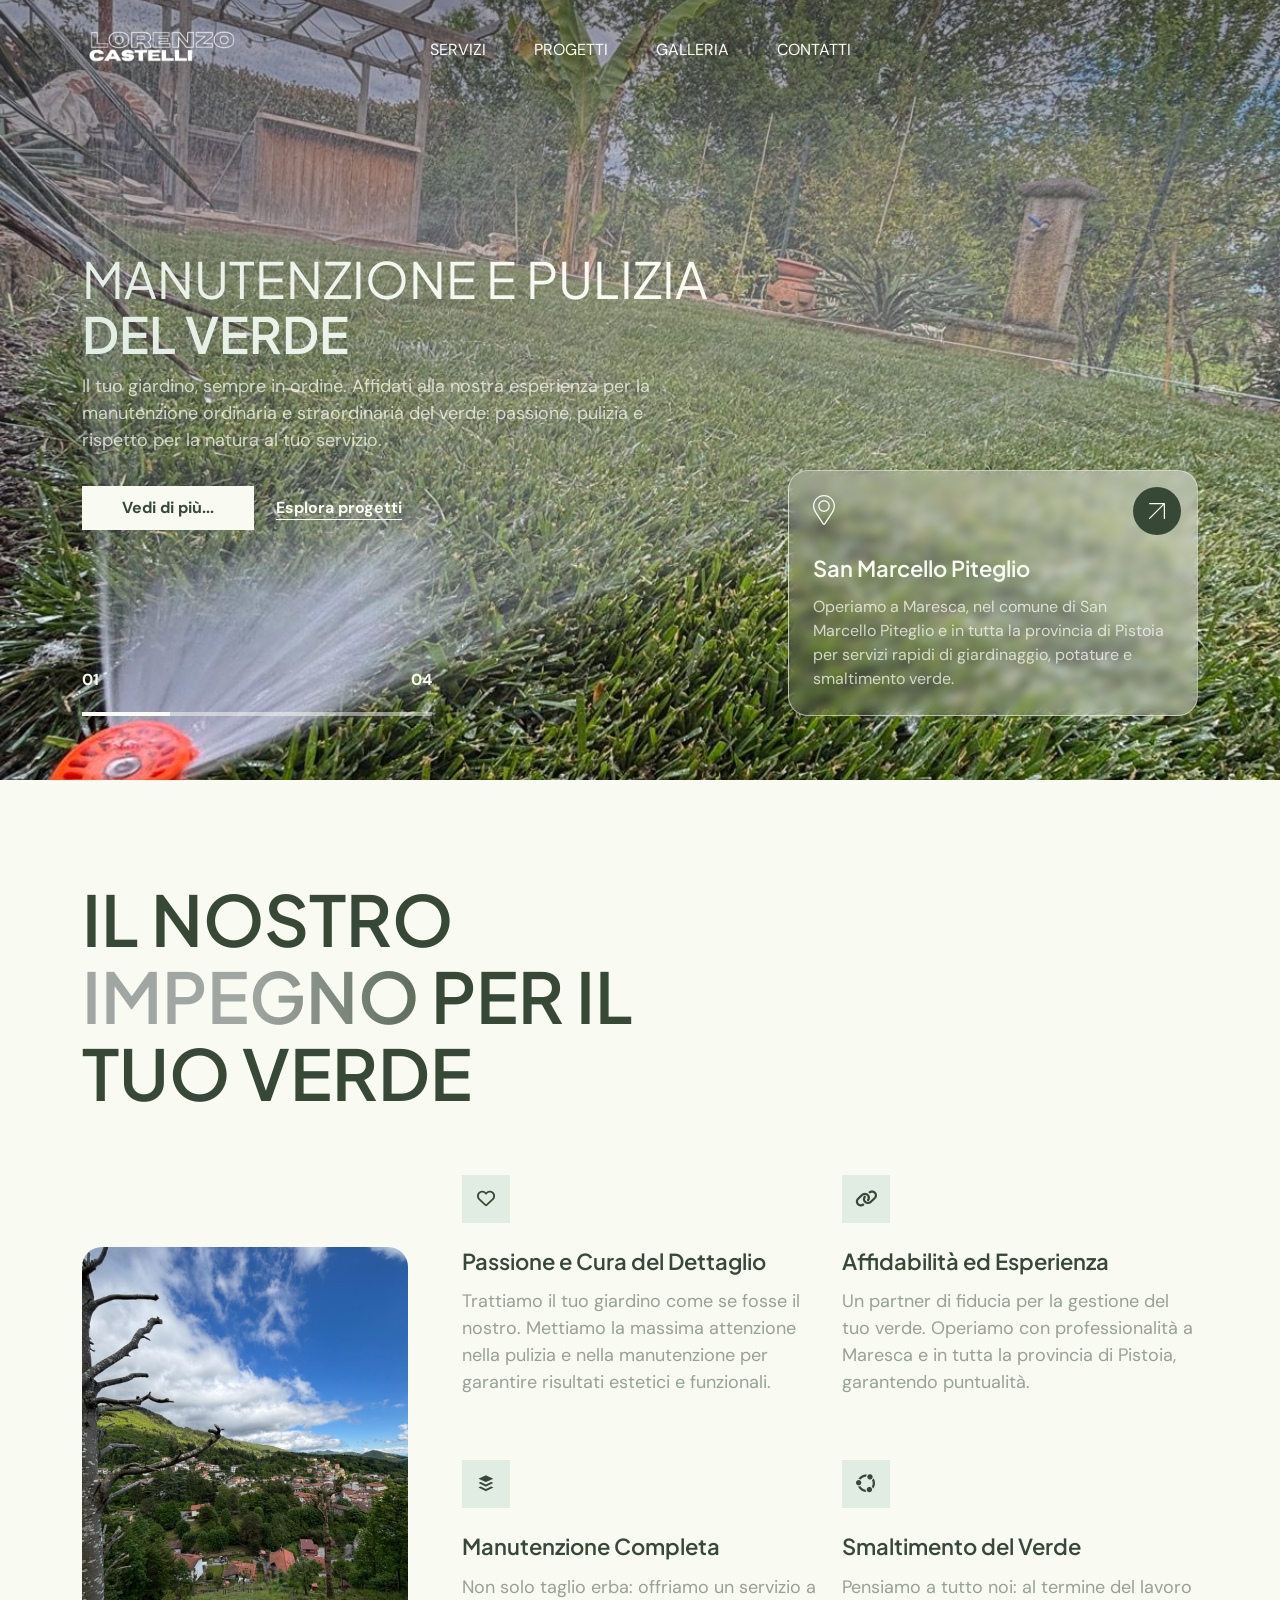
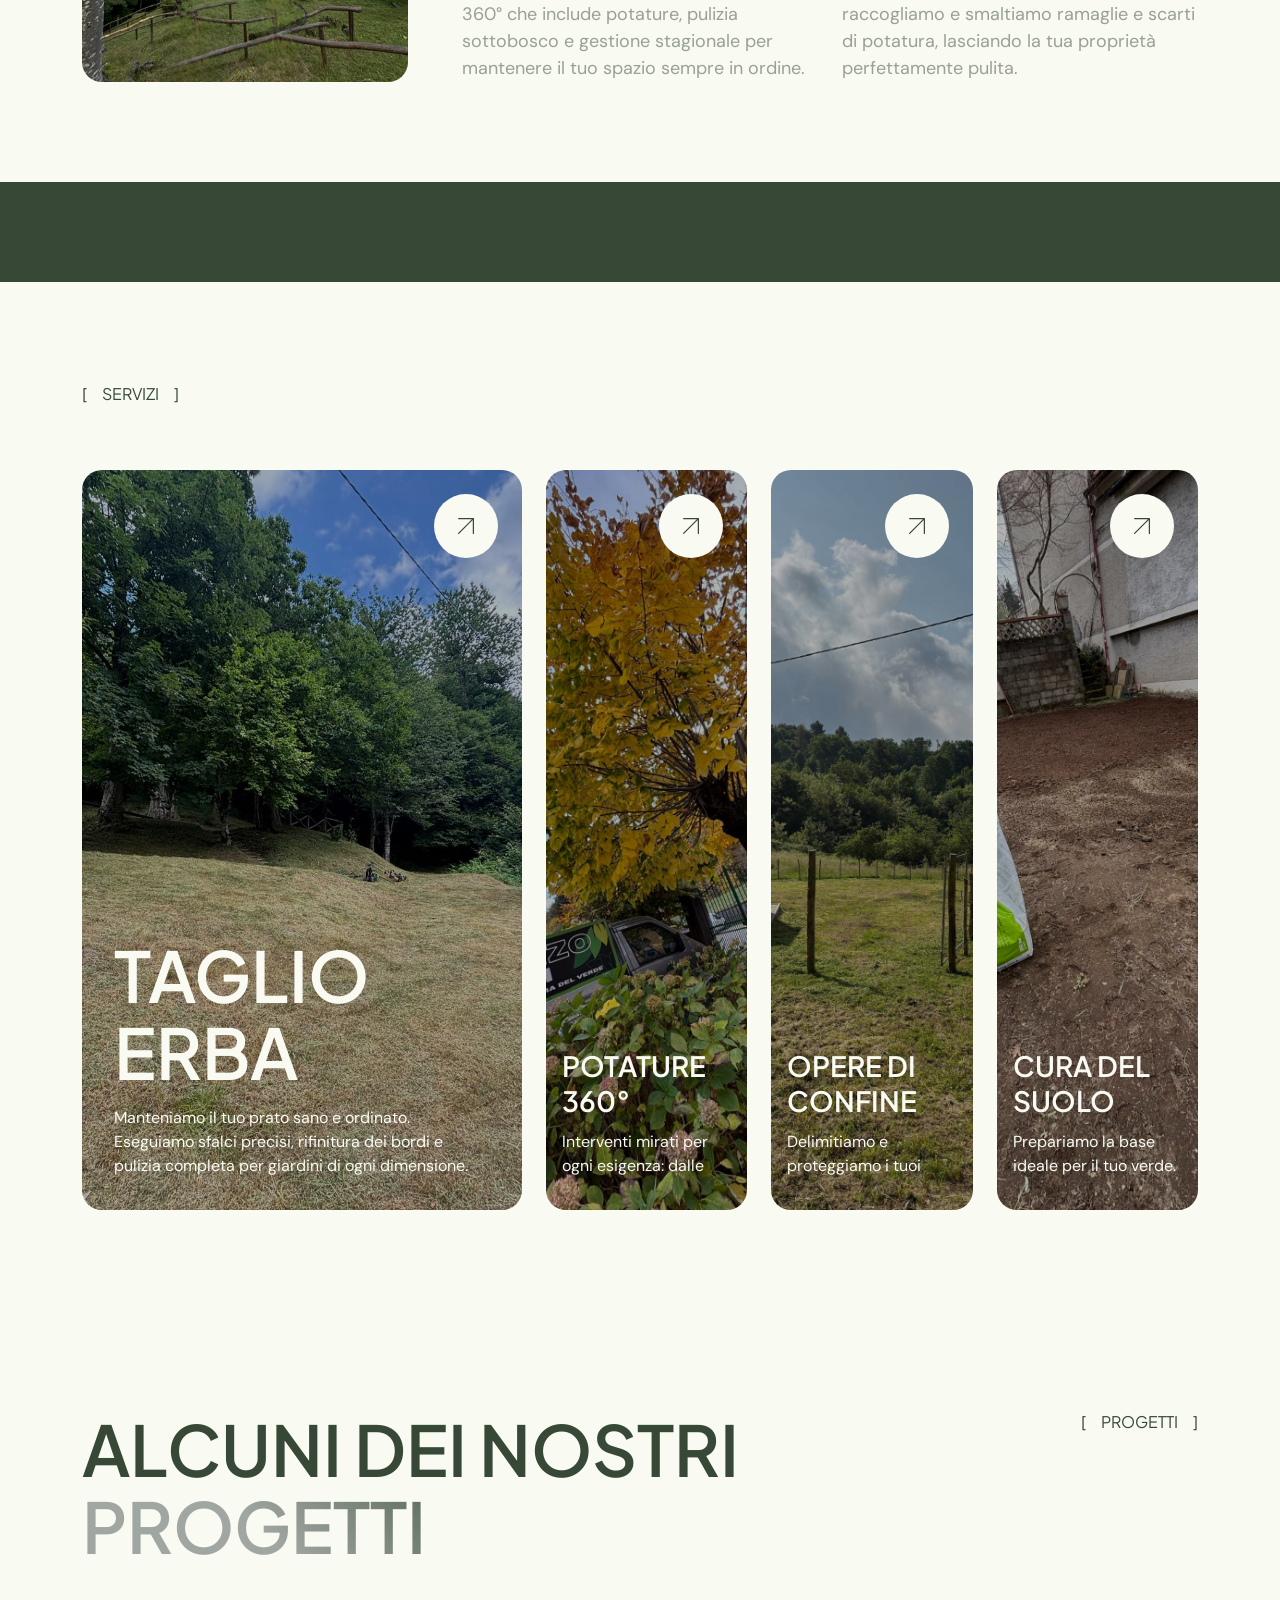
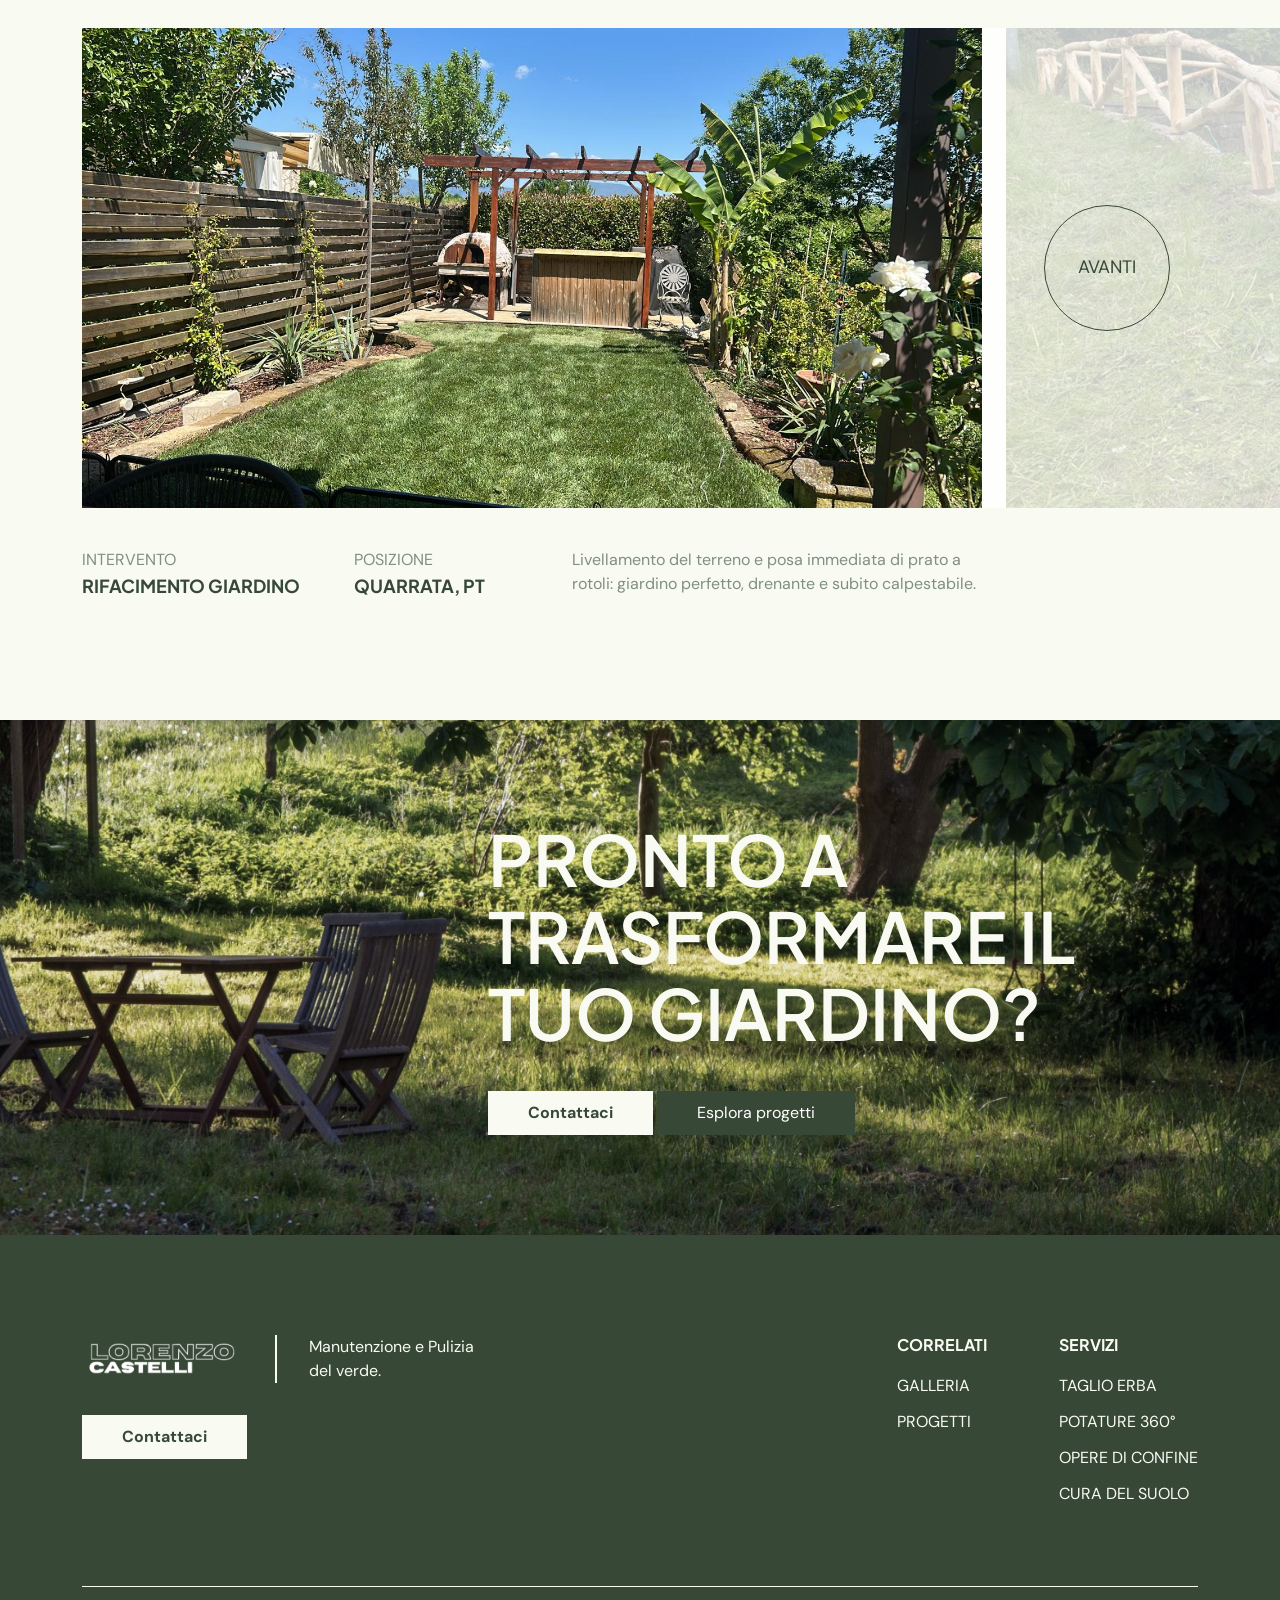
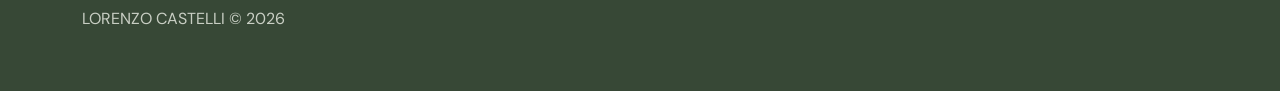
==== index.html @ a54d3204 "Primo commit" ====
<!DOCTYPE html>
<html class="no-js" lang="it">

<head>
  <!-- Meta Tags -->
  <meta charset="utf-8">
  <meta http-equiv="x-ua-compatible" content="ie=edge">
  <meta name="viewport" content="width=device-width, initial-scale=1">
  <meta name="author" content="Laralink">
  <!-- Favicon Icon -->
  <link rel="icon" href="assets/img/favicon.png">
  <!-- Site Title -->
  <title>Lorenzo Castelli - Manutenzione e Pulizia del verde</title>
  <link rel="stylesheet" href="assets/css/bootstrap.min.css">
  <link rel="stylesheet" href="assets/css/fontawesome.min.css">
  <link rel="stylesheet" href="assets/css/slick.min.css">
  <link rel="stylesheet" href="assets/css/animate.css">
  <link rel="stylesheet" href="assets/css/lightgallery.min.css">
  <link rel="stylesheet" href="assets/css/style.css">
</head>

<body>
  <!-- Start Preloader -->
  <div class="cs_preloader">
    <div class="cs_preloader_in">
      <span></span>
      <span></span>
    </div>
    <div class="cs_preloader_text">Loading...</div>
  </div>
  <!-- End Preloader -->
  <!-- Start Header Section -->
  <header class="cs_site_header cs_style_1 cs_sticky_header">
    <div class="cs_main_header">
      <div class="container">
        <div class="cs_main_header_in">
          <div class="cs_main_header_left">
            <a class="cs_site_branding" href="index.html">
              <img src="assets/img/logo.svg" alt="Logo">
            </a>
          </div>
          <div class="cs_main_header_center">
            <div class="cs_nav cs_heading_color">
              <nav class="cs_nav_list_wrap text-uppercase">
                <ul class="cs_nav_list">
                  <li><a href="services.html">SERVIZI</a></li>
                  <li><a href="projects.html">PROGETTI</a></li>
                  <li><a href="gallery.html">GALLERIA</a></li>
                  <li><a href="contact.html">CONTATTI</a></li>
                </ul>
              </nav>
            </div>
          </div>
          <!-- <div class="cs_main_header_right">
            <div class="cs_header_icon_btns">
              
              <button type="button" class="cs_header_icon_btn cs_search_tobble_btn cs_center">
                <svg width="20" height="20" viewBox="0 0 20 20" fill="none" xmlns="http://www.w3.org/2000/svg">
                  <g>
                    <path
                      d="M19.7556 18.5774L14.0682 12.89C15.1699 11.5292 15.8332 9.8 15.8332 7.91669C15.8332 3.55174 12.2815 9.15527e-05 7.91656 9.15527e-05C3.55161 9.15527e-05 0 3.5517 0 7.91666C0 12.2816 3.55165 15.8333 7.9166 15.8333C9.7999 15.8333 11.5291 15.1699 12.8899 14.0683L18.5773 19.7557C18.7398 19.9182 18.9531 19.9999 19.1665 19.9999C19.3798 19.9999 19.5932 19.9182 19.7557 19.7557C20.0815 19.4299 20.0815 18.9032 19.7556 18.5774ZM7.9166 14.1666C4.46996 14.1666 1.66666 11.3633 1.66666 7.91666C1.66666 4.47001 4.46996 1.66672 7.9166 1.66672C11.3632 1.66672 14.1665 4.47001 14.1665 7.91666C14.1665 11.3633 11.3632 14.1666 7.9166 14.1666Z"
                      fill="currentColor" />
                  </g>
                  <defs>
                    <clipPath>
                      <rect width="20" height="20" fill="currentColor" />
                    </clipPath>
                  </defs>
                </svg>
              </button>
            </div>
          </div> -->
        </div>
      </div>
    </div>
  </header>
  <div class="cs_header_form_wrap cs_center">
    <div class="cs_header_form_overlay"></div>
    <form action="#" class="cs_header_form">
      <input type="text" class="cs_header_form_input" placeholder="Search...">
      <button type="button" class="cs_header_form_btn cs_center">
        <svg width="20" height="20" viewBox="0 0 20 20" fill="none" xmlns="http://www.w3.org/2000/svg">
          <g>
            <path
              d="M19.7556 18.5774L14.0682 12.89C15.1699 11.5292 15.8332 9.8 15.8332 7.91669C15.8332 3.55174 12.2815 9.15527e-05 7.91656 9.15527e-05C3.55161 9.15527e-05 0 3.5517 0 7.91666C0 12.2816 3.55165 15.8333 7.9166 15.8333C9.7999 15.8333 11.5291 15.1699 12.8899 14.0683L18.5773 19.7557C18.7398 19.9182 18.9531 19.9999 19.1665 19.9999C19.3798 19.9999 19.5932 19.9182 19.7557 19.7557C20.0815 19.4299 20.0815 18.9032 19.7556 18.5774ZM7.9166 14.1666C4.46996 14.1666 1.66666 11.3633 1.66666 7.91666C1.66666 4.47001 4.46996 1.66672 7.9166 1.66672C11.3632 1.66672 14.1665 4.47001 14.1665 7.91666C14.1665 11.3633 11.3632 14.1666 7.9166 14.1666Z"
              fill="currentColor" />
          </g>
          <defs>
            <clipPath>
              <rect width="20" height="20" fill="currentColor" />
            </clipPath>
          </defs>
        </svg>
      </button>
    </form>
  </div>
  <!-- End Header Section -->
  <!-- Start Hero Section -->
  <section class="cs_hero cs_style_1 cs_heading_bg cs_white_color">
    <div class="container">
      <div class="cs_hero_in">
        <div class="cs_hero_text">
          <h1 class="cs_hero_title logo_cs_fs_80 cs_normal cs_mb_12 cs_white_color cs_gradient_color_1 wow fadeInUp">
            MANUTENZIONE E PULIZIA <br><b>DEL VERDE</b></h1>
          <p class="cs_hero_subtitle cs_fs_20 cs_mb_32 cs_opacity_7_5">Il tuo giardino, sempre in ordine. Affidati alla
            nostra esperienza per la manutenzione ordinaria e straordinaria del verde: passione, pulizia e rispetto per
            la natura al tuo servizio.</p>
          <div class="cs_hero_btns">
            <a href="services.html" class="cs_btn cs_style_1 cs_bold cs_heading_color cs_white_bg wow fadeInLeft">Vedi
              di più...</a>
            <a href="projects.html" class="cs_btn cs_style_2 cs_bold cs_white_color wow fadeInRight">Esplora
              progetti</a>
          </div>
        </div>
        <!-- <div class="cs_hero_funfact_wrap wow fadeInRight">
            <div class="cs_hero_funfact">
              <h3 class="cs_fs_24 cs_bold cs_white_color mb-0">500+</h3>
              <p class="cs_fs_20 cs_white_color cs_opacity_7_5 cs_mb_16">Satisfied Clients</p>
              <div class="cs_circle_group">
                <span></span>
                <span></span>
                <span></span>
              </div>
            </div>
          </div> -->
        <div class="cs_hero_box wow fadeInUp">
          <div class="cs_hero_box_icon cs_mb_29">
            <svg width="22" height="30" viewBox="0 0 22 30" fill="none" xmlns="http://www.w3.org/2000/svg">
              <path
                d="M11 0C4.93447 0 0 4.97132 0 11.0821C0 13.0939 0.895529 15.2575 0.933059 15.3488C1.22229 16.0404 1.793 17.1147 2.20453 17.7445L9.74665 29.2575C10.0553 29.7295 10.5121 30 11 30C11.4879 30 11.9447 29.7295 12.2534 29.2581L19.7961 17.7445C20.2083 17.1147 20.7784 16.0404 21.0676 15.3488C21.1051 15.2581 22 13.0945 22 11.0821C22 4.97132 17.0655 0 11 0ZM19.8744 14.8429C19.6162 15.4628 19.085 16.4622 18.7155 17.0267L11.1728 28.5404C11.0239 28.7679 10.9767 28.7679 10.8279 28.5404L3.28512 17.0267C2.91565 16.4622 2.38441 15.4622 2.12624 14.8422C2.11523 14.8155 1.29412 12.824 1.29412 11.0821C1.29412 5.69035 5.64818 1.30378 11 1.30378C16.3518 1.30378 20.7059 5.69035 20.7059 11.0821C20.7059 12.8266 19.8828 14.8233 19.8744 14.8429Z"
                fill="currentColor" />
              <path
                d="M11.0003 5.21578C7.78893 5.21578 5.17676 7.84811 5.17676 11.0828C5.17676 14.3175 7.78893 16.9498 11.0003 16.9498C14.2116 16.9498 16.8238 14.3175 16.8238 11.0828C16.8238 7.84811 14.2116 5.21578 11.0003 5.21578ZM11.0003 15.646C8.50329 15.646 6.47088 13.5991 6.47088 11.0828C6.47088 8.56649 8.50329 6.51956 11.0003 6.51956C13.4973 6.51956 15.5297 8.56649 15.5297 11.0828C15.5297 13.5991 13.4973 15.646 11.0003 15.646Z"
                fill="currentColor" />
            </svg>
          </div>
          <h3 class="cs_hero_box_title cs_fs_24 cs_mb_12 cs_white_color">San Marcello Piteglio</h3>
          <p class="cs_hero_box_subtitle mb-0 cs_opacity_7_5">Operiamo a Maresca, nel comune di San Marcello Piteglio e
            in tutta la provincia di Pistoia per servizi rapidi di giardinaggio, potature e smaltimento verde.</p> <a
            href="projects.html" class="cs_arrow_btn cs_hero_box_btn cs_center cs_heading_bg cs_white_color">
            <svg width="16" height="16" viewBox="0 0 16 16" fill="none" xmlns="http://www.w3.org/2000/svg">
              <path
                d="M15.3846 0H0.615385C0.275692 0 0 0.275692 0 0.615385C0 0.955077 0.275692 1.23077 0.615385 1.23077H13.8988L0.180308 14.9495C-0.06 15.1898 -0.06 15.5794 0.180308 15.8197C0.300615 15.94 0.457846 16 0.615385 16C0.772923 16 0.930461 15.94 1.05046 15.8197L14.7692 2.10092V15.3846C14.7692 15.7243 15.0449 16 15.3846 16C15.7243 16 16 15.7243 16 15.3846V0.615385C16 0.275692 15.7243 0 15.3846 0Z"
                fill="currentColor" />
            </svg>
          </a>
        </div>
      </div>
    </div>
    <div class="cs_hero_bg">
      <div class="cs_slider cs_style_1">
        <div class="cs_slider_container" data-autoplay="0" data-loop="1" data-speed="800" data-center="0"
          data-variable-width="0" data-slides-per-view="1">
          <div class="cs_slider_wrapper">
            <div class="cs_slide">
              <div class="cs_hero_bg_in cs_bg_filed" data-src="assets/img/hero_bg.jpg"></div>
            </div>
            <div class="cs_slide">
              <div class="cs_hero_bg_in cs_bg_filed" data-src="assets/img/hero_bg_4.jpg"></div>
            </div>
            <div class="cs_slide">
              <div class="cs_hero_bg_in cs_bg_filed" data-src="assets/img/hero_bg_2.jpg"></div>
            </div>
            <div class="cs_slide">
              <div class="cs_hero_bg_in cs_bg_filed" data-src="assets/img/hero_bg_4.jpg"></div>
            </div>
          </div>
        </div>
        <div class="cs_pagination_1_wrap">
          <div class="container">
            <div class="cs_pagination_1_in">
              <div class="cs_slider_number cs_style_1 cs_white_color cs_bold"></div>
              <div class="cs_pagination cs_style_1"></div>
            </div>
          </div>
        </div>
      </div>
    </div>
  </section>
  <!-- End Hero Section -->
  <!-- Start Values Section -->
  <!-- <div class="cs_height_100 cs_height_lg_70"></div> -->
  <!-- <div class="container">
      <div class="cs_values_card cs_style_1">
        <div class="cs_values_card_left">
          <h3 class="cs_brackets_title cs_normal cs_fs_16 mb-0">VALUES</h3>
        </div>
        <div class="cs_values_card_left">
          <ul class="cs_values cs_mp_0 cs_heading_color cs_fs_20">
            <li>
              <span>Landscape Design</span>
              <span class="cs_bold">01</span>
            </li>
            <li>
              <span>Indoor Garden</span>
              <span class="cs_bold">02</span>
            </li>
          </ul>
        </div>
      </div>
    </div> -->
  <!-- End Values Section -->
  <!-- Start Feature Section -->
  <section>
    <div class="cs_height_100 cs_height_lg_70"></div>
    <div class="container">
      <div class="cs_section_heading cs_style_1">
        <h2 class="cs_section_title cs_fs_80 mb-0 wow fadeInDown">IL NOSTRO <span>IMPEGNO</span> PER IL TUO VERDE</h2>
        <!-- <div class="cs_section_right">
            <a href="services.html" class="cs_btn cs_style_1 cs_bold cs_heading_bg cs_white_color w-100 wow fadeInRight">Get Started</a>
          </div> -->
      </div>
      <div class="cs_height_64 cs_height_lg_50"></div>
      <div class="row align-items-end cs_gap_y_50">
        <div class="col-lg-4">
          <div class="cs_img_box cs_style_1 wow fadeInLeft">
            <img src="assets/img/feature_thumb.jpg" alt="">
          </div>
        </div>
        <div class="col-lg-8">
          <div class="row cs_gap_y_64">
            <div class="col-sm-6">
              <div class="cs_iconbox cs_style_1">
                <div class="cs_iconbox_icon cs_center cs_mb_24">
                  <i class="fa-regular fa-heart"></i>
                </div>
                <h3 class="cs_fs_24 cs_mb_12">Passione e Cura del Dettaglio</h3>
                <p class="mb-0 cs_fs_20">Trattiamo il tuo giardino come se fosse il nostro. Mettiamo la massima
                  attenzione nella pulizia e nella manutenzione per garantire risultati estetici e funzionali.</p>
              </div>
            </div>
            <div class="col-sm-6">
              <div class="cs_iconbox cs_style_1">
                <div class="cs_iconbox_icon cs_center cs_mb_24">
                  <i class="fa-solid fa-link"></i>
                </div>
                <h3 class="cs_fs_24 cs_mb_12">Affidabilità ed Esperienza</h3>
                <p class="mb-0 cs_fs_20">Un partner di fiducia per la gestione del tuo verde. Operiamo con
                  professionalità a Maresca e in tutta la provincia di Pistoia, garantendo puntualità.</p>
              </div>
            </div>
            <div class="col-sm-6">
              <div class="cs_iconbox cs_style_1">
                <div class="cs_iconbox_icon cs_center cs_mb_24">
                  <i class="fa-brands fa-buffer"></i>
                </div>
                <h3 class="cs_fs_24 cs_mb_12">Manutenzione Completa</h3>
                <p class="mb-0 cs_fs_20">Non solo taglio erba: offriamo un servizio a 360° che include potature, pulizia
                  sottobosco e gestione stagionale per mantenere il tuo spazio sempre in ordine.</p>
              </div>
            </div>
            <div class="col-sm-6">
              <div class="cs_iconbox cs_style_1">
                <div class="cs_iconbox_icon cs_center cs_mb_24">
                  <i class="fa-brands fa-ubuntu"></i>
                </div>
                <h3 class="cs_fs_24 cs_mb_12">Smaltimento del Verde</h3>
                <p class="mb-0 cs_fs_20">Pensiamo a tutto noi: al termine del lavoro raccogliamo e smaltiamo ramaglie e
                  scarti di potatura, lasciando la tua proprietà perfettamente pulita.</p>
              </div>
            </div>
          </div>
        </div>
      </div>
    </div>
    <div class="cs_height_100 cs_height_lg_70"></div>
  </section>
  <!-- End Feature Section -->
  <!-- Start Working Process -->
  <section class="cs_heading_bg">
    <div class="cs_height_100 cs_height_lg_70"></div>
    <!-- <div class="container">
        <div class="cs_section_heading cs_style_2">
          <h2 class="cs_section_title cs_white_color cs_fs_80 mb-0 wow fadeInUp">SIMPLE STEPS FOR OUR <span>LANDSCAPE</span> WORK</h2>
          <div class="cs_section_right">
            <h3 class="cs_brackets_title cs_normal cs_fs_16 mb-0 cs_white_color">HOW IT WORKS</h3>
          </div>
        </div>
        <div class="cs_height_64 cs_height_lg_50"></div>
        <div class="cs_card_3_wrap">
          <div class="cs_card cs_style_3">
            <div class="cs_card_in">
              <h3 class="cs_fs_24 cs_bold cs_white_color cs_mb_12">01  |  Design consultation</h3>
              <p class="mb-0 cs_white_color cs_opacity_5 cs_fs_20">In the initial step, we sit down with you to have a detailed discussion about your gardening vision and preferences.</p>
            </div>
          </div>
          <div class="cs_card cs_style_3">
            <div class="cs_card_in">
              <h3 class="cs_fs_24 cs_bold cs_white_color cs_mb_12">02  |  Design & planning</h3>
              <p class="mb-0 cs_white_color cs_opacity_5 cs_fs_20">Our team of experts meticulously crafts a custom garden design that aligns with your desires and your space characteristics.</p>
            </div>
          </div>
          <div class="cs_card cs_style_3">
            <div class="cs_card_in">
              <h3 class="cs_fs_24 cs_bold cs_white_color cs_mb_12">03  |  Implement construction</h3>
              <p class="mb-0 cs_white_color cs_opacity_5 cs_fs_20">We present the design to you for review. Once approved, we move forward to implement the plan with construction.</p>
            </div>
          </div>
          <div class="cs_card cs_style_3">
            <div class="cs_card_in">
              <h3 class="cs_fs_24 cs_bold cs_white_color cs_mb_12">04  |  Garden decorating</h3>
              <p class="mb-0 cs_white_color cs_opacity_5 cs_fs_20">With your design finalized, we put on our gardening gloves and work, creating your garden to be as beautiful as envisioned.</p>
            </div>
          </div>
          <div class="cs_section_logo"><img src="assets/img/logo.svg" alt=""></div>
        </div>
      </div> -->
    <!-- <div class="cs_height_100 cs_height_lg_70"></div> -->
  </section>
  <!-- End Working Process -->
  <!-- Start Services Section -->
  <section>
    <div class="cs_height_100 cs_height_lg_70"></div>
    <div class="container">
      <div class="cs_section_heading cs_style_3">
        <h3 class="cs_brackets_title cs_normal cs_fs_16 mb-0 wow fadeInUp">SERVIZI</h3>
        <!-- <div class="cs_section_right">
          <a href="services.html" class="cs_btn cs_style_2 cs_bold cs_heading_color">Vedi altri servizi</a>
        </div> -->
      </div>
      <div class="cs_height_64 cs_height_lg_50"></div>
      <div class="cs_card_1_group">
        <div class="cs_card cs_style_1 cs_hover_active cs_heading_bg cs_bg_filed active wow fadeInLeft"
          data-src="assets/img/service_thumb_1.jpg">
          <div class="cs_card_top">
            <!-- <div class="cs_card_tags">
                <a href="index.html" class="cs_card_tag">Home</a>
                <a href="#" class="cs_card_tag">Garden</a>
                <a href="#" class="cs_card_tag">Landscape Design</a>
                <a href="#" class="cs_card_tag">Expert</a>
              </div> -->
          </div>
          <div class="cs_card_bottom">
            <h2 class="cs_card_title cs_white_color cs_fs_32">TAGLIO ERBA</h2>
            <p class="cs_card_subtitle mb-0 cs_white_color">Manteniamo il tuo prato sano e ordinato. Eseguiamo sfalci
              precisi, rifinitura dei bordi e pulizia completa per giardini di ogni dimensione.</p>
          </div>
          <a class="cs_arrow_btn cs_size_lg cs_center cs_white_bg cs_heading_color">
            <svg width="16" height="16" viewBox="0 0 16 16" fill="none" xmlns="http://www.w3.org/2000/svg">
              <path
                d="M15.3846 0H0.615385C0.275692 0 0 0.275692 0 0.615385C0 0.955077 0.275692 1.23077 0.615385 1.23077H13.8988L0.180308 14.9495C-0.06 15.1898 -0.06 15.5794 0.180308 15.8197C0.300615 15.94 0.457846 16 0.615385 16C0.772923 16 0.930461 15.94 1.05046 15.8197L14.7692 2.10092V15.3846C14.7692 15.7243 15.0449 16 15.3846 16C15.7243 16 16 15.7243 16 15.3846V0.615385C16 0.275692 15.7243 0 15.3846 0Z"
                fill="currentColor"></path>
            </svg>
          </a>
        </div>
        <div class="cs_card cs_style_1 cs_hover_active cs_heading_bg cs_bg_filed"
          data-src="assets/img/service_thumb_2.jpg">
          <div class="cs_card_top">
            <!-- <div class="cs_card_tags">
                <a href="index.html" class="cs_card_tag">Home</a>
                <a href="#" class="cs_card_tag">Garden</a>
                <a href="#" class="cs_card_tag">Landscape Design</a>
                <a href="#" class="cs_card_tag">Expert</a>
              </div> -->
          </div>
          <div class="cs_card_bottom">
            <h2 class="cs_card_title cs_white_color cs_fs_32">POTATURE 360°</h2>
            <p class="cs_card_subtitle mb-0 cs_white_color">Interventi mirati per ogni esigenza: dalle siepi ornamentali
              agli alberi ad alto fusto. Eseguiamo potature di formazione, mantenimento e sicurezza nel rispetto della
              pianta.</p>
          </div>
          <a class="cs_arrow_btn cs_size_lg cs_center cs_white_bg cs_heading_color">
            <svg width="16" height="16" viewBox="0 0 16 16" fill="none" xmlns="http://www.w3.org/2000/svg">
              <path
                d="M15.3846 0H0.615385C0.275692 0 0 0.275692 0 0.615385C0 0.955077 0.275692 1.23077 0.615385 1.23077H13.8988L0.180308 14.9495C-0.06 15.1898 -0.06 15.5794 0.180308 15.8197C0.300615 15.94 0.457846 16 0.615385 16C0.772923 16 0.930461 15.94 1.05046 15.8197L14.7692 2.10092V15.3846C14.7692 15.7243 15.0449 16 15.3846 16C15.7243 16 16 15.7243 16 15.3846V0.615385C16 0.275692 15.7243 0 15.3846 0Z"
                fill="currentColor"></path>
            </svg>
          </a>
        </div>
        <div class="cs_card cs_style_1 cs_hover_active cs_heading_bg cs_bg_filed"
          data-src="assets/img/service_thumb_3.jpg">
          <div class="cs_card_top">
            <!-- <div class="cs_card_tags">
                <a href="index.html" class="cs_card_tag">Home</a>
                <a href="#" class="cs_card_tag">Garden</a>
                <a href="#" class="cs_card_tag">Landscape Design</a>
                <a href="#" class="cs_card_tag">Expert</a>
              </div> -->
          </div>
          <div class="cs_card_bottom">
            <h2 class="cs_card_title cs_white_color cs_fs_32">OPERE DI CONFINE</h2>
            <p class="cs_card_subtitle mb-0 cs_white_color">Delimitiamo e proteggiamo i tuoi spazi. Posa in opera di
              recinzioni metalliche e in legno, staccionate e palizzate per garantire sicurezza, privacy e un’estetica
              curata.</p>
          </div>
          <a class="cs_arrow_btn cs_size_lg cs_center cs_white_bg cs_heading_color">
            <svg width="16" height="16" viewBox="0 0 16 16" fill="none" xmlns="http://www.w3.org/2000/svg">
              <path
                d="M15.3846 0H0.615385C0.275692 0 0 0.275692 0 0.615385C0 0.955077 0.275692 1.23077 0.615385 1.23077H13.8988L0.180308 14.9495C-0.06 15.1898 -0.06 15.5794 0.180308 15.8197C0.300615 15.94 0.457846 16 0.615385 16C0.772923 16 0.930461 15.94 1.05046 15.8197L14.7692 2.10092V15.3846C14.7692 15.7243 15.0449 16 15.3846 16C15.7243 16 16 15.7243 16 15.3846V0.615385C16 0.275692 15.7243 0 15.3846 0Z"
                fill="currentColor"></path>
            </svg>
          </a>
        </div>
        <div class="cs_card cs_style_1 cs_hover_active cs_heading_bg cs_bg_filed wow fadeInRight"
          data-src="assets/img/service_thumb_4.jpg">
          <div class="cs_card_top">
            <!-- <div class="cs_card_tags">
                <a href="index.html" class="cs_card_tag">Home</a>
                <a href="#" class="cs_card_tag">Garden</a>
                <a href="#" class="cs_card_tag">Landscape Design</a>
                <a href="#" class="cs_card_tag">Expert</a>
              </div> -->
          </div>
          <div class="cs_card_bottom">
            <h2 class="cs_card_title cs_white_color cs_fs_32">CURA DEL SUOLO</h2>
            <p class="cs_card_subtitle mb-0 cs_white_color">Prepariamo la base ideale per il tuo verde. Eseguiamo
              fresature, livellamenti e bonifiche per rigenerare il terreno e garantire una crescita rigogliosa di prato
              e piante.</p>
          </div>
          <a  class="cs_arrow_btn cs_size_lg cs_center cs_white_bg cs_heading_color">
            <svg width="16" height="16" viewBox="0 0 16 16" fill="none" xmlns="http://www.w3.org/2000/svg">
              <path
                d="M15.3846 0H0.615385C0.275692 0 0 0.275692 0 0.615385C0 0.955077 0.275692 1.23077 0.615385 1.23077H13.8988L0.180308 14.9495C-0.06 15.1898 -0.06 15.5794 0.180308 15.8197C0.300615 15.94 0.457846 16 0.615385 16C0.772923 16 0.930461 15.94 1.05046 15.8197L14.7692 2.10092V15.3846C14.7692 15.7243 15.0449 16 15.3846 16C15.7243 16 16 15.7243 16 15.3846V0.615385C16 0.275692 15.7243 0 15.3846 0Z"
                fill="currentColor"></path>
            </svg>
          </a>
        </div>
      </div>
    </div>
    <div class="cs_height_100 cs_height_lg_70"></div>
  </section>
  <!-- End Services Section -->
  <!-- Start Testimonial Section -->
  <!-- <section class="cs_gray_bg">
      <div class="cs_height_100 cs_height_lg_70"></div>
      <div class="container">
        <div class="text-center">
          <h3 class="cs_brackets_title cs_normal cs_fs_16 mb-0 wow fadeInDown">TESTIMONIAL</h3>
        </div>
        <div class="cs_height_64 cs_height_lg_50"></div>
        <div class="row">
          <div class="col-lg-10 offset-lg-1">
            <div class="cs_slider cs_style_1">
              <div class="cs_slider_container" data-autoplay="0" data-loop="1" data-speed="800" data-center="0" data-variable-width="0" data-slides-per-view="1">
                <div class="cs_slider_wrapper">
                  <div class="cs_slide">
                    <div class="cs_testimonial cs_style_1 text-center wow fadeInUp">
                      <blockquote class="cs_testimonial_blockquote cs_heading_color cs_fs_32 cs_bold cs_mb_48">LeafLife's dedication to bringing our <span>vision</span> to life was exceptional. They turned our <span>backyard</span> into a haven of tranquility. Their attention to detail and sustainable practices on their design <span>impressed</span> us.</blockquote>
                      <div class="cs_testimonial_meta">
                        <h4 class="cs_testimonial_avatar cs_bold cs_fs_16 cs_mb_2">STEVE EVANS</h4>
                        <p class="cs_testimonial_avatar_designation mb-0">CEO of Malley Company</p>
                      </div>
                    </div>
                  </div>
                  <div class="cs_slide">
                    <div class="cs_testimonial cs_style_1 text-center">
                      <blockquote class="cs_testimonial_blockquote cs_heading_color cs_fs_32 cs_bold cs_mb_48">LeafLife's dedication to bringing our <span>vision</span> to life was exceptional. They turned our <span>backyard</span> into a haven of tranquility. Their attention to detail and sustainable practices on their design <span>impressed</span> us.</blockquote>
                      <div class="cs_testimonial_meta">
                        <h4 class="cs_testimonial_avatar cs_bold cs_fs_16 cs_mb_2">STEVE EVANS</h4>
                        <p class="cs_testimonial_avatar_designation mb-0">CEO of Malley Company</p>
                      </div>
                    </div>
                  </div>
                  <div class="cs_slide">
                    <div class="cs_testimonial cs_style_1 text-center">
                      <blockquote class="cs_testimonial_blockquote cs_heading_color cs_fs_32 cs_bold cs_mb_48">LeafLife's dedication to bringing our <span>vision</span> to life was exceptional. They turned our <span>backyard</span> into a haven of tranquility. Their attention to detail and sustainable practices on their design <span>impressed</span> us.</blockquote>
                      <div class="cs_testimonial_meta">
                        <h4 class="cs_testimonial_avatar cs_bold cs_fs_16 cs_mb_2">STEVE EVANS</h4>
                        <p class="cs_testimonial_avatar_designation mb-0">CEO of Malley Company</p>
                      </div>
                    </div>
                  </div>
                </div>
              </div>
              <div class="cs_slider_arrows cs_style_2">
                <div class="cs_left_arrow cs_heading_color">
                  <svg width="10" height="18" viewBox="0 0 10 18" fill="none" xmlns="http://www.w3.org/2000/svg">
                    <path d="M0.499953 9.00005C0.499953 8.80823 0.573265 8.61623 0.719703 8.4698L8.2197 0.969797C8.51277 0.676734 8.98733 0.676734 9.2802 0.969797C9.57308 1.26286 9.57327 1.73742 9.2802 2.0303L2.31045 9.00005L9.2802 15.9698C9.57327 16.2629 9.57327 16.7374 9.2802 17.0303C8.98714 17.3232 8.51258 17.3234 8.2197 17.0303L0.719703 9.5303C0.573265 9.38386 0.499953 9.19186 0.499953 9.00005Z" fill="currentColor"/>
                  </svg>                                   
                </div>
                <div class="cs_right_arrow cs_heading_color">
                  <svg width="10" height="18" viewBox="0 0 10 18" fill="none" xmlns="http://www.w3.org/2000/svg">
                    <path d="M9.50005 8.99995C9.50005 9.19177 9.42673 9.38377 9.2803 9.5302L1.7803 17.0302C1.48723 17.3233 1.01267 17.3233 0.719797 17.0302C0.426922 16.7371 0.426734 16.2626 0.719797 15.9697L7.68955 8.99995L0.719797 2.0302C0.426734 1.73714 0.426734 1.26258 0.719797 0.969702C1.01286 0.676826 1.48742 0.67664 1.7803 0.969702L9.2803 8.4697C9.42673 8.61614 9.50005 8.80814 9.50005 8.99995Z" fill="currentColor"/>
                  </svg>                    
                </div>
              </div>
            </div>
          </div>
        </div>
      </div>
      <div class="cs_height_100 cs_height_lg_70"></div> 
    </section> -->
  <!-- End Testimonial Section -->
  <!-- Start Works Section -->
  <section>
    <div class="cs_height_100 cs_height_lg_70"></div>
    <div class="container">
      <div class="cs_section_heading cs_style_2 cs_color_1">
        <h2 class="cs_section_title cs_fs_80 mb-0 wow fadeInDown">ALCUNI DEI NOSTRI <span>PROGETTI</span></h2>
        <div class="cs_section_right">
          <h3 class="cs_brackets_title cs_normal cs_fs_16 mb-0">PROGETTI</h3>
        </div>
      </div>
      <div class="cs_height_64 cs_height_lg_50"></div>
      <div class="cs_full_width_slider_section">
        <div class="cs_slider cs_style_1 cs_slider_gap_24">
          <div class="cs_slider_container" data-autoplay="0" data-loop="1" data-speed="800" data-center="0"
            data-variable-width="1" data-slides-per-view="1">
            <div class="cs_slider_wrapper">
              <div class="cs_slide">
                <div class="cs_card cs_style_4">
                  <a href="projects/project1.html" style="display: block; cursor: pointer;">
                    <div class="cs_card_thumb cs_bg_filed cs_mb_40" data-src="assets/img/projects/project1/4.jpeg">
                    </div>
                  </a>  
                  <div class="cs_card_info">
                    <ul class="cs_card_info_list cs_mp_0">
                      <li>
                        <p class="mb-0">INTERVENTO</p>
                        <h3 class="mb-0 cs_fs_20 cs_bold">RIFACIMENTO GIARDINO</h3>
                      </li>
                      <li>
                        <p class="mb-0">POSIZIONE</p>
                        <h3 class="mb-0 cs_fs_20 cs_bold">QUARRATA, PT</h3>
                      </li>
                    </ul>
                    <div class="cs_card_text">Livellamento del terreno e posa immediata di prato a rotoli: giardino
                      perfetto, drenante e subito calpestabile.</div>
                  </div>
                </div>
              </div>

              <div class="cs_slide">
                <div class="cs_card cs_style_4">
                  <a href="projects/project2.html" style="display: block; cursor: pointer;">
                    <div class="cs_card_thumb cs_bg_filed cs_mb_40" data-src="assets/img/projects/project2/4.jpeg">
                    </div>
                  </a>
                  <div class="cs_card_info">
                    <ul class="cs_card_info_list cs_mp_0">
                      <li>
                        <p class="mb-0">INTERVENTO</p>
                        <h3 class="mb-0 cs_fs_20 cs_bold">STACCIONATA SU MISURA</h3>
                      </li>
                      <li>
                        <p class="mb-0">POSIZIONE</p>
                        <h3 class="mb-0 cs_fs_20 cs_bold">PISTOIA, PT</h3>
                      </li>
                    </ul>
                    <div class="cs_card_text">Realizzazione staccionata artigianale in castagno su pendenza: sicurezza,
                      solidità e design rustico perfettamente integrato nel paesaggio.</div>
                  </div>
                </div>
              </div>

              <div class="cs_slide">
                <div class="cs_card cs_style_4">
                  <a href="projects/project3.html" style="display: block; cursor: pointer;">
                    <div class="cs_card_thumb cs_bg_filed cs_mb_40" data-src="assets/img/projects/project3/14.jpeg">
                    </div>
                  </a>  

                  <div class="cs_card_info">
                    <ul class="cs_card_info_list cs_mp_0">
                      <li>
                        <p class="mb-0">INTERVENTO</p>
                        <h3 class="mb-0 cs_fs_20 cs_bold">RIQUALIFICAZIONE DEL VERDE</h3>
                      </li>
                      <li>
                        <p class="mb-0">POSIZIONE</p>
                        <h3 class="mb-0 cs_fs_20 cs_bold">MARESCA, PT</h3>
                      </li>
                    </ul>
                    <div class="cs_card_text">Recupero aree trascurate: potature geometriche, rimozione infestanti e
                      pulizia profonda per ridare ordine e luce.</div>
                  </div>
                </div>
              </div>


              <div class="cs_slide">
                <div class="cs_card cs_style_4">
                  <a href="projects/project4.html" style="display: block; cursor: pointer;">
                    <div class="cs_card_thumb cs_bg_filed cs_mb_40" data-src="assets/img/projects/project4/8.jpeg">
                    </div>
                  </a>  

                  <div class="cs_card_info">
                    <ul class="cs_card_info_list cs_mp_0">
                      <li>
                        <p class="mb-0">INTERVENTO</p>
                        <h3 class="mb-0 cs_fs_20 cs_bold">BONIFICA E RECUPERO TERRENO</h3>
                      </li>
                      <li>
                        <p class="mb-0">POSIZIONE</p>
                        <h3 class="mb-0 cs_fs_20 cs_bold">MARESCA, PT</h3>
                      </li>
                    </ul>
                    <div class="cs_card_text">Bonifica scarpata incolta: rimozione rovi, trinciatura e fresatura del
                      suolo per riportare il terreno a nuova vita.</div>
                  </div>
                </div>
              </div>


            </div>
          </div>
          <div class="cs_slider_arrows cs_style_3 cs_hide_lg">
            <div class="cs_right_arrow cs_heading_color cs_fs_20 cs_center">
              <span class="cs_center">AVANTI</span>
            </div>
          </div>
        </div>
      </div>
    </div>
    <div class="cs_height_100 cs_height_lg_70"></div>
  </section>
  <!-- End Works Section -->
  <!-- Start CTA Section -->
    <section class="cs_cta cs_style_1 cs_type_1 cs_heading_bg cs_bg_filed" data-src="assets/img/cta_bg_2.jpg">
      <div class="cs_height_100 cs_height_lg_70"></div>
      <div class="container">
        <div class="cs_cta_in">
          <h2 class="cs_cta_title cs_fs_80 cs_white_color cs_mb_40">PRONTO A TRASFORMARE IL TUO GIARDINO?</h2>
                     <a href="contact.html" class="cs_btn cs_style_1 cs_bold cs_heading_color cs_white_bg wow fadeInLeft"
                      >Contattaci</a>

                     <a href="projects.html" class="cs_btn cs_style_1  cs_white_bg wow fadeInLeft"
                      style="background-color: #384836; color:#fff">Esplora progetti</a>
        </div>
      </div>
      <div class="cs_height_100 cs_height_lg_70"></div>
    </section>
  <!-- End CTA Section -->
  <!-- Start Footer Section -->
  <footer class="cs_footer cs_style_1 cs_color_1">
    <div class="container">
      <div class="cs_footer_row">
        <div class="cs_footer_col">
          <div class="cs_footer_widget">
            <div class="cs_text_widget">
              <img src="assets/img/logo.svg" alt="">
              <p>Manutenzione e Pulizia <br>
                del verde.</p>
            </div>
          </div>
          <div class="cs_footer_widget">
            <a href="contact.html"
              class="cs_btn cs_style_1 cs_bold cs_heading_color cs_white_bg wow fadeInLeft">Contattaci</a>
          </div>
        </div>
        <div class="cs_footer_col">
          <div class="cs_footer_widget">
            <h4 class="cs_footer_widget_title">CORRELATI</h4>
            <ul class="cs_footer_widget_menu cs_mp_0">
              <!-- <li><a href="about.html">ABOUT US</a></li> -->
              <li><a href="gallery.html">GALLERIA</a></li>
              <li><a href="projects.html">PROGETTI</a></li>
              <!-- <li><a href="blog.html">BLOG</a></li> -->
            </ul>
          </div>
        </div>
        <div class="cs_footer_col">
          <div class="cs_footer_widget">
            <h4 class="cs_footer_widget_title">SERVIZI</h4>
            <ul class="cs_footer_widget_menu cs_mp_0">
              <li><a >TAGLIO ERBA</a></li>
              <li><a >POTATURE 360°</a></li>
              <li><a >OPERE DI CONFINE</a></li>
              <li><a >CURA DEL SUOLO</a></li>
            </ul>
          </div>
        </div>

      </div>
      <div class="cs_bottom_footer">
        <div class="cs_bottom_footer_left">
          <div class="cs_copyright">LORENZO CASTELLI © 2026</div>
        </div>
      </div>
    </div>
  </footer>
  <!-- End Footer Section -->
  <!-- Script -->
  <script src="assets/js/jquery-3.7.1.min.js"></script>
  <script src="assets/js/jquery.slick.min.js"></script>
  <script src="assets/js/wow.min.js"></script>
  <script src="assets/js/isotope.pkg.min.js"></script>
  <script src="assets/js/lightgallery.min.js"></script>
  <script src="assets/js/main.js"></script>
</body>

</html>
---- assets/css/lightgallery.min.css ----
.lg-sub-html,.lg-toolbar{background-color:transparent}@font-face{font-family:lg;src:url(../fonts/lg.eot?n1z373);src:url(../fonts/lg.eot?#iefixn1z373) format("embedded-opentype"),url(../fonts/lg.woff?n1z373) format("woff"),url(../fonts/lg.ttf?n1z373) format("truetype"),url(../fonts/lg.svg?n1z373#lg) format("svg");font-weight:400;font-style:normal}.lg-icon{font-family:lg;speak:none;font-style:normal;font-weight:400;font-variant:normal;text-transform:none;line-height:1;-webkit-font-smoothing:antialiased;-moz-osx-font-smoothing:grayscale}.lg-actions .lg-next,.lg-actions .lg-prev{background-color:transparent;border-radius:2px;color:#111;cursor:pointer;display:block;font-size:22px;margin-top:-10px;padding:8px 10px 9px;position:absolute;top:50%;z-index:1080;border:none;outline:0}.lg-actions .lg-next.disabled,.lg-actions .lg-prev.disabled{pointer-events:none;opacity:.5}.lg-actions .lg-next:hover,.lg-actions .lg-prev:hover{color:rgba(17, 17, 17, 0.7)}.lg-actions .lg-next{right:20px}.lg-actions .lg-next:before{content:"\e095"}.lg-actions .lg-prev{left:20px}.lg-actions .lg-prev:after{content:"\e094"}@-webkit-keyframes lg-right-end{0%,100%{left:0}50%{left:-30px}}@-moz-keyframes lg-right-end{0%,100%{left:0}50%{left:-30px}}@-ms-keyframes lg-right-end{0%,100%{left:0}50%{left:-30px}}@keyframes lg-right-end{0%,100%{left:0}50%{left:-30px}}@-webkit-keyframes lg-left-end{0%,100%{left:0}50%{left:30px}}@-moz-keyframes lg-left-end{0%,100%{left:0}50%{left:30px}}@-ms-keyframes lg-left-end{0%,100%{left:0}50%{left:30px}}@keyframes lg-left-end{0%,100%{left:0}50%{left:30px}}.lg-outer.lg-right-end .lg-object{-webkit-animation:lg-right-end .3s;-o-animation:lg-right-end .3s;animation:lg-right-end .3s;position:relative}.lg-outer.lg-left-end .lg-object{-webkit-animation:lg-left-end .3s;-o-animation:lg-left-end .3s;animation:lg-left-end .3s;position:relative}.lg-toolbar{z-index:1082;left:0;position:absolute;top:0;width:100%}.lg-toolbar .lg-icon{color:#111;cursor:pointer;float:right;font-size:24px;height:47px;line-height:27px;padding:10px 0;text-align:center;width:45px;text-decoration:none!important;outline:0;-webkit-transition:color .2s linear;-o-transition:color .2s linear;transition:color .2s linear}.lg-toolbar .lg-icon:hover{color:rgba(17, 17, 17, 0.7)}.lg-toolbar .lg-close:after{content:"\e070"}.lg-toolbar .lg-download:after{content:"\e0f2"}.lg-sub-html{bottom:0;color:#EEE;font-size:16px;left:0;padding:10px 40px;position:fixed;right:0;text-align:center;z-index:1080}.lg-sub-html h4{margin:0;font-size:13px;font-weight:700}.lg-sub-html p{font-size:12px;margin:5px 0 0}#lg-counter{color:#111;display:inline-block;font-size:14px;font-weight: 500;padding-left:20px;padding-top:12px;vertical-align:middle}.lg-next,.lg-prev,.lg-toolbar{opacity:1;-webkit-transition:-webkit-transform .35s cubic-bezier(0,0,.25,1) 0s,opacity .35s cubic-bezier(0,0,.25,1) 0s,color .2s linear;-moz-transition:-moz-transform .35s cubic-bezier(0,0,.25,1) 0s,opacity .35s cubic-bezier(0,0,.25,1) 0s,color .2s linear;-o-transition:-o-transform .35s cubic-bezier(0,0,.25,1) 0s,opacity .35s cubic-bezier(0,0,.25,1) 0s,color .2s linear;transition:transform .35s cubic-bezier(0,0,.25,1) 0s,opacity .35s cubic-bezier(0,0,.25,1) 0s,color .2s linear}.lg-hide-items .lg-prev{opacity:0;-webkit-transform:translate3d(-10px,0,0);transform:translate3d(-10px,0,0)}.lg-hide-items .lg-next{opacity:0;-webkit-transform:translate3d(10px,0,0);transform:translate3d(10px,0,0)}.lg-hide-items .lg-toolbar{opacity:0;-webkit-transform:translate3d(0,-10px,0);transform:translate3d(0,-10px,0)}body:not(.lg-from-hash) .lg-outer.lg-start-zoom .lg-object{-webkit-transform:scale3d(.5,.5,.5);transform:scale3d(.5,.5,.5);opacity:0;-webkit-transition:-webkit-transform 250ms cubic-bezier(0,0,.25,1) 0s,opacity 250ms cubic-bezier(0,0,.25,1)!important;-moz-transition:-moz-transform 250ms cubic-bezier(0,0,.25,1) 0s,opacity 250ms cubic-bezier(0,0,.25,1)!important;-o-transition:-o-transform 250ms cubic-bezier(0,0,.25,1) 0s,opacity 250ms cubic-bezier(0,0,.25,1)!important;transition:transform 250ms cubic-bezier(0,0,.25,1) 0s,opacity 250ms cubic-bezier(0,0,.25,1)!important;-webkit-transform-origin:50% 50%;-moz-transform-origin:50% 50%;-ms-transform-origin:50% 50%;transform-origin:50% 50%}body:not(.lg-from-hash) .lg-outer.lg-start-zoom .lg-item.lg-complete .lg-object{-webkit-transform:scale3d(1,1,1);transform:scale3d(1,1,1);opacity:1}.lg-outer .lg-thumb-outer{background-color:#0D0A0A;bottom:0;position:absolute;width:100%;z-index:1080;max-height:350px;-webkit-transform:translate3d(0,100%,0);transform:translate3d(0,100%,0);-webkit-transition:-webkit-transform .25s cubic-bezier(0,0,.25,1) 0s;-moz-transition:-moz-transform .25s cubic-bezier(0,0,.25,1) 0s;-o-transition:-o-transform .25s cubic-bezier(0,0,.25,1) 0s;transition:transform .25s cubic-bezier(0,0,.25,1) 0s}.lg-outer .lg-thumb-outer.lg-grab .lg-thumb-item{cursor:-webkit-grab;cursor:-moz-grab;cursor:-o-grab;cursor:-ms-grab;cursor:grab}.lg-outer .lg-thumb-outer.lg-grabbing .lg-thumb-item{cursor:move;cursor:-webkit-grabbing;cursor:-moz-grabbing;cursor:-o-grabbing;cursor:-ms-grabbing;cursor:grabbing}.lg-outer .lg-thumb-outer.lg-dragging .lg-thumb{-webkit-transition-duration:0s!important;transition-duration:0s!important}.lg-outer.lg-thumb-open .lg-thumb-outer{-webkit-transform:translate3d(0,0,0);transform:translate3d(0,0,0)}.lg-outer .lg-thumb{padding:10px 0;height:100%;margin-bottom:-5px}.lg-outer .lg-thumb-item{cursor:pointer;float:left;overflow:hidden;height:100%;border:2px solid #FFF;border-radius:4px;margin-bottom:5px}@media (min-width:1025px){.lg-outer .lg-thumb-item{-webkit-transition:border-color .25s ease;-o-transition:border-color .25s ease;transition:border-color .25s ease}}.lg-outer .lg-thumb-item.active,.lg-outer .lg-thumb-item:hover{border-color:#a90707}.lg-outer .lg-thumb-item img{width:100%;height:100%;object-fit:cover;border-radius: 2px;}.lg-outer.lg-has-thumb .lg-item{padding-bottom:120px}.lg-outer.lg-can-toggle .lg-item{padding-bottom:0}.lg-outer.lg-pull-caption-up .lg-sub-html{-webkit-transition:bottom .25s ease;-o-transition:bottom .25s ease;transition:bottom .25s ease}.lg-outer.lg-pull-caption-up.lg-thumb-open .lg-sub-html{bottom:100px}.lg-outer .lg-toogle-thumb{background-color:#0D0A0A;border-radius:2px 2px 0 0;color:#999;cursor:pointer;font-size:24px;height:39px;line-height:27px;padding:5px 0;position:absolute;right:20px;text-align:center;top:-39px;width:50px}.lg-outer .lg-toogle-thumb:hover,.lg-outer.lg-dropdown-active #lg-share{color:#FFF}.lg-outer .lg-toogle-thumb:after{content:"\e1ff"}.lg-outer .lg-video-cont{display:inline-block;vertical-align:middle;max-width:1140px;max-height:100%;width:100%;padding:0 5px}.lg-outer .lg-video{width:100%;height:0;padding-bottom:56.25%;overflow:hidden;position:relative}.lg-outer .lg-video .lg-object{display:inline-block;position:absolute;top:0;left:0;width:100%!important;height:100%!important}.lg-outer .lg-video .lg-video-play{width:84px;height:59px;position:absolute;left:50%;top:50%;margin-left:-42px;margin-top:-30px;z-index:1080;cursor:pointer}.lg-outer .lg-has-iframe .lg-video{-webkit-overflow-scrolling:touch;overflow:auto}.lg-outer .lg-has-vimeo .lg-video-play{background:url(../img/vimeo-play.png) no-repeat}.lg-outer .lg-has-vimeo:hover .lg-video-play{background:url(../img/vimeo-play.png) 0 -58px no-repeat}.lg-outer .lg-has-html5 .lg-video-play{background:url(../img/video-play.png) no-repeat;height:64px;margin-left:-32px;margin-top:-32px;width:64px;opacity:.8}.lg-outer .lg-has-html5:hover .lg-video-play{opacity:1}.lg-outer .lg-has-youtube .lg-video-play{background:url(../img/youtube-play.png) no-repeat}.lg-outer .lg-has-youtube:hover .lg-video-play{background:url(../img/youtube-play.png) 0 -60px no-repeat}.lg-outer .lg-video-object{width:100%!important;height:100%!important;position:absolute;top:0;left:0}.lg-outer .lg-has-video .lg-video-object{visibility:hidden}.lg-outer .lg-has-video.lg-video-playing .lg-object,.lg-outer .lg-has-video.lg-video-playing .lg-video-play{display:none}.lg-outer .lg-has-video.lg-video-playing .lg-video-object{visibility:visible}.lg-progress-bar{background-color:#333;height:5px;left:0;position:absolute;top:0;width:100%;z-index:1083;opacity:0;-webkit-transition:opacity 80ms ease 0s;-moz-transition:opacity 80ms ease 0s;-o-transition:opacity 80ms ease 0s;transition:opacity 80ms ease 0s}.lg-progress-bar .lg-progress{background-color:#a90707;height:5px;width:0}.lg-progress-bar.lg-start .lg-progress{width:100%}.lg-show-autoplay .lg-progress-bar{opacity:1}.lg-autoplay-button:after{content:"\e01d"}.lg-show-autoplay .lg-autoplay-button:after{content:"\e01a"}.lg-outer.lg-css3.lg-zoom-dragging .lg-item.lg-complete.lg-zoomable .lg-image,.lg-outer.lg-css3.lg-zoom-dragging .lg-item.lg-complete.lg-zoomable .lg-img-wrap{-webkit-transition-duration:0s;transition-duration:0s}.lg-outer.lg-use-transition-for-zoom .lg-item.lg-complete.lg-zoomable .lg-img-wrap{-webkit-transition:-webkit-transform .3s cubic-bezier(0,0,.25,1) 0s;-moz-transition:-moz-transform .3s cubic-bezier(0,0,.25,1) 0s;-o-transition:-o-transform .3s cubic-bezier(0,0,.25,1) 0s;transition:transform .3s cubic-bezier(0,0,.25,1) 0s}.lg-outer.lg-use-left-for-zoom .lg-item.lg-complete.lg-zoomable .lg-img-wrap{-webkit-transition:left .3s cubic-bezier(0,0,.25,1) 0s,top .3s cubic-bezier(0,0,.25,1) 0s;-moz-transition:left .3s cubic-bezier(0,0,.25,1) 0s,top .3s cubic-bezier(0,0,.25,1) 0s;-o-transition:left .3s cubic-bezier(0,0,.25,1) 0s,top .3s cubic-bezier(0,0,.25,1) 0s;transition:left .3s cubic-bezier(0,0,.25,1) 0s,top .3s cubic-bezier(0,0,.25,1) 0s}.lg-outer .lg-item.lg-complete.lg-zoomable .lg-img-wrap{-webkit-transform:translate3d(0,0,0);transform:translate3d(0,0,0);-webkit-backface-visibility:hidden;-moz-backface-visibility:hidden;backface-visibility:hidden}.lg-outer .lg-item.lg-complete.lg-zoomable .lg-image{-webkit-transform:scale3d(1,1,1);transform:scale3d(1,1,1);-webkit-transition:-webkit-transform .3s cubic-bezier(0,0,.25,1) 0s,opacity .15s!important;-moz-transition:-moz-transform .3s cubic-bezier(0,0,.25,1) 0s,opacity .15s!important;-o-transition:-o-transform .3s cubic-bezier(0,0,.25,1) 0s,opacity .15s!important;transition:transform .3s cubic-bezier(0,0,.25,1) 0s,opacity .15s!important;-webkit-transform-origin:0 0;-moz-transform-origin:0 0;-ms-transform-origin:0 0;transform-origin:0 0;-webkit-backface-visibility:hidden;-moz-backface-visibility:hidden;backface-visibility:hidden}#lg-zoom-in:after{content:"\e311"}#lg-actual-size{font-size:20px}#lg-actual-size:after{content:"\e033"}#lg-zoom-out{opacity:.5;pointer-events:none}#lg-zoom-out:after{content:"\e312"}.lg-zoomed #lg-zoom-out{opacity:1;pointer-events:auto}.lg-outer .lg-pager-outer{bottom:60px;left:0;position:absolute;right:0;text-align:center;z-index:1080;height:10px}.lg-outer .lg-pager-outer.lg-pager-hover .lg-pager-cont{overflow:visible}.lg-outer .lg-pager-cont{cursor:pointer;display:inline-block;overflow:hidden;position:relative;vertical-align:top;margin:0 5px}.lg-outer .lg-pager-cont:hover .lg-pager-thumb-cont{opacity:1;-webkit-transform:translate3d(0,0,0);transform:translate3d(0,0,0)}.lg-outer .lg-pager-cont.lg-pager-active .lg-pager{box-shadow:0 0 0 2px #fff inset}.lg-outer .lg-pager-thumb-cont{background-color:#fff;color:#FFF;bottom:100%;height:83px;left:0;margin-bottom:20px;margin-left:-60px;opacity:0;padding:5px;position:absolute;width:120px;border-radius:3px;-webkit-transition:opacity .15s ease 0s,-webkit-transform .15s ease 0s;-moz-transition:opacity .15s ease 0s,-moz-transform .15s ease 0s;-o-transition:opacity .15s ease 0s,-o-transform .15s ease 0s;transition:opacity .15s ease 0s,transform .15s ease 0s;-webkit-transform:translate3d(0,5px,0);transform:translate3d(0,5px,0)}.lg-outer .lg-pager-thumb-cont img{width:100%;height:100%}.lg-outer .lg-pager{background-color:rgba(255,255,255,.5);border-radius:50%;box-shadow:0 0 0 8px rgba(255,255,255,.7) inset;display:block;height:12px;-webkit-transition:box-shadow .3s ease 0s;-o-transition:box-shadow .3s ease 0s;transition:box-shadow .3s ease 0s;width:12px}.lg-outer .lg-pager:focus,.lg-outer .lg-pager:hover{box-shadow:0 0 0 8px #fff inset}.lg-outer .lg-caret{border-left:10px solid transparent;border-right:10px solid transparent;border-top:10px dashed;bottom:-10px;display:inline-block;height:0;left:50%;margin-left:-5px;position:absolute;vertical-align:middle;width:0}.lg-fullscreen:after{content:"\e20c"}.lg-fullscreen-on .lg-fullscreen:after{content:"\e20d"}.lg-outer #lg-dropdown-overlay{background-color:rgba(0,0,0,.25);bottom:0;cursor:default;left:0;position:fixed;right:0;top:0;z-index:1081;opacity:0;visibility:hidden;-webkit-transition:visibility 0s linear .18s,opacity .18s linear 0s;-o-transition:visibility 0s linear .18s,opacity .18s linear 0s;transition:visibility 0s linear .18s,opacity .18s linear 0s}.lg-outer.lg-dropdown-active #lg-dropdown-overlay,.lg-outer.lg-dropdown-active .lg-dropdown{-webkit-transition-delay:0s;transition-delay:0s;-moz-transform:translate3d(0,0,0);-o-transform:translate3d(0,0,0);-ms-transform:translate3d(0,0,0);-webkit-transform:translate3d(0,0,0);transform:translate3d(0,0,0);opacity:1;visibility:visible}.lg-outer .lg-dropdown{background-color:#fff;border-radius:2px;font-size:14px;list-style-type:none;margin:0;padding:10px 0;position:absolute;right:0;text-align:left;top:50px;opacity:0;visibility:hidden;-moz-transform:translate3d(0,5px,0);-o-transform:translate3d(0,5px,0);-ms-transform:translate3d(0,5px,0);-webkit-transform:translate3d(0,5px,0);transform:translate3d(0,5px,0);-webkit-transition:-webkit-transform .18s linear 0s,visibility 0s linear .5s,opacity .18s linear 0s;-moz-transition:-moz-transform .18s linear 0s,visibility 0s linear .5s,opacity .18s linear 0s;-o-transition:-o-transform .18s linear 0s,visibility 0s linear .5s,opacity .18s linear 0s;transition:transform .18s linear 0s,visibility 0s linear .5s,opacity .18s linear 0s}.lg-outer .lg-dropdown:after{content:"";display:block;height:0;width:0;position:absolute;border:8px solid transparent;border-bottom-color:#FFF;right:16px;top:-16px}.lg-outer .lg-dropdown>li:last-child{margin-bottom:0}.lg-outer .lg-dropdown>li:hover .lg-icon,.lg-outer .lg-dropdown>li:hover a{color:#333}.lg-outer .lg-dropdown a{color:#333;display:block;white-space:pre;padding:4px 12px;font-family:"Open Sans","Helvetica Neue",Helvetica,Arial,sans-serif;font-size:12px}.lg-outer .lg-dropdown a:hover{background-color:rgba(0,0,0,.07)}.lg-outer .lg-dropdown .lg-dropdown-text{display:inline-block;line-height:1;margin-top:-3px;vertical-align:middle}.lg-outer .lg-dropdown .lg-icon{color:#333;display:inline-block;float:none;font-size:20px;height:auto;line-height:1;margin-right:8px;padding:0;vertical-align:middle;width:auto}.lg-outer,.lg-outer .lg,.lg-outer .lg-inner{width:100%;height:100%}.lg-outer #lg-share{position:relative}.lg-outer #lg-share:after{content:"\e80d"}.lg-outer #lg-share-facebook .lg-icon{color:#3b5998}.lg-outer #lg-share-facebook .lg-icon:after{content:"\e901"}.lg-outer #lg-share-twitter .lg-icon{color:#00aced}.lg-outer #lg-share-twitter .lg-icon:after{content:"\e904"}.lg-outer #lg-share-googleplus .lg-icon{color:#dd4b39}.lg-outer #lg-share-googleplus .lg-icon:after{content:"\e902"}.lg-outer #lg-share-pinterest .lg-icon{color:#cb2027}.lg-outer #lg-share-pinterest .lg-icon:after{content:"\e903"}.lg-group:after{content:"";display:table;clear:both}.lg-outer{position:fixed;top:0;left:0;z-index:1050;text-align:left;opacity:0;-webkit-transition:opacity .15s ease 0s;-o-transition:opacity .15s ease 0s;transition:opacity .15s ease 0s}.lg-outer *{-webkit-box-sizing:border-box;-moz-box-sizing:border-box;box-sizing:border-box}.lg-outer.lg-visible{opacity:1}.lg-outer.lg-css3 .lg-item.lg-current,.lg-outer.lg-css3 .lg-item.lg-next-slide,.lg-outer.lg-css3 .lg-item.lg-prev-slide{-webkit-transition-duration:inherit!important;transition-duration:inherit!important;-webkit-transition-timing-function:inherit!important;transition-timing-function:inherit!important}.lg-outer.lg-css3.lg-dragging .lg-item.lg-current,.lg-outer.lg-css3.lg-dragging .lg-item.lg-next-slide,.lg-outer.lg-css3.lg-dragging .lg-item.lg-prev-slide{-webkit-transition-duration:0s!important;transition-duration:0s!important;opacity:1}.lg-outer.lg-grab img.lg-object{cursor:-webkit-grab;cursor:-moz-grab;cursor:-o-grab;cursor:-ms-grab;cursor:grab}.lg-outer.lg-grabbing img.lg-object{cursor:move;cursor:-webkit-grabbing;cursor:-moz-grabbing;cursor:-o-grabbing;cursor:-ms-grabbing;cursor:grabbing}.lg-outer .lg{position:relative;overflow:hidden;margin-left:auto;margin-right:auto;max-width:100%;max-height:100%}.lg-outer .lg-inner{position:absolute;left:0;top:0;white-space:nowrap}.lg-outer .lg-item{background:url(../img/loading.gif) center center no-repeat;display:none!important}.lg-outer.lg-css .lg-current,.lg-outer.lg-css3 .lg-current,.lg-outer.lg-css3 .lg-next-slide,.lg-outer.lg-css3 .lg-prev-slide{display:inline-block!important}.lg-outer .lg-img-wrap,.lg-outer .lg-item{display:inline-block;text-align:center;position:absolute;width:100%;height:100%}.lg-outer .lg-img-wrap:before,.lg-outer .lg-item:before{content:"";display:inline-block;height:50%;width:1px;margin-right:-1px}.lg-outer .lg-img-wrap{position:absolute;padding:0 5px;left:0;right:0;top:0;bottom:0}.lg-outer .lg-item.lg-complete{background-image:none}.lg-outer .lg-item.lg-current{z-index:1060}.lg-outer .lg-image{display:inline-block;vertical-align:middle;max-width:100%;max-height:100%;width:auto!important;height:auto!important}.lg-outer.lg-show-after-load .lg-item .lg-object,.lg-outer.lg-show-after-load .lg-item .lg-video-play{opacity:0;-webkit-transition:opacity .15s ease 0s;-o-transition:opacity .15s ease 0s;transition:opacity .15s ease 0s}.lg-outer.lg-show-after-load .lg-item.lg-complete .lg-object,.lg-outer.lg-show-after-load .lg-item.lg-complete .lg-video-play{opacity:1}.lg-outer .lg-empty-html,.lg-outer.lg-hide-download #lg-download{display:none}.lg-backdrop{position:fixed;top:0;left:0;right:0;bottom:0;z-index:1040;background-color:#fff;opacity:0;-webkit-transition:opacity .15s ease 0s;-o-transition:opacity .15s ease 0s;transition:opacity .15s ease 0s}.lg-backdrop.in{opacity:1}.lg-css3.lg-no-trans .lg-current,.lg-css3.lg-no-trans .lg-next-slide,.lg-css3.lg-no-trans .lg-prev-slide{-webkit-transition:none 0s ease 0s!important;-moz-transition:none 0s ease 0s!important;-o-transition:none 0s ease 0s!important;transition:none 0s ease 0s!important}.lg-css3.lg-use-css3 .lg-item,.lg-css3.lg-use-left .lg-item{-webkit-backface-visibility:hidden;-moz-backface-visibility:hidden;backface-visibility:hidden}.lg-css3.lg-fade .lg-item{opacity:0}.lg-css3.lg-fade .lg-item.lg-current{opacity:1}.lg-css3.lg-fade .lg-item.lg-current,.lg-css3.lg-fade .lg-item.lg-next-slide,.lg-css3.lg-fade .lg-item.lg-prev-slide{-webkit-transition:opacity .1s ease 0s;-moz-transition:opacity .1s ease 0s;-o-transition:opacity .1s ease 0s;transition:opacity .1s ease 0s}.lg-css3.lg-slide.lg-use-css3 .lg-item{opacity:0}.lg-css3.lg-slide.lg-use-css3 .lg-item.lg-prev-slide{-webkit-transform:translate3d(-100%,0,0);transform:translate3d(-100%,0,0)}.lg-css3.lg-slide.lg-use-css3 .lg-item.lg-next-slide{-webkit-transform:translate3d(100%,0,0);transform:translate3d(100%,0,0)}.lg-css3.lg-slide.lg-use-css3 .lg-item.lg-current{-webkit-transform:translate3d(0,0,0);transform:translate3d(0,0,0);opacity:1}.lg-css3.lg-slide.lg-use-css3 .lg-item.lg-current,.lg-css3.lg-slide.lg-use-css3 .lg-item.lg-next-slide,.lg-css3.lg-slide.lg-use-css3 .lg-item.lg-prev-slide{-webkit-transition:-webkit-transform 1s cubic-bezier(0,0,.25,1) 0s,opacity .1s ease 0s;-moz-transition:-moz-transform 1s cubic-bezier(0,0,.25,1) 0s,opacity .1s ease 0s;-o-transition:-o-transform 1s cubic-bezier(0,0,.25,1) 0s,opacity .1s ease 0s;transition:transform 1s cubic-bezier(0,0,.25,1) 0s,opacity .1s ease 0s}.lg-css3.lg-slide.lg-use-left .lg-item{opacity:0;position:absolute;left:0}.lg-css3.lg-slide.lg-use-left .lg-item.lg-prev-slide{left:-100%}.lg-css3.lg-slide.lg-use-left .lg-item.lg-next-slide{left:100%}.lg-css3.lg-slide.lg-use-left .lg-item.lg-current{left:0;opacity:1}.lg-css3.lg-slide.lg-use-left .lg-item.lg-current,.lg-css3.lg-slide.lg-use-left .lg-item.lg-next-slide,.lg-css3.lg-slide.lg-use-left .lg-item.lg-prev-slide{-webkit-transition:left 1s cubic-bezier(0,0,.25,1) 0s,opacity .1s ease 0s;-moz-transition:left 1s cubic-bezier(0,0,.25,1) 0s,opacity .1s ease 0s;-o-transition:left 1s cubic-bezier(0,0,.25,1) 0s,opacity .1s ease 0s;transition:left 1s cubic-bezier(0,0,.25,1) 0s,opacity .1s ease 0s}
---- assets/css/style.css ----
/*--------------------------------------------------------------
>> TABLE OF CONTENTS:
----------------------------------------------------------------
1. Typography
2. Preloader
3. Spacing
4. General
5. Slider
6. Video Modal
7. Header
8. Footer
9. Isotope
10. Hero
11. Iconbox
12. CTA
13. Testimonial
14. Team
15. Card
--------------------------------------------------------------*/
/*--------------------------------------------------------------
 ** Google Fonts Integration
----------------------------------------------------------------*/
/** DM_Sans **/
@font-face {
  font-family: "DM Sans";
  src: url("../fonts/DM_Sans/DMSans-VariableFont_opsz,wght.ttf") format("truetype");
  font-style: normal;
}
/** EncodeSansCondensed **/
@font-face {
  font-family: "Plus Jakarta Sans";
  src: url("../fonts/Plus_Jakarta_Sans/PlusJakartaSans-VariableFont_wght.ttf") format("truetype");
  font-style: normal;
}
/*--------------------------------------------------------------
** All Variable
----------------------------------------------------------------*/
:root {
  --white-color: #f9fbf3;
  --heading-color: #374836;
  --body-color: rgb(55 72 54 / 50%);
  --gray-color: #e1ece3;
  --border-color: #d9d9d9;
  --heading-font: "Plus Jakarta Sans", sans-serif;
  --body-font: "DM Sans", sans-serif;
}

/*--------------------------------------------------------------
1. Typography
----------------------------------------------------------------*/
body,
html {
  color: var(--body-color);
  background-color: var(--white-color);
  font-family: var(--body-font);
  font-size: 16px;
  line-height: 1.5em;
  font-weight: 400;
  overflow-x: clip;
}

body {
  -ms-scroll-chaining: none;
      overscroll-behavior: none;
}

h1,
h2,
h3,
h4,
h5,
h6 {
  clear: both;
  color: var(--heading-color);
  padding: 0;
  margin: 0 0 20px 0;
  font-weight: 600;
  line-height: 1.2em;
  font-family: var(--heading-font);
}

.cs_heading_font {
  font-family: var(--heading-font);
}

.cs_secondary_font {
  font-family: var(--body-font);
}

h1 {
  font-size: 56px;
}

h2 {
  font-size: 42px;
}

h3 {
  font-size: 30px;
}

h4 {
  font-size: 24px;
}

h5 {
  font-size: 18px;
}

h6 {
  font-size: 16px;
}

p {
  margin-bottom: 15px;
}

ul {
  margin: 0 0 25px 0;
  padding-left: 20px;
  list-style: square outside none;
}

ol {
  padding-left: 20px;
  margin-bottom: 25px;
}

dfn,
cite,
em,
i {
  font-style: italic;
}

blockquote {
  margin: 0 15px;
  font-style: italic;
  font-size: 20px;
  line-height: 1.6em;
  margin: 0;
}

address {
  margin: 0 0 15px;
}

img {
  border: 0;
  max-width: 100%;
  height: auto;
}

a {
  color: inherit;
  text-decoration: none;
  -webkit-transition: all 0.3s ease;
  transition: all 0.3s ease;
}

button {
  color: inherit;
  -webkit-transition: all 0.3s ease;
  transition: all 0.3s ease;
  cursor: pointer;
}

a:hover {
  text-decoration: none;
  color: var(--heading-color);
}

table {
  width: 100%;
  margin-bottom: 25px;
}
table th {
  font-weight: 600;
  color: var(--body-color);
}
table td,
table th {
  border-top: 1px solid var(--border-color);
  padding: 11px 10px;
}

dl {
  margin-bottom: 25px;
}
dl dt {
  font-weight: 600;
}

b,
strong {
  font-weight: bold;
}

pre {
  color: var(--body-color);
  border: 1px solid var(--border-color);
  font-size: 18px;
  padding: 25px;
  border-radius: 5px;
}

kbd {
  font-size: 100%;
  background-color: var(--body-color);
  border-radius: 5px;
}

input,
textarea {
  color: var(--heading-color);
  -webkit-transition: all 0.4s ease;
  transition: all 0.4s ease;
}

label {
  margin-bottom: 5px;
}

/*--------------------------------------------------------------
  2. Preloader
----------------------------------------------------------------*/
.cs_preloader {
  position: fixed;
  top: 0;
  left: 0;
  right: 0;
  bottom: 0;
  background-color: var(--gray-color);
  z-index: 99999;
}
.cs_preloader::before {
  content: "";
  position: absolute;
  height: 100%;
  width: 100%;
  left: 0;
  top: 0;
  background-color: var(--heading-color);
  opacity: 0.08;
}
.cs_preloader .cs_preloader_shape {
  position: absolute;
  right: 0;
  bottom: 0;
  z-index: 1;
}
@media (max-width: 991px) {
  .cs_preloader .cs_preloader_shape {
    display: none;
  }
}
.cs_preloader .cs_preloader_shape_2 {
  position: absolute;
  left: 0;
  bottom: 0;
  z-index: 1;
}
@media (max-width: 991px) {
  .cs_preloader .cs_preloader_shape_2 {
    display: none;
  }
}

.cs_preloader_in {
  position: absolute;
  left: 50%;
  top: 50%;
  width: 65px;
  height: 65px;
  font-size: 0;
  display: inline-block;
  margin: -32px 0 0 -32px;
  text-indent: -9999em;
  -webkit-transform: translateZ(0);
          transform: translateZ(0);
}

.cs_preloader_in span {
  background-color: var(--heading-color);
  display: inline-block;
  float: none;
  position: absolute;
  top: 0;
  left: 0;
  width: 65px;
  height: 65px;
  opacity: 0.5;
  border-radius: 50%;
  -webkit-animation: ballPulseDouble 2s ease-in-out infinite;
          animation: ballPulseDouble 2s ease-in-out infinite;
}

.cs_preloader_in span:last-child {
  -webkit-animation-delay: -1s;
          animation-delay: -1s;
}

@-webkit-keyframes ballPulseDouble {
  0%, 100% {
    -webkit-transform: scale(0);
            transform: scale(0);
  }
  50% {
    -webkit-transform: scale(1);
            transform: scale(1);
  }
}

@keyframes ballPulseDouble {
  0%, 100% {
    -webkit-transform: scale(0);
            transform: scale(0);
  }
  50% {
    -webkit-transform: scale(1);
            transform: scale(1);
  }
}
.cs_preloader_text {
  position: fixed;
  bottom: 30px;
  left: 50%;
  -webkit-transform: translateX(-50%);
          transform: translateX(-50%);
  font-size: 16px;
  color: var(--heading-color);
  text-transform: uppercase;
  letter-spacing: 1px;
}

/*--------------------------------------------------------------
  3. Spacing
----------------------------------------------------------------*/
.cs_mb_1 {
  margin-bottom: 1px;
}

.cs_mb_2 {
  margin-bottom: 2px;
}

.cs_mb_3 {
  margin-bottom: 3px;
}

.cs_mb_4 {
  margin-bottom: 4px;
}

.cs_mb_5 {
  margin-bottom: 5px;
}

.cs_mb_6 {
  margin-bottom: 6px;
}

.cs_mb_7 {
  margin-bottom: 7px;
}

.cs_mb_8 {
  margin-bottom: 8px;
}

.cs_mb_9 {
  margin-bottom: 9px;
}

.cs_mb_10 {
  margin-bottom: 10px;
}

.cs_mb_11 {
  margin-bottom: 11px;
}

.cs_mb_12 {
  margin-bottom: 12px;
}

.cs_mb_13 {
  margin-bottom: 13px;
}

.cs_mb_14 {
  margin-bottom: 14px;
}

.cs_mb_15 {
  margin-bottom: 15px;
}

.cs_mb_16 {
  margin-bottom: 16px;
}

.cs_mb_17 {
  margin-bottom: 17px;
}

.cs_mb_18 {
  margin-bottom: 18px;
}

.cs_mb_19 {
  margin-bottom: 19px;
}

.cs_mb_20 {
  margin-bottom: 20px;
}

.cs_mb_21 {
  margin-bottom: 21px;
}

.cs_mb_22 {
  margin-bottom: 22px;
}

.cs_mb_23 {
  margin-bottom: 23px;
}

.cs_mb_24 {
  margin-bottom: 24px;
}

.cs_mb_25 {
  margin-bottom: 25px;
}

.cs_mb_26 {
  margin-bottom: 26px;
}

.cs_mb_27 {
  margin-bottom: 27px;
}

.cs_mb_28 {
  margin-bottom: 28px;
}

.cs_mb_29 {
  margin-bottom: 29px;
}

.cs_mb_30 {
  margin-bottom: 30px;
}

.cs_mb_31 {
  margin-bottom: 31px;
}

.cs_mb_32 {
  margin-bottom: 32px;
}

.cs_mb_33 {
  margin-bottom: 33px;
}

.cs_mb_34 {
  margin-bottom: 34px;
}

.cs_mb_35 {
  margin-bottom: 35px;
}

.cs_mb_36 {
  margin-bottom: 36px;
}

.cs_mb_37 {
  margin-bottom: 37px;
}

.cs_mb_38 {
  margin-bottom: 38px;
}

.cs_mb_39 {
  margin-bottom: 39px;
}

.cs_mb_40 {
  margin-bottom: 40px;
}

.cs_mb_41 {
  margin-bottom: 41px;
}

.cs_mb_42 {
  margin-bottom: 42px;
}

.cs_mb_43 {
  margin-bottom: 43px;
}

.cs_mb_44 {
  margin-bottom: 44px;
}

.cs_mb_45 {
  margin-bottom: 45px;
}

.cs_mb_46 {
  margin-bottom: 46px;
}

.cs_mb_47 {
  margin-bottom: 47px;
}

.cs_mb_48 {
  margin-bottom: 48px;
}

.cs_mb_49 {
  margin-bottom: 49px;
}

.cs_mb_50 {
  margin-bottom: 50px;
}

.cs_mb_51 {
  margin-bottom: 51px;
}

.cs_mb_52 {
  margin-bottom: 52px;
}

.cs_mb_53 {
  margin-bottom: 53px;
}

.cs_mb_54 {
  margin-bottom: 54px;
}

.cs_mb_55 {
  margin-bottom: 55px;
}

.cs_mb_56 {
  margin-bottom: 56px;
}

.cs_mb_57 {
  margin-bottom: 57px;
}

.cs_mb_58 {
  margin-bottom: 58px;
}

.cs_mb_59 {
  margin-bottom: 59px;
}

.cs_mb_60 {
  margin-bottom: 60px;
}

@media screen and (min-width: 992px) {
  .cs_height_1 {
    height: 1px;
  }
  .cs_height_2 {
    height: 2px;
  }
  .cs_height_3 {
    height: 3px;
  }
  .cs_height_4 {
    height: 4px;
  }
  .cs_height_5 {
    height: 5px;
  }
  .cs_height_6 {
    height: 6px;
  }
  .cs_height_7 {
    height: 7px;
  }
  .cs_height_8 {
    height: 8px;
  }
  .cs_height_9 {
    height: 9px;
  }
  .cs_height_10 {
    height: 10px;
  }
  .cs_height_11 {
    height: 11px;
  }
  .cs_height_12 {
    height: 12px;
  }
  .cs_height_13 {
    height: 13px;
  }
  .cs_height_14 {
    height: 14px;
  }
  .cs_height_15 {
    height: 15px;
  }
  .cs_height_16 {
    height: 16px;
  }
  .cs_height_17 {
    height: 17px;
  }
  .cs_height_18 {
    height: 18px;
  }
  .cs_height_19 {
    height: 19px;
  }
  .cs_height_20 {
    height: 20px;
  }
  .cs_height_21 {
    height: 21px;
  }
  .cs_height_22 {
    height: 22px;
  }
  .cs_height_23 {
    height: 23px;
  }
  .cs_height_24 {
    height: 24px;
  }
  .cs_height_25 {
    height: 25px;
  }
  .cs_height_26 {
    height: 26px;
  }
  .cs_height_27 {
    height: 27px;
  }
  .cs_height_28 {
    height: 28px;
  }
  .cs_height_29 {
    height: 29px;
  }
  .cs_height_30 {
    height: 30px;
  }
  .cs_height_31 {
    height: 31px;
  }
  .cs_height_32 {
    height: 32px;
  }
  .cs_height_33 {
    height: 33px;
  }
  .cs_height_34 {
    height: 34px;
  }
  .cs_height_35 {
    height: 35px;
  }
  .cs_height_36 {
    height: 36px;
  }
  .cs_height_37 {
    height: 37px;
  }
  .cs_height_38 {
    height: 38px;
  }
  .cs_height_39 {
    height: 39px;
  }
  .cs_height_40 {
    height: 40px;
  }
  .cs_height_41 {
    height: 41px;
  }
  .cs_height_42 {
    height: 42px;
  }
  .cs_height_43 {
    height: 43px;
  }
  .cs_height_44 {
    height: 44px;
  }
  .cs_height_45 {
    height: 45px;
  }
  .cs_height_46 {
    height: 46px;
  }
  .cs_height_47 {
    height: 47px;
  }
  .cs_height_48 {
    height: 48px;
  }
  .cs_height_49 {
    height: 49px;
  }
  .cs_height_50 {
    height: 50px;
  }
  .cs_height_51 {
    height: 51px;
  }
  .cs_height_52 {
    height: 52px;
  }
  .cs_height_53 {
    height: 53px;
  }
  .cs_height_54 {
    height: 54px;
  }
  .cs_height_55 {
    height: 55px;
  }
  .cs_height_56 {
    height: 56px;
  }
  .cs_height_57 {
    height: 57px;
  }
  .cs_height_58 {
    height: 58px;
  }
  .cs_height_59 {
    height: 59px;
  }
  .cs_height_60 {
    height: 60px;
  }
  .cs_height_61 {
    height: 61px;
  }
  .cs_height_62 {
    height: 62px;
  }
  .cs_height_63 {
    height: 63px;
  }
  .cs_height_64 {
    height: 64px;
  }
  .cs_height_65 {
    height: 65px;
  }
  .cs_height_66 {
    height: 66px;
  }
  .cs_height_67 {
    height: 67px;
  }
  .cs_height_68 {
    height: 68px;
  }
  .cs_height_69 {
    height: 69px;
  }
  .cs_height_70 {
    height: 70px;
  }
  .cs_height_71 {
    height: 71px;
  }
  .cs_height_72 {
    height: 72px;
  }
  .cs_height_73 {
    height: 73px;
  }
  .cs_height_74 {
    height: 74px;
  }
  .cs_height_75 {
    height: 75px;
  }
  .cs_height_76 {
    height: 76px;
  }
  .cs_height_77 {
    height: 77px;
  }
  .cs_height_78 {
    height: 78px;
  }
  .cs_height_79 {
    height: 79px;
  }
  .cs_height_80 {
    height: 80px;
  }
  .cs_height_81 {
    height: 81px;
  }
  .cs_height_82 {
    height: 82px;
  }
  .cs_height_83 {
    height: 83px;
  }
  .cs_height_84 {
    height: 84px;
  }
  .cs_height_85 {
    height: 85px;
  }
  .cs_height_86 {
    height: 86px;
  }
  .cs_height_87 {
    height: 87px;
  }
  .cs_height_88 {
    height: 88px;
  }
  .cs_height_89 {
    height: 89px;
  }
  .cs_height_90 {
    height: 90px;
  }
  .cs_height_91 {
    height: 91px;
  }
  .cs_height_92 {
    height: 92px;
  }
  .cs_height_93 {
    height: 93px;
  }
  .cs_height_94 {
    height: 94px;
  }
  .cs_height_95 {
    height: 95px;
  }
  .cs_height_96 {
    height: 96px;
  }
  .cs_height_97 {
    height: 97px;
  }
  .cs_height_98 {
    height: 98px;
  }
  .cs_height_99 {
    height: 99px;
  }
  .cs_height_100 {
    height: 100px;
  }
  .cs_height_101 {
    height: 101px;
  }
  .cs_height_102 {
    height: 102px;
  }
  .cs_height_103 {
    height: 103px;
  }
  .cs_height_104 {
    height: 104px;
  }
  .cs_height_105 {
    height: 105px;
  }
  .cs_height_106 {
    height: 106px;
  }
  .cs_height_107 {
    height: 107px;
  }
  .cs_height_108 {
    height: 108px;
  }
  .cs_height_109 {
    height: 109px;
  }
  .cs_height_110 {
    height: 110px;
  }
  .cs_height_111 {
    height: 111px;
  }
  .cs_height_112 {
    height: 112px;
  }
  .cs_height_113 {
    height: 113px;
  }
  .cs_height_114 {
    height: 114px;
  }
  .cs_height_115 {
    height: 115px;
  }
  .cs_height_116 {
    height: 116px;
  }
  .cs_height_117 {
    height: 117px;
  }
  .cs_height_118 {
    height: 118px;
  }
  .cs_height_119 {
    height: 119px;
  }
  .cs_height_120 {
    height: 120px;
  }
  .cs_height_121 {
    height: 121px;
  }
  .cs_height_122 {
    height: 122px;
  }
  .cs_height_123 {
    height: 123px;
  }
  .cs_height_124 {
    height: 124px;
  }
  .cs_height_125 {
    height: 125px;
  }
  .cs_height_126 {
    height: 126px;
  }
  .cs_height_127 {
    height: 127px;
  }
  .cs_height_128 {
    height: 128px;
  }
  .cs_height_129 {
    height: 129px;
  }
  .cs_height_130 {
    height: 130px;
  }
  .cs_height_131 {
    height: 131px;
  }
  .cs_height_132 {
    height: 132px;
  }
  .cs_height_133 {
    height: 133px;
  }
  .cs_height_134 {
    height: 134px;
  }
  .cs_height_135 {
    height: 135px;
  }
  .cs_height_136 {
    height: 136px;
  }
  .cs_height_137 {
    height: 137px;
  }
  .cs_height_138 {
    height: 138px;
  }
  .cs_height_139 {
    height: 139px;
  }
  .cs_height_140 {
    height: 140px;
  }
  .cs_height_141 {
    height: 141px;
  }
  .cs_height_142 {
    height: 142px;
  }
  .cs_height_143 {
    height: 143px;
  }
  .cs_height_144 {
    height: 144px;
  }
  .cs_height_145 {
    height: 145px;
  }
  .cs_height_146 {
    height: 146px;
  }
  .cs_height_147 {
    height: 147px;
  }
  .cs_height_148 {
    height: 148px;
  }
  .cs_height_149 {
    height: 149px;
  }
  .cs_height_150 {
    height: 150px;
  }
}
@media screen and (max-width: 991px) {
  .cs_mb_lg_1 {
    margin-bottom: 1px;
  }
  .cs_mb_lg_2 {
    margin-bottom: 2px;
  }
  .cs_mb_lg_3 {
    margin-bottom: 3px;
  }
  .cs_mb_lg_4 {
    margin-bottom: 4px;
  }
  .cs_mb_lg_5 {
    margin-bottom: 5px;
  }
  .cs_mb_lg_6 {
    margin-bottom: 6px;
  }
  .cs_mb_lg_7 {
    margin-bottom: 7px;
  }
  .cs_mb_lg_8 {
    margin-bottom: 8px;
  }
  .cs_mb_lg_9 {
    margin-bottom: 9px;
  }
  .cs_mb_lg_10 {
    margin-bottom: 10px;
  }
  .cs_mb_lg_11 {
    margin-bottom: 11px;
  }
  .cs_mb_lg_12 {
    margin-bottom: 12px;
  }
  .cs_mb_lg_13 {
    margin-bottom: 13px;
  }
  .cs_mb_lg_14 {
    margin-bottom: 14px;
  }
  .cs_mb_lg_15 {
    margin-bottom: 15px;
  }
  .cs_mb_lg_16 {
    margin-bottom: 16px;
  }
  .cs_mb_lg_17 {
    margin-bottom: 17px;
  }
  .cs_mb_lg_18 {
    margin-bottom: 18px;
  }
  .cs_mb_lg_19 {
    margin-bottom: 19px;
  }
  .cs_mb_lg_20 {
    margin-bottom: 20px;
  }
  .cs_mb_lg_21 {
    margin-bottom: 21px;
  }
  .cs_mb_lg_22 {
    margin-bottom: 22px;
  }
  .cs_mb_lg_23 {
    margin-bottom: 23px;
  }
  .cs_mb_lg_24 {
    margin-bottom: 24px;
  }
  .cs_mb_lg_25 {
    margin-bottom: 25px;
  }
  .cs_mb_lg_26 {
    margin-bottom: 26px;
  }
  .cs_mb_lg_27 {
    margin-bottom: 27px;
  }
  .cs_mb_lg_28 {
    margin-bottom: 28px;
  }
  .cs_mb_lg_29 {
    margin-bottom: 29px;
  }
  .cs_mb_lg_30 {
    margin-bottom: 30px;
  }
  .cs_mb_lg_31 {
    margin-bottom: 31px;
  }
  .cs_mb_lg_32 {
    margin-bottom: 32px;
  }
  .cs_mb_lg_33 {
    margin-bottom: 33px;
  }
  .cs_mb_lg_34 {
    margin-bottom: 34px;
  }
  .cs_mb_lg_35 {
    margin-bottom: 35px;
  }
  .cs_mb_lg_36 {
    margin-bottom: 36px;
  }
  .cs_mb_lg_37 {
    margin-bottom: 37px;
  }
  .cs_mb_lg_38 {
    margin-bottom: 38px;
  }
  .cs_mb_lg_39 {
    margin-bottom: 39px;
  }
  .cs_mb_lg_40 {
    margin-bottom: 40px;
  }
  .cs_mb_lg_41 {
    margin-bottom: 41px;
  }
  .cs_mb_lg_42 {
    margin-bottom: 42px;
  }
  .cs_mb_lg_43 {
    margin-bottom: 43px;
  }
  .cs_mb_lg_44 {
    margin-bottom: 44px;
  }
  .cs_mb_lg_45 {
    margin-bottom: 45px;
  }
  .cs_mb_lg_46 {
    margin-bottom: 46px;
  }
  .cs_mb_lg_47 {
    margin-bottom: 47px;
  }
  .cs_mb_lg_48 {
    margin-bottom: 48px;
  }
  .cs_mb_lg_49 {
    margin-bottom: 49px;
  }
  .cs_mb_lg_50 {
    margin-bottom: 50px;
  }
  .cs_mb_lg_51 {
    margin-bottom: 51px;
  }
  .cs_mb_lg_52 {
    margin-bottom: 52px;
  }
  .cs_mb_lg_53 {
    margin-bottom: 53px;
  }
  .cs_mb_lg_54 {
    margin-bottom: 54px;
  }
  .cs_mb_lg_55 {
    margin-bottom: 55px;
  }
  .cs_mb_lg_56 {
    margin-bottom: 56px;
  }
  .cs_mb_lg_57 {
    margin-bottom: 57px;
  }
  .cs_mb_lg_58 {
    margin-bottom: 58px;
  }
  .cs_mb_lg_59 {
    margin-bottom: 59px;
  }
  .cs_mb_lg_60 {
    margin-bottom: 60px;
  }
  .cs_height_lg_1 {
    height: 1px;
  }
  .cs_height_lg_2 {
    height: 2px;
  }
  .cs_height_lg_3 {
    height: 3px;
  }
  .cs_height_lg_4 {
    height: 4px;
  }
  .cs_height_lg_5 {
    height: 5px;
  }
  .cs_height_lg_6 {
    height: 6px;
  }
  .cs_height_lg_7 {
    height: 7px;
  }
  .cs_height_lg_8 {
    height: 8px;
  }
  .cs_height_lg_9 {
    height: 9px;
  }
  .cs_height_lg_10 {
    height: 10px;
  }
  .cs_height_lg_11 {
    height: 11px;
  }
  .cs_height_lg_12 {
    height: 12px;
  }
  .cs_height_lg_13 {
    height: 13px;
  }
  .cs_height_lg_14 {
    height: 14px;
  }
  .cs_height_lg_15 {
    height: 15px;
  }
  .cs_height_lg_16 {
    height: 16px;
  }
  .cs_height_lg_17 {
    height: 17px;
  }
  .cs_height_lg_18 {
    height: 18px;
  }
  .cs_height_lg_19 {
    height: 19px;
  }
  .cs_height_lg_20 {
    height: 20px;
  }
  .cs_height_lg_21 {
    height: 21px;
  }
  .cs_height_lg_22 {
    height: 22px;
  }
  .cs_height_lg_23 {
    height: 23px;
  }
  .cs_height_lg_24 {
    height: 24px;
  }
  .cs_height_lg_25 {
    height: 25px;
  }
  .cs_height_lg_26 {
    height: 26px;
  }
  .cs_height_lg_27 {
    height: 27px;
  }
  .cs_height_lg_28 {
    height: 28px;
  }
  .cs_height_lg_29 {
    height: 29px;
  }
  .cs_height_lg_30 {
    height: 30px;
  }
  .cs_height_lg_31 {
    height: 31px;
  }
  .cs_height_lg_32 {
    height: 32px;
  }
  .cs_height_lg_33 {
    height: 33px;
  }
  .cs_height_lg_34 {
    height: 34px;
  }
  .cs_height_lg_35 {
    height: 35px;
  }
  .cs_height_lg_36 {
    height: 36px;
  }
  .cs_height_lg_37 {
    height: 37px;
  }
  .cs_height_lg_38 {
    height: 38px;
  }
  .cs_height_lg_39 {
    height: 39px;
  }
  .cs_height_lg_40 {
    height: 40px;
  }
  .cs_height_lg_41 {
    height: 41px;
  }
  .cs_height_lg_42 {
    height: 42px;
  }
  .cs_height_lg_43 {
    height: 43px;
  }
  .cs_height_lg_44 {
    height: 44px;
  }
  .cs_height_lg_45 {
    height: 45px;
  }
  .cs_height_lg_46 {
    height: 46px;
  }
  .cs_height_lg_47 {
    height: 47px;
  }
  .cs_height_lg_48 {
    height: 48px;
  }
  .cs_height_lg_49 {
    height: 49px;
  }
  .cs_height_lg_50 {
    height: 50px;
  }
  .cs_height_lg_51 {
    height: 51px;
  }
  .cs_height_lg_52 {
    height: 52px;
  }
  .cs_height_lg_53 {
    height: 53px;
  }
  .cs_height_lg_54 {
    height: 54px;
  }
  .cs_height_lg_55 {
    height: 55px;
  }
  .cs_height_lg_56 {
    height: 56px;
  }
  .cs_height_lg_57 {
    height: 57px;
  }
  .cs_height_lg_58 {
    height: 58px;
  }
  .cs_height_lg_59 {
    height: 59px;
  }
  .cs_height_lg_60 {
    height: 60px;
  }
  .cs_height_lg_61 {
    height: 61px;
  }
  .cs_height_lg_62 {
    height: 62px;
  }
  .cs_height_lg_63 {
    height: 63px;
  }
  .cs_height_lg_64 {
    height: 64px;
  }
  .cs_height_lg_65 {
    height: 65px;
  }
  .cs_height_lg_66 {
    height: 66px;
  }
  .cs_height_lg_67 {
    height: 67px;
  }
  .cs_height_lg_68 {
    height: 68px;
  }
  .cs_height_lg_69 {
    height: 69px;
  }
  .cs_height_lg_70 {
    height: 70px;
  }
  .cs_height_lg_71 {
    height: 71px;
  }
  .cs_height_lg_72 {
    height: 72px;
  }
  .cs_height_lg_73 {
    height: 73px;
  }
  .cs_height_lg_74 {
    height: 74px;
  }
  .cs_height_lg_75 {
    height: 75px;
  }
  .cs_height_lg_76 {
    height: 76px;
  }
  .cs_height_lg_77 {
    height: 77px;
  }
  .cs_height_lg_78 {
    height: 78px;
  }
  .cs_height_lg_79 {
    height: 79px;
  }
  .cs_height_lg_80 {
    height: 80px;
  }
  .cs_height_lg_81 {
    height: 81px;
  }
  .cs_height_lg_82 {
    height: 82px;
  }
  .cs_height_lg_83 {
    height: 83px;
  }
  .cs_height_lg_84 {
    height: 84px;
  }
  .cs_height_lg_85 {
    height: 85px;
  }
  .cs_height_lg_86 {
    height: 86px;
  }
  .cs_height_lg_87 {
    height: 87px;
  }
  .cs_height_lg_88 {
    height: 88px;
  }
  .cs_height_lg_89 {
    height: 89px;
  }
  .cs_height_lg_90 {
    height: 90px;
  }
  .cs_height_lg_91 {
    height: 91px;
  }
  .cs_height_lg_92 {
    height: 92px;
  }
  .cs_height_lg_93 {
    height: 93px;
  }
  .cs_height_lg_94 {
    height: 94px;
  }
  .cs_height_lg_95 {
    height: 95px;
  }
  .cs_height_lg_96 {
    height: 96px;
  }
  .cs_height_lg_97 {
    height: 97px;
  }
  .cs_height_lg_98 {
    height: 98px;
  }
  .cs_height_lg_99 {
    height: 99px;
  }
  .cs_height_lg_100 {
    height: 100px;
  }
  .cs_height_lg_101 {
    height: 101px;
  }
  .cs_height_lg_102 {
    height: 102px;
  }
  .cs_height_lg_103 {
    height: 103px;
  }
  .cs_height_lg_104 {
    height: 104px;
  }
  .cs_height_lg_105 {
    height: 105px;
  }
  .cs_height_lg_106 {
    height: 106px;
  }
  .cs_height_lg_107 {
    height: 107px;
  }
  .cs_height_lg_108 {
    height: 108px;
  }
  .cs_height_lg_109 {
    height: 109px;
  }
  .cs_height_lg_110 {
    height: 110px;
  }
  .cs_height_lg_111 {
    height: 111px;
  }
  .cs_height_lg_112 {
    height: 112px;
  }
  .cs_height_lg_113 {
    height: 113px;
  }
  .cs_height_lg_114 {
    height: 114px;
  }
  .cs_height_lg_115 {
    height: 115px;
  }
  .cs_height_lg_116 {
    height: 116px;
  }
  .cs_height_lg_117 {
    height: 117px;
  }
  .cs_height_lg_118 {
    height: 118px;
  }
  .cs_height_lg_119 {
    height: 119px;
  }
  .cs_height_lg_120 {
    height: 120px;
  }
  .cs_height_lg_121 {
    height: 121px;
  }
  .cs_height_lg_122 {
    height: 122px;
  }
  .cs_height_lg_123 {
    height: 123px;
  }
  .cs_height_lg_124 {
    height: 124px;
  }
  .cs_height_lg_125 {
    height: 125px;
  }
  .cs_height_lg_126 {
    height: 126px;
  }
  .cs_height_lg_127 {
    height: 127px;
  }
  .cs_height_lg_128 {
    height: 128px;
  }
  .cs_height_lg_129 {
    height: 129px;
  }
  .cs_height_lg_130 {
    height: 130px;
  }
  .cs_height_lg_131 {
    height: 131px;
  }
  .cs_height_lg_132 {
    height: 132px;
  }
  .cs_height_lg_133 {
    height: 133px;
  }
  .cs_height_lg_134 {
    height: 134px;
  }
  .cs_height_lg_135 {
    height: 135px;
  }
  .cs_height_lg_136 {
    height: 136px;
  }
  .cs_height_lg_137 {
    height: 137px;
  }
  .cs_height_lg_138 {
    height: 138px;
  }
  .cs_height_lg_139 {
    height: 139px;
  }
  .cs_height_lg_140 {
    height: 140px;
  }
  .cs_height_lg_141 {
    height: 141px;
  }
  .cs_height_lg_142 {
    height: 142px;
  }
  .cs_height_lg_143 {
    height: 143px;
  }
  .cs_height_lg_144 {
    height: 144px;
  }
  .cs_height_lg_145 {
    height: 145px;
  }
  .cs_height_lg_146 {
    height: 146px;
  }
  .cs_height_lg_147 {
    height: 147px;
  }
  .cs_height_lg_148 {
    height: 148px;
  }
  .cs_height_lg_149 {
    height: 149px;
  }
  .cs_height_lg_150 {
    height: 150px;
  }
}
/*--------------------------------------------------------------
  4. General
----------------------------------------------------------------*/
.cs_fs_16 {
  font-size: 16px;
  line-height: 1.5em;
}

.cs_fs_20 {
  font-size: 20px;
  line-height: 1.5em;
}
@media (max-width: 1400px) {
  .cs_fs_20 {
    font-size: 18px;
  }
}

.cs_fs_24 {
  font-size: 24px;
  line-height: 1.33em;
}
@media (max-width: 1400px) {
  .cs_fs_24 {
    font-size: 22px;
  }
}

.cs_fs_32 {
  font-size: 32px;
  line-height: 1.25em;
}
@media (max-width: 1400px) {
  .cs_fs_32 {
    font-size: 28px;
  }
}
@media (max-width: 1199px) {
  .cs_fs_32 {
    font-size: 26px;
  }
}

.cs_fs_80 {
  font-size: 80px;
  line-height: 1.1em;
}

.logo_cs_fs_80 {
  font-size: 50px;
  line-height: 1.1em;
}
@media (max-width: 1400px) {
  .logo_cs_fs_80 {
    font-size: 50px;
  }
}
@media (max-width: 1199px) {
  .logo_cs_fs_80 {
    font-size: 50px;
  }
}
@media (max-width: 767px) {
  .logo_cs_fs_80 {
    font-size: 40px;
  }
}
@media (max-width: 575px) {
  .logo_cs_fs_80 {
    font-size: 35px;
  }
}


@media (max-width: 1400px) {
  .cs_fs_80 {
    font-size: 70px;
  }
}
@media (max-width: 1199px) {
  .cs_fs_80 {
    font-size: 60px;
  }
}
@media (max-width: 767px) {
  .cs_fs_80 {
    font-size: 50px;
  }
}
@media (max-width: 575px) {
  .cs_fs_80 {
    font-size: 48px;
  }
}

.cs_fs_100 {
  font-size: 100px;
  line-height: 1.08em;
}
@media (max-width: 1400px) {
  .cs_fs_100 {
    font-size: 88px;
  }
}
@media (max-width: 1199px) {
  .cs_fs_100 {
    font-size: 78px;
  }
}
@media (max-width: 767px) {
  .cs_fs_100 {
    font-size: 64px;
  }
}

.cs_light {
  font-weight: 300;
}

.cs_normal {
  font-weight: 400;
}

.cs_medium {
  font-weight: 500;
}

.cs_semibold {
  font-weight: 600;
}

.cs_bold {
  font-weight: 700;
}

.cs_radius_3 {
  border-radius: 3px;
}

.cs_radius_5 {
  border-radius: 5px;
}

.cs_radius_7 {
  border-radius: 7px;
}

.cs_radius_10 {
  border-radius: 10px;
}

.cs_radius_15 {
  border-radius: 15px;
}

.cs_radius_20 {
  border-radius: 20px;
}

.cs_mp_0 {
  list-style: none;
  margin: 0;
  padding: 0;
}

.cs_pl_40 {
  padding-left: 40px;
}
@media (max-width: 991px) {
  .cs_pl_40 {
    padding-left: 0;
  }
}

.cs_opacity_1 {
  opacity: 0.1;
}

.cs_opacity_2 {
  opacity: 0.2;
}

.cs_opacity_3 {
  opacity: 0.3;
}

.cs_opacity_4 {
  opacity: 0.4;
}

.cs_opacity_5 {
  opacity: 0.5;
}

.cs_opacity_6 {
  opacity: 0.6;
}

.cs_opacity_7 {
  opacity: 0.7;
}

.cs_opacity_7_5 {
  opacity: 0.75;
}

.cs_opacity_8 {
  opacity: 0.8;
}

.cs_opacity_9 {
  opacity: 0.9;
}

.cs_gap_y_20 {
  gap: 20px 0;
}

.cs_gap_y_24 {
  gap: 24px 0;
}

.cs_gap_y_30 {
  gap: 30px 0;
}

.cs_gap_y_35 {
  gap: 35px 0;
}

.cs_gap_y_40 {
  gap: 40px 0;
}

.cs_gap_y_45 {
  gap: 45px 0;
}

.cs_gap_y_50 {
  gap: 50px 0;
}

.cs_gap_y_60 {
  gap: 60px 0;
}

.cs_gap_y_64 {
  gap: 64px 0;
}
@media (max-width: 1199px) {
  .cs_gap_y_64 {
    gap: 50px 0;
  }
}
@media (max-width: 991px) {
  .cs_gap_y_64 {
    gap: 40px 0;
  }
}

.cs_gap_y_65 {
  gap: 65px 0;
}

.cs_gap_y_80 {
  gap: 80px 0;
}

.cs_gap_y_100 {
  gap: 100px 0;
}

.cs_gap_x_40 {
  margin-left: -20px;
  margin-right: -20px;
}
.cs_gap_x_40 > * {
  padding-left: 20px;
  padding-right: 20px;
}

.cs_gap_x_20 {
  margin-left: -10px;
  margin-right: -10px;
}
.cs_gap_x_20 > * {
  padding-left: 10px;
  padding-right: 10px;
}

hr {
  margin: 0;
  padding: 0;
  border: none;
  border-top: 1px solid var(--heading-color);
  opacity: 1;
}

.cs_bg_filed {
  background-size: cover;
  background-repeat: no-repeat;
  background-position: center;
}

.cs_bg_fixed {
  background-attachment: fixed;
}
@media (max-width: 1370px) {
  .cs_bg_fixed {
    background-attachment: initial;
  }
}

.cs_center {
  display: -webkit-box;
  display: -ms-flexbox;
  display: flex;
  -webkit-box-align: center;
      -ms-flex-align: center;
          align-items: center;
  -webkit-box-pack: center;
      -ms-flex-pack: center;
          justify-content: center;
}

.cs_white_color {
  color: var(--white-color);
}

.cs_heading_color {
  color: var(--heading-color);
}

.cs_body_color {
  color: var(--body-color);
}

.cs_white_bg {
  background-color: var(--white-color);
}

.cs_heading_bg {
  background-color: var(--heading-color);
}

.cs_secondary_bg {
  background-color: var(--body-color);
}

.cs_gray_bg {
  background-color: var(--gray-color);
}

.cs_gradient_color_1 {
  background: -webkit-linear-gradient(45deg, #e1ece3, var(--white-color) 80%);
  -webkit-background-clip: text;
  -webkit-text-fill-color: transparent;
}

/* Start Accordion */
.cs_accordians.cs_style_1 {
  margin-left: 60px;
}
@media (max-width: 1400px) {
  .cs_accordians.cs_style_1 {
    margin-left: 20px;
  }
}
@media (max-width: 1199px) {
  .cs_accordians.cs_style_1 {
    margin-left: 0px;
  }
}
.cs_accordians.cs_style_1 .cs_accordian_title {
  margin-bottom: 0;
  -webkit-transition: all 0.3s ease;
  transition: all 0.3s ease;
}
.cs_accordians.cs_style_1 .cs_accordian_body {
  padding: 0 0px 16px 0px;
  margin-top: -8px;
}
.cs_accordians.cs_style_1 .cs_accordian_body p {
  margin: 0;
}
.cs_accordians.cs_style_1 .cs_accordian_head {
  padding: 24px 30px 24px 0px;
  position: relative;
  cursor: pointer;
}
@media (max-width: 991px) {
  .cs_accordians.cs_style_1 .cs_accordian_head {
    padding: 15px 25px 15px 0px;
  }
  .cs_accordians.cs_style_1 .cs_accordian_head svg {
    width: 15px;
  }
}
.cs_accordians.cs_style_1 .cs_accordian_head:hover .cs_accordian_title {
  color: var(--heading-color);
}
.cs_accordians.cs_style_1 .cs_accordian {
  border-bottom: 1px solid var(--heading-color);
}
.cs_accordians.cs_style_1 .cs_accordian.active .cs_accordian_head {
  pointer-events: none;
}
.cs_accordians.cs_style_1 .cs_accordian.active .cs_accordian_toggle {
  -webkit-transform: rotate(180deg);
          transform: rotate(180deg);
}
.cs_accordians.cs_style_1 .cs_accordian:first-child .cs_accordian_head {
  padding-top: 0;
}
.cs_accordians.cs_style_1 .cs_accordian:first-child .cs_accordian_toggle {
  top: 8px;
}
.cs_accordians.cs_style_1 .cs_accordian_toggle {
  display: -webkit-box;
  display: -ms-flexbox;
  display: flex;
  -webkit-transition: all 0.3s ease;
  transition: all 0.3s ease;
  position: absolute;
  top: 33px;
  right: 0;
}

.cs_accordian_border {
  border: 1px solid var(--border-color);
}

/* End Accordion */
.cs_btn.cs_style_1 {
  display: -webkit-inline-box;
  display: -ms-inline-flexbox;
  display: inline-flex;
  -webkit-box-pack: center;
      -ms-flex-pack: center;
          justify-content: center;
  -webkit-box-align: center;
      -ms-flex-align: center;
          align-items: center;
  padding: 10px 40px;
  outline: none;
  border: none;
}
.cs_btn.cs_style_1:hover {
  -webkit-transform: translateY(-2px);
          transform: translateY(-2px);
  border-radius: 10px;
}
.cs_btn.cs_style_1.cs_heading_bg:hover {
  color: var(--white-color);
}
.cs_btn.cs_style_1.cs_type_1 {
  border-radius: 10px;
  padding: 13px 40px;
}

.cs_btn.cs_style_2 {
  position: relative;
}
.cs_btn.cs_style_2::after {
  content: "";
  position: absolute;
  right: 0;
  bottom: 0;
  height: 1px;
  width: 100%;
  background-color: currentColor;
  -webkit-transition: all 0.6s cubic-bezier(0.7, -0.56, 0.27, 1.6);
  transition: all 0.6s cubic-bezier(0.7, -0.56, 0.27, 1.6);
}
.cs_btn.cs_style_2:hover::after {
  width: 50%;
}
.cs_btn.cs_style_2.cs_white_color:hover {
  color: var(--white-color);
}

.breadcrumb-item a {
  color: var(--white-color);
  opacity: 0.75;
}
.breadcrumb-item a:hover {
  opacity: 1;
  color: var(--white-color);
}
.breadcrumb-item.active {
  opacity: 0.75;
  color: var(--white-color);
}

.breadcrumb-item + .breadcrumb-item {
  padding-left: 14px;
}

.breadcrumb-item + .breadcrumb-item::before {
  content: "";
  height: 17px;
  width: 1px;
  background-color: var(--white-color);
  padding: 0;
  position: relative;
  top: 5px;
  margin-right: 14px;
}

.cs_page_heading.cs_style_1 {
  min-height: 420px;
  display: -webkit-box;
  display: -ms-flexbox;
  display: flex;
  -webkit-box-align: end;
      -ms-flex-align: end;
          align-items: flex-end;
  padding: 140px 0 40px;
}
@media (max-width: 575px) {
  .cs_page_heading.cs_style_1 {
    min-height: 350px;
  }
}
.cs_page_heading.cs_style_1 .cs_page_title {
  background: -webkit-linear-gradient(45deg, #e1ece3, var(--white-color) 80%);
  -webkit-background-clip: text;
  -webkit-text-fill-color: transparent;
}
.cs_page_heading.cs_style_1 .breadcrumb {
  margin-bottom: 16px;
}

.cs_page_heading.cs_style_2 .breadcrumb-item a,
.cs_page_heading.cs_style_2 .breadcrumb-item.active {
  color: var(--heading-color);
}
.cs_page_heading.cs_style_2 .breadcrumb-item + .breadcrumb-item::before {
  background-color: var(--heading-color);
}
.cs_page_heading.cs_style_2 .breadcrumb {
  margin-bottom: 16px;
}
.cs_page_heading.cs_style_2 .cs_page_title span {
  background: linear-gradient(268deg, rgba(55, 72, 54, 0.8) 0.37%, #a0a6a1 49.66%);
  background-clip: text;
  -webkit-background-clip: text;
  -webkit-text-fill-color: transparent;
}

.cs_half_bg {
  position: relative;
}
.cs_half_bg::before {
  content: "";
  position: absolute;
  left: 0;
  bottom: 0;
  height: 50%;
  width: 100%;
  background-color: var(--heading-color);
}
.cs_half_bg > * {
  position: relative;
  z-index: 2;
}
.cs_half_bg.cs_color_1::before {
  background-color: #e1ece3;
}

.cs_arrow_btn {
  height: 48px;
  width: 48px;
  border-radius: 50%;
  border: none;
  outline: none;
}
.cs_arrow_btn.cs_size_lg {
  height: 64px;
  width: 64px;
}
@media (max-width: 575px) {
  .cs_arrow_btn.cs_size_lg {
    height: 56px;
    width: 56px;
  }
}
.cs_arrow_btn:hover {
  background-color: var(--white-color);
  color: var(--heading-color);
  -webkit-transform: scale(1.08);
          transform: scale(1.08);
}
.cs_arrow_btn.cs_white_bg.cs_heading_color:hover {
  background-color: var(--heading-color);
  color: var(--white-color);
}

.cs_brackets_title {
  display: -webkit-inline-box;
  display: -ms-inline-flexbox;
  display: inline-flex;
  gap: 0 15px;
  -webkit-box-align: center;
      -ms-flex-align: center;
          align-items: center;
}
.cs_brackets_title::before {
  content: "[";
}
.cs_brackets_title::after {
  content: "]";
}

.cs_values_card.cs_style_1 {
  display: -webkit-box;
  display: -ms-flexbox;
  display: flex;
  -webkit-box-pack: justify;
      -ms-flex-pack: justify;
          justify-content: space-between;
}
@media (max-width: 991px) {
  .cs_values_card.cs_style_1 {
    -webkit-box-orient: vertical;
    -webkit-box-direction: normal;
        -ms-flex-direction: column;
            flex-direction: column;
    gap: 30px;
  }
}
.cs_values_card.cs_style_1 .cs_values_card_left {
  -webkit-box-flex: 0;
      -ms-flex: none;
          flex: none;
  max-width: 326px;
  width: 100%;
}
@media (max-width: 991px) {
  .cs_values_card.cs_style_1 .cs_values_card_left {
    max-width: 100%;
  }
}
.cs_values_card.cs_style_1 .cs_values li {
  padding-bottom: 16px;
  margin-bottom: 16px;
  border-bottom: 1px solid var(--heading-color);
  display: -webkit-box;
  display: -ms-flexbox;
  display: flex;
  -webkit-box-pack: justify;
      -ms-flex-pack: justify;
          justify-content: space-between;
  gap: 0 15px;
}
.cs_values_card.cs_style_1 .cs_values li:last-child {
  margin-bottom: 0;
}

.cs_section_heading.cs_style_1 {
  display: -webkit-box;
  display: -ms-flexbox;
  display: flex;
  -webkit-box-pack: justify;
      -ms-flex-pack: justify;
          justify-content: space-between;
  -webkit-box-align: end;
      -ms-flex-align: end;
          align-items: flex-end;
  gap: 20px 30px;
}
@media (max-width: 991px) {
  .cs_section_heading.cs_style_1 {
    -webkit-box-orient: vertical;
    -webkit-box-direction: normal;
        -ms-flex-direction: column;
            flex-direction: column;
    -webkit-box-align: start;
        -ms-flex-align: start;
            align-items: flex-start;
  }
}
.cs_section_heading.cs_style_1 .cs_section_title {
  max-width: 800px;
}
@media (max-width: 1400px) {
  .cs_section_heading.cs_style_1 .cs_section_title {
    max-width: 700px;
  }
}
@media (max-width: 1199px) {
  .cs_section_heading.cs_style_1 .cs_section_title {
    max-width: 600px;
  }
}
.cs_section_heading.cs_style_1 .cs_section_title span {
  background: linear-gradient(268deg, rgba(55, 72, 54, 0.8) 0.37%, #a0a6a1 49.66%);
  background-clip: text;
  -webkit-background-clip: text;
  -webkit-text-fill-color: transparent;
}
.cs_section_heading.cs_style_1 .cs_section_right {
  -webkit-box-flex: 0;
      -ms-flex: none;
          flex: none;
  width: 100%;
  max-width: 330px;
}
@media (max-width: 1400px) {
  .cs_section_heading.cs_style_1 .cs_section_right {
    max-width: 260px;
  }
}
@media (max-width: 991px) {
  .cs_section_heading.cs_style_1 .cs_section_right {
    max-width: 220px;
  }
}

.cs_section_heading.cs_style_2 {
  display: -webkit-box;
  display: -ms-flexbox;
  display: flex;
  -webkit-box-pack: justify;
      -ms-flex-pack: justify;
          justify-content: space-between;
  gap: 30px 50px;
}
@media (max-width: 991px) {
  .cs_section_heading.cs_style_2 {
    -webkit-box-orient: vertical;
    -webkit-box-direction: reverse;
        -ms-flex-direction: column-reverse;
            flex-direction: column-reverse;
    -webkit-box-align: start;
        -ms-flex-align: start;
            align-items: flex-start;
  }
}
.cs_section_heading.cs_style_2 .cs_section_title span {
  background: linear-gradient(-15deg, rgba(55, 72, 54, 0.8) 0.37%, #a0a6a1 49.66%);
  background-clip: text;
  -webkit-background-clip: text;
  -webkit-text-fill-color: transparent;
}
.cs_section_heading.cs_style_2 .cs_section_right {
  -webkit-box-flex: 0;
      -ms-flex: none;
          flex: none;
  display: -webkit-box;
  display: -ms-flexbox;
  display: flex;
  -webkit-box-orient: vertical;
  -webkit-box-direction: normal;
      -ms-flex-direction: column;
          flex-direction: column;
  -webkit-box-pack: justify;
      -ms-flex-pack: justify;
          justify-content: space-between;
  -webkit-box-align: end;
      -ms-flex-align: end;
          align-items: flex-end;
}
.cs_section_heading.cs_style_2.cs_color_1 .cs_section_title span {
  background: linear-gradient(223deg, rgba(55, 72, 54, 0.8) 0.37%, #a0a6a1 49.66%);
  background-clip: text;
  -webkit-background-clip: text;
  -webkit-text-fill-color: transparent;
}

.cs_section_heading.cs_style_3 {
  display: -webkit-box;
  display: -ms-flexbox;
  display: flex;
  -webkit-box-pack: justify;
      -ms-flex-pack: justify;
          justify-content: space-between;
  gap: 20px 20px;
  -ms-flex-wrap: wrap;
      flex-wrap: wrap;
}

.cs_section_heading.cs_style_4 .cs_section_title span {
  background: linear-gradient(223deg, rgba(55, 72, 54, 0.8) 0.37%, #a0a6a1 49.66%);
  background-clip: text;
  -webkit-background-clip: text;
  -webkit-text-fill-color: transparent;
}

.cs_section_heading.cs_style_5 .cs_section_title span {
  background: linear-gradient(223deg, rgba(55, 72, 54, 0.8) 0.37%, #a0a6a1 49.66%);
  background-clip: text;
  -webkit-background-clip: text;
  -webkit-text-fill-color: transparent;
}
.cs_section_heading.cs_style_5 .cs_brackets_title {
  margin-bottom: 64px;
}
@media (max-width: 1199px) {
  .cs_section_heading.cs_style_5 .cs_brackets_title {
    margin-bottom: 30px;
  }
}

.cs_img_box.cs_style_1 {
  padding-right: 56px;
}
@media (max-width: 1400px) {
  .cs_img_box.cs_style_1 {
    padding-right: 30px;
  }
}
@media (max-width: 1199px) {
  .cs_img_box.cs_style_1 {
    padding-right: 0px;
  }
}
.cs_img_box.cs_style_1 img {
  width: 100%;
  border-radius: 20px;
}

.cs_img_box.cs_style_2 {
  margin-right: -20px;
}
@media (max-width: 1400px) {
  .cs_img_box.cs_style_2 {
    margin-right: 0px;
  }
}

.cs_video_block.cs_style_1 {
  height: 300px;
  position: relative;
}
.cs_video_block.cs_style_1.cs_type_1 {
  height: 380px;
}

.cs_player_btn {
  position: absolute;
  z-index: 10;
  top: 50%;
  left: 50%;
  -webkit-transform: translateX(-50%) translateY(-50%);
          transform: translateX(-50%) translateY(-50%);
  display: block;
  width: 80px;
  height: 80px;
  border-radius: 50%;
  padding: 18px 20px 18px 28px;
  display: -webkit-box;
  display: -ms-flexbox;
  display: flex;
  -webkit-box-align: center;
      -ms-flex-align: center;
          align-items: center;
  -webkit-box-pack: center;
      -ms-flex-pack: center;
          justify-content: center;
}
.cs_player_btn svg {
  position: relative;
  z-index: 2;
}

.cs_player_btn:before,
.cs_player_btn:after {
  content: "";
  position: absolute;
  left: 50%;
  top: 50%;
  -webkit-transform: translateX(-50%) translateY(-50%);
          transform: translateX(-50%) translateY(-50%);
  display: block;
  width: 100%;
  height: 100%;
  background: var(--white-color);
  border-radius: 50%;
}

.cs_player_btn:before {
  z-index: 0;
  -webkit-animation: pulse-border 1500ms ease-out infinite;
          animation: pulse-border 1500ms ease-out infinite;
}

.cs_player_btn:after {
  z-index: 1;
  -webkit-transition: all 200ms;
  transition: all 200ms;
}

.cs_player_btn span {
  display: block;
  position: relative;
  z-index: 3;
  width: 0;
  height: 0;
  border-left: 20px solid currentColor;
  border-top: 14px solid transparent;
  border-bottom: 14px solid transparent;
}

@-webkit-keyframes pulse-border {
  0% {
    -webkit-transform: translateX(-50%) translateY(-50%) translateZ(0) scale(1);
            transform: translateX(-50%) translateY(-50%) translateZ(0) scale(1);
    opacity: 1;
  }
  100% {
    -webkit-transform: translateX(-50%) translateY(-50%) translateZ(0) scale(1.5);
            transform: translateX(-50%) translateY(-50%) translateZ(0) scale(1.5);
    opacity: 0;
  }
}

@keyframes pulse-border {
  0% {
    -webkit-transform: translateX(-50%) translateY(-50%) translateZ(0) scale(1);
            transform: translateX(-50%) translateY(-50%) translateZ(0) scale(1);
    opacity: 1;
  }
  100% {
    -webkit-transform: translateX(-50%) translateY(-50%) translateZ(0) scale(1.5);
            transform: translateX(-50%) translateY(-50%) translateZ(0) scale(1.5);
    opacity: 0;
  }
}
.cs_heading_bg.cs_white_color .cs_section_heading.cs_style_1 .cs_section_title {
  color: var(--white-color);
}
.cs_heading_bg.cs_white_color .cs_heading_color,
.cs_heading_bg.cs_white_color h2,
.cs_heading_bg.cs_white_color h3 {
  color: var(--white-color);
}
.cs_heading_bg.cs_white_color .cs_btn.cs_style_1 {
  color: var(--heading-color);
  background-color: var(--white-color);
}
.cs_heading_bg.cs_white_color .cs_btn.cs_style_1:hover {
  color: var(--heading-color);
}
.cs_heading_bg.cs_white_color .cs_values_card.cs_style_1 .cs_values li {
  border-color: var(--white-color);
}

.cs_brand.cs_style_1 {
  text-align: center;
}
.cs_brand.cs_style_1 img {
  display: inline-block;
}

.cs_gallery.cs_style_1 {
  position: relative;
  overflow: hidden;
  height: 383px;
  -webkit-transition: all 0.4s ease;
  transition: all 0.4s ease;
}
.cs_gallery.cs_style_1::before {
  content: "";
  position: absolute;
  height: 100%;
  width: 100%;
  left: 0;
  top: 0;
  background-color: var(--heading-color);
  opacity: 0;
  -webkit-transition: all 0.4s ease;
  transition: all 0.4s ease;
}
.cs_gallery.cs_style_1 img {
  height: 100%;
  width: 100%;
  -o-object-fit: cover;
     object-fit: cover;
  -webkit-transition: all 0.4s ease;
  transition: all 0.4s ease;
}
.cs_gallery.cs_style_1 .cs_gallery_info_wrap {
  position: absolute;
  height: 100%;
  width: 100%;
  left: 0;
  top: 0;
}
.cs_gallery.cs_style_1 .cs_gallery_info {
  -webkit-box-orient: vertical;
  -webkit-box-direction: normal;
      -ms-flex-direction: column;
          flex-direction: column;
  padding: 10px;
  z-index: 2;
  width: 126px;
  height: 126px;
  border-radius: 50%;
  opacity: 0;
  -webkit-transform: scale(0);
          transform: scale(0);
  border: 1px solid rgba(255, 255, 255, 0.5);
  background: linear-gradient(102deg, rgba(255, 255, 255, 0.5) 2.43%, rgba(255, 255, 255, 0.1) 91.88%);
  -webkit-backdrop-filter: blur(5px);
          backdrop-filter: blur(5px);
  -webkit-transition: all 0.4s ease;
  transition: all 0.4s ease;
}
.cs_gallery.cs_style_1:hover::before {
  opacity: 0.75;
  border-radius: 20px;
}
.cs_gallery.cs_style_1:hover img {
  border-radius: 20px;
}
.cs_gallery.cs_style_1:hover .cs_gallery_info {
  opacity: 1;
  -webkit-transform: scale(1);
          transform: scale(1);
}

.cs_isotop.cs_style_1 > *:nth-child(2) .cs_gallery.cs_style_1 {
  height: 694px;
}
.cs_isotop.cs_style_1 > *:nth-child(3) .cs_gallery.cs_style_1 {
  height: 287px;
}
.cs_isotop.cs_style_1 > *:nth-child(4) .cs_gallery.cs_style_1 {
  height: 480px;
}
.cs_isotop.cs_style_1 > *:nth-child(6) .cs_gallery.cs_style_1 {
  height: 190px;
}

.cs_map {
  height: 620px;
}
.cs_map iframe {
  height: 100%;
  width: 100%;
  border: none;
  border-radius: 20px;
}

.cs_form_field {
  display: block;
  width: 100%;
  border: none;
  outline: none;
  padding: 13px 20px;
  border-radius: 10px;
  background-color: var(--gray-color);
}

.cs_contact_info {
  display: -webkit-box;
  display: -ms-flexbox;
  display: flex;
  -ms-flex-wrap: wrap;
      flex-wrap: wrap;
  gap: 25px 50px;
}

.cs_project_details_info {
  display: -webkit-box;
  display: -ms-flexbox;
  display: flex;
  -ms-flex-wrap: wrap;
      flex-wrap: wrap;
  gap: 10px 50px;
}
@media (max-width: 575px) {
  .cs_project_details_info {
    gap: 10px 25px;
  }
}

.cs_project_details_image {
  height: 485px;
  border-radius: 20px;
}
.cs_project_details_image img {
  height: 100%;
  width: 100%;
  -o-object-fit: cover;
     object-fit: cover;
  border-radius: inherit;
}

.cs_post_meta.cs_style_1 {
  display: -webkit-box;
  display: -ms-flexbox;
  display: flex;
}
.cs_post_meta.cs_style_1 > * {
  position: relative;
  display: inline-block;
}
.cs_post_meta.cs_style_1 > *:not(:last-child) {
  margin-right: 14px;
  padding-right: 14px;
}
.cs_post_meta.cs_style_1 > *:not(:last-child)::before {
  content: "";
  height: 20px;
  width: 1px;
  border-radius: 2px;
  background-color: var(--body-color);
  position: absolute;
  right: 0;
  top: 50%;
  margin-top: -10px;
}

.cs_post.cs_style_1 .cs_post_thumb {
  display: block;
  overflow: hidden;
  position: relative;
  margin-bottom: 25px;
}
.cs_post.cs_style_1 .cs_post_thumb::after {
  content: "";
  position: absolute;
  height: 100%;
  width: 100%;
  left: 0;
  top: 0;
  z-index: 2;
  background-color: rgba(0, 0, 0, 0.5);
  opacity: 0;
  -webkit-transition: all 0.4s ease;
  transition: all 0.4s ease;
}
.cs_post.cs_style_1 .cs_post_thumb img {
  -webkit-transition: all 0.8s ease;
  transition: all 0.8s ease;
}
.cs_post.cs_style_1 a.cs_post_thumb:hover::after {
  opacity: 1;
}
.cs_post.cs_style_1 a.cs_post_thumb:hover img {
  -webkit-transform: scale(1.05);
          transform: scale(1.05);
}
.cs_post.cs_style_1 .cs_post_meta {
  margin-bottom: 10px;
}
.cs_post.cs_style_1 .cs_post_title {
  margin-bottom: 15px;
  font-size: 32px;
  line-height: 1.25em;
}
@media (max-width: 1400px) {
  .cs_post.cs_style_1 .cs_post_title {
    font-size: 28px;
  }
}
@media (max-width: 1199px) {
  .cs_post.cs_style_1 .cs_post_title {
    font-size: 26px;
  }
}
.cs_post.cs_style_1 .cs_post_title a {
  background-repeat: no-repeat;
  background-image: -webkit-gradient(linear, left top, right top, color-stop(0, currentColor), to(currentColor));
  background-image: linear-gradient(90deg, currentColor 0, currentColor 100%);
  -webkit-transition: background-size 0.42s cubic-bezier(0.49, 0.49, 0.08, 1), color 0.27s ease-out;
  transition: background-size 0.42s cubic-bezier(0.49, 0.49, 0.08, 1), color 0.27s ease-out;
  background-position: 100% calc(100% - 0px);
  background-size: 0 2px;
}
.cs_post.cs_style_1 .cs_post_title a:hover {
  background-size: 100% 2px;
  background-position: 0 calc(100% - 0px);
}
.cs_post.cs_style_1 .cs_post_sub_title {
  margin-bottom: 14px;
  line-height: 1.6em;
}
.cs_post.cs_style_1 p {
  margin-bottom: 35px;
  line-height: 1.75em;
}
.cs_post.cs_style_1 .embed-responsive {
  margin-bottom: 35px;
  border-radius: 15px;
  overflow: hidden;
}
.cs_post.cs_style_1 h3 {
  font-size: 32px;
  margin-bottom: 20px;
}
@media (max-width: 1400px) {
  .cs_post.cs_style_1 h3 {
    font-size: 26px;
  }
}
@media (max-width: 1199px) {
  .cs_post.cs_style_1 h3 {
    font-size: 24px;
  }
}
.cs_post.cs_style_1 blockquote {
  font-size: 20px;
  line-height: 1.7em;
  border-left: 5px solid var(--heading-color);
  background-color: var(--gray-color);
  padding: 40px 35px;
  color: var(--heading-color);
  margin-bottom: 35px;
  border-radius: 0 15px 15px 0;
}
@media (max-width: 991px) {
  .cs_post.cs_style_1 blockquote {
    font-size: 18px;
    padding: 25px 20px;
  }
}
.cs_post.cs_style_1 blockquote small {
  display: block;
  position: relative;
  color: var(--body-color);
  font-size: 16px;
  line-height: 1.9em;
  font-style: initial;
  font-weight: 400;
  margin-top: 15px;
  padding-left: 35px;
}
.cs_post.cs_style_1 blockquote small::before {
  content: "";
  height: 2px;
  width: 20px;
  border-radius: 2px;
  position: absolute;
  left: 0;
  top: 50%;
  background-color: var(--heading-color);
}
.cs_post.cs_style_1.cs_type_1 {
  font-size: 18px;
  line-height: 1.7em;
}
@media (max-width: 991px) {
  .cs_post.cs_style_1.cs_type_1 {
    font-size: 16px;
  }
}
.cs_post.cs_style_1.cs_type_1 .cs_post_title {
  font-size: 40px;
}
@media (max-width: 1400px) {
  .cs_post.cs_style_1.cs_type_1 .cs_post_title {
    font-size: 32px;
  }
}
@media (max-width: 1199px) {
  .cs_post.cs_style_1.cs_type_1 .cs_post_title {
    font-size: 28px;
  }
}

.cs_post_1_list .cs_post.cs_style_1:not(:first-child) {
  margin-top: 60px;
}
@media (max-width: 991px) {
  .cs_post_1_list .cs_post.cs_style_1:not(:first-child) {
    margin-top: 40px;
  }
}

.cs_pagination_box {
  margin: -5px;
  display: -webkit-box;
  display: -ms-flexbox;
  display: flex;
}
.cs_pagination_box .cs_pagination_item {
  margin: 5px;
}

.cs_pagination_item {
  height: 42px;
  width: 42px;
  border-radius: 7px;
  background-color: var(--gray-color);
}
.cs_pagination_item:hover {
  background-color: var(--heading-color);
  color: #fff;
}
.cs_pagination_item.active {
  background-color: var(--heading-color);
  color: #fff;
  pointer-events: none;
}

/*--------------------------------------------------------------
  5. Slider
----------------------------------------------------------------*/
.cs_slider {
  position: relative;
}

.slick-arrow {
  cursor: pointer;
}

.draggable {
  cursor: url(../img/drag.png) 16 9, ew-resize !important;
}

.slick-slide > div {
  display: -webkit-box;
  display: -ms-flexbox;
  display: flex;
  -webkit-box-orient: vertical;
  -webkit-box-direction: normal;
      -ms-flex-direction: column;
          flex-direction: column;
}

.cs_remove_overflow .slick-list {
  overflow: visible;
}
.cs_remove_overflow .slick-slide {
  opacity: 0;
  visibility: hidden;
  -webkit-transition: all 0.3s linear;
  transition: all 0.3s linear;
}
.cs_remove_overflow .slick-slide.slick-active {
  opacity: 1;
  visibility: visible;
}

.cs_slider_gap_24 .slick-slide {
  padding-left: 12px;
  padding-right: 12px;
}
.cs_slider_gap_24 .slick-list {
  margin-left: -12px;
  margin-right: -12px;
}

.cs_slider_arrows.cs_style_1 .cs_arrow_wrap_left,
.cs_slider_arrows.cs_style_1 .cs_arrow_wrap_right {
  position: absolute;
  top: 50%;
  -webkit-transform: translateY(-50%);
          transform: translateY(-50%);
}
.cs_slider_arrows.cs_style_1 .cs_left_arrow,
.cs_slider_arrows.cs_style_1 .cs_right_arrow {
  height: 60px;
  width: 60px;
  -webkit-box-flex: 0;
      -ms-flex: none;
          flex: none;
  background-color: var(--heading-color);
  -webkit-transition: all 0.4s ease;
  transition: all 0.4s ease;
  color: var(--white-color);
}
@media (max-width: 991px) {
  .cs_slider_arrows.cs_style_1 .cs_left_arrow,
  .cs_slider_arrows.cs_style_1 .cs_right_arrow {
    width: 50px;
    height: 50px;
  }
}
.cs_slider_arrows.cs_style_1 .cs_left_arrow:hover,
.cs_slider_arrows.cs_style_1 .cs_right_arrow:hover {
  background-color: var(--heading-color);
}
.cs_slider_arrows.cs_style_1 .cs_arrow_wrap_left {
  left: 0;
}
.cs_slider_arrows.cs_style_1 .cs_arrow_wrap_right {
  right: 0;
}

.cs_slider_arrows.cs_style_2 {
  display: -webkit-box;
  display: -ms-flexbox;
  display: flex;
  -webkit-box-pack: justify;
      -ms-flex-pack: justify;
          justify-content: space-between;
  max-width: 600px;
  margin-left: auto;
  margin-right: auto;
}
.cs_slider_arrows.cs_style_2 .slick-arrow {
  margin-top: -40px;
  position: relative;
  z-index: 3;
}
.cs_slider_arrows.cs_style_2 .slick-arrow:hover {
  opacity: 0.75;
}
.cs_slider_arrows.cs_style_2.cs_type_1 {
  max-width: 45px;
  margin-left: auto;
  margin-right: 0;
}

.cs_slider_arrows.cs_style_3 .cs_right_arrow {
  position: absolute;
  top: 0;
  right: 0;
  background-color: rgba(255, 255, 255, 0.75);
  height: 480px;
  width: calc(100% - 1087px);
  -webkit-transition: all 0.3s ease;
  transition: all 0.3s ease;
}
@media (max-width: 1400px) {
  .cs_slider_arrows.cs_style_3 .cs_right_arrow {
    width: calc(100% - 900px);
    padding-right: 48px;
  }
}
@media (max-width: 1199px) {
  .cs_slider_arrows.cs_style_3 .cs_right_arrow {
    width: calc(100% - 874px);
    height: 400px;
    padding-right: 0;
  }
}
.cs_slider_arrows.cs_style_3 .cs_right_arrow span {
  color: var(--heading-color);
  width: 126px;
  height: 126px;
  border: 1px solid var(--heading-color);
  border-radius: 50%;
}
@media (max-width: 1199px) {
  .cs_slider_arrows.cs_style_3 .cs_right_arrow span {
    width: 90px;
    height: 90px;
  }
}
.cs_slider_arrows.cs_style_3 .cs_right_arrow:hover {
  background-color: rgba(255, 255, 255, 0.85);
}

.cs_slider_arrows.cs_style_4 {
  display: -webkit-box;
  display: -ms-flexbox;
  display: flex;
  -webkit-box-align: center;
      -ms-flex-align: center;
          align-items: center;
  width: 200px;
  -webkit-box-pack: justify;
      -ms-flex-pack: justify;
          justify-content: space-between;
}
@media (max-width: 991px) {
  .cs_slider_arrows.cs_style_4 {
    width: 120px;
  }
}
.cs_slider_arrows.cs_style_4 .slick-arrow {
  -webkit-transition: all 0.3s ease;
  transition: all 0.3s ease;
}
.cs_slider_arrows.cs_style_4 .slick-arrow svg {
  width: 9px;
  height: 17px;
}
.cs_slider_arrows.cs_style_4 .slick-arrow:hover {
  opacity: 0.75;
}

.cs_slider_arrows_4_transparent_wrap {
  position: absolute;
  width: 100%;
  bottom: 0;
  z-index: 2;
  background-color: rgba(255, 255, 255, 0.1);
  padding: 13px 0;
  -webkit-backdrop-filter: blur(5px);
          backdrop-filter: blur(5px);
  border-radius: 0 0 20px 20px;
}
.cs_slider_arrows_4_transparent_wrap .cs_slider_number.cs_style_2 {
  color: #fff;
}

.cs_pagination_1_wrap {
  position: absolute;
  bottom: 64px;
  left: 0;
  width: 100%;
}

.cs_pagination_1_in {
  max-width: 350px;
  width: 100%;
}

.cs_pagination.cs_style_1 {
  display: -webkit-box;
  display: -ms-flexbox;
  display: flex;
  -webkit-box-pack: center;
      -ms-flex-pack: center;
          justify-content: center;
}
.cs_pagination.cs_style_1 ul {
  list-style: none;
  padding: 0;
  margin: 0;
  display: -webkit-box !important;
  display: -ms-flexbox !important;
  display: flex !important;
  width: 100%;
}
.cs_pagination.cs_style_1 li {
  display: -webkit-box;
  display: -ms-flexbox;
  display: flex;
  -webkit-box-flex: 1;
      -ms-flex: 1;
          flex: 1;
  height: 4px;
}
.cs_pagination.cs_style_1 li button {
  height: 100%;
  width: 100%;
  font-size: 0;
  color: transparent;
  padding: 0;
  background-color: rgba(249, 251, 243, 0.5);
  border: none;
  outline: none;
  cursor: pointer;
  -webkit-transition: all 0.3s ease;
  transition: all 0.3s ease;
}
.cs_pagination.cs_style_1 li button:hover {
  background-color: rgba(249, 251, 243, 0.75);
}
.cs_pagination.cs_style_1 li.slick-active button {
  background-color: var(--white-color);
}

.cs_pagination.cs_style_2 {
  display: -webkit-box;
  display: -ms-flexbox;
  display: flex;
  -webkit-box-pack: center;
      -ms-flex-pack: center;
          justify-content: center;
  margin-top: 30px;
}
.cs_pagination.cs_style_2 ul {
  list-style: none;
  padding: 0;
  margin: 0;
  display: -webkit-box !important;
  display: -ms-flexbox !important;
  display: flex !important;
}
.cs_pagination.cs_style_2 li {
  display: -webkit-box;
  display: -ms-flexbox;
  display: flex;
  -webkit-box-flex: 1;
      -ms-flex: 1;
          flex: 1;
  height: 6px;
  width: 30px;
  margin: 3px;
  border-radius: 10px;
  overflow: hidden;
}
.cs_pagination.cs_style_2 li button {
  height: 100%;
  width: 100%;
  font-size: 0;
  color: transparent;
  padding: 0;
  background-color: var(--heading-color);
  border: none;
  outline: none;
  cursor: pointer;
  opacity: 0.5;
  -webkit-transition: all 0.3s ease;
  transition: all 0.3s ease;
}
.cs_pagination.cs_style_2 li button:hover {
  opacity: 1;
}
.cs_pagination.cs_style_2 li.slick-active button {
  opacity: 1;
}

.cs_slider_number.cs_style_1 {
  display: -webkit-box;
  display: -ms-flexbox;
  display: flex;
  -webkit-box-pack: justify;
      -ms-flex-pack: justify;
          justify-content: space-between;
  margin-bottom: 20px;
}
@media (max-width: 991px) {
  .cs_slider_number.cs_style_1 {
    margin-bottom: 10px;
  }
}
.cs_slider_number.cs_style_1 > span[data-number]:before {
  content: "0" attr(data-number);
}
.cs_slider_number.cs_style_1 > span:before {
  content: attr(data-number);
  display: none;
}
.cs_slider_number.cs_style_1 > span > span {
  display: block;
}
.cs_slider_number.cs_style_1 [data-number="1"]::before,
.cs_slider_number.cs_style_1 [data-number="2"]::before,
.cs_slider_number.cs_style_1 [data-number="3"]::before,
.cs_slider_number.cs_style_1 [data-number="4"]::before,
.cs_slider_number.cs_style_1 [data-number="5"]::before,
.cs_slider_number.cs_style_1 [data-number="6"]::before,
.cs_slider_number.cs_style_1 [data-number="7"]::before,
.cs_slider_number.cs_style_1 [data-number="8"]::before,
.cs_slider_number.cs_style_1 [data-number="9"]::before {
  display: block;
}
.cs_slider_number.cs_style_1 [data-number="1"] > span,
.cs_slider_number.cs_style_1 [data-number="2"] > span,
.cs_slider_number.cs_style_1 [data-number="3"] > span,
.cs_slider_number.cs_style_1 [data-number="4"] > span,
.cs_slider_number.cs_style_1 [data-number="5"] > span,
.cs_slider_number.cs_style_1 [data-number="6"] > span,
.cs_slider_number.cs_style_1 [data-number="7"] > span,
.cs_slider_number.cs_style_1 [data-number="8"] > span,
.cs_slider_number.cs_style_1 [data-number="9"] > span {
  display: none;
}

.cs_slider_number.cs_style_2 {
  display: -webkit-inline-box;
  display: -ms-inline-flexbox;
  display: inline-flex;
  gap: 5px;
  color: var(--heading-color);
}
.cs_slider_number.cs_style_2 .cs_slider_number_seperator::before {
  content: "/";
}

.cs_full_width_slider_section {
  width: calc(100% + (100vw - 1296px) / 2);
}
@media (max-width: 1400px) {
  .cs_full_width_slider_section {
    width: calc(100% + (100vw - 1116px) / 2);
  }
}
@media (max-width: 1199px) {
  .cs_full_width_slider_section {
    width: calc(100% + (100vw - 936px) / 2);
  }
}
@media (max-width: 991px) {
  .cs_full_width_slider_section {
    width: 100%;
    padding-right: 12px;
  }
}

.slick-slide .cs_card.cs_style_4 .cs_card_info {
  opacity: 0;
  -webkit-transition: all 0.4s ease;
  transition: all 0.4s ease;
}
.slick-slide.slick-active .cs_card.cs_style_4 .cs_card_info {
  opacity: 1;
  -webkit-transition-delay: 0.4s;
          transition-delay: 0.4s;
}

@media (max-width: 991px) {
  .cs_hide_lg {
    display: none;
  }
}
.cs_show_lg {
  display: none !important;
}

@media (max-width: 991px) {
  .cs_hide_lg {
    display: none !important;
  }
}
@media (max-width: 991px) {
  .cs_show_lg {
    display: -webkit-box !important;
    display: -ms-flexbox !important;
    display: flex !important;
  }
}
/*--------------------------------------------------------------
  6. Video Modal
----------------------------------------------------------------*/
.cs-pd-video .cs_video_open,
.cs-sample-img .cs_video_open {
  position: absolute;
  left: 50%;
  top: 50%;
  -webkit-transform: translate(-50%, -50%);
          transform: translate(-50%, -50%);
  color: var(--white-color);
  font-size: 68px;
  -webkit-transition: all 0.3s ease;
  transition: all 0.3s ease;
  line-height: 48px;
}

.cs-pd-video .cs_video_open:hover,
.cs-sample-img .cs_video_open:hover {
  color: rgba(255, 255, 255, 0.7);
}

.cs_video_popup {
  position: fixed;
  z-index: 1000;
  top: 0;
  width: 100%;
  height: 100%;
  left: -100%;
  -webkit-transition-delay: 0.3s;
          transition-delay: 0.3s;
}

.cs_video_popup.active {
  left: 0;
  -webkit-transition-delay: 0s;
          transition-delay: 0s;
  left: 0;
}

.cs_video_popup-overlay {
  position: absolute;
  left: 0;
  right: 0;
  background: #000;
  -webkit-transition: all 0.4s ease-out;
  transition: all 0.4s ease-out;
  opacity: 0;
}

.cs_video_popup.active .cs_video_popup-overlay {
  opacity: 0.8;
  height: 100%;
  background: rgba(0, 0, 0, 0.5);
}

.cs_video_popup-content {
  position: absolute;
  left: 0;
  top: 0;
  right: 0;
  bottom: 0;
  overflow: auto;
  -webkit-overflow-scrolling: touch;
  font-size: 0;
  text-align: center;
  -webkit-transition: all 0.4s ease-out;
  transition: all 0.4s ease-out;
  -webkit-transform: translateY(100px);
          transform: translateY(100px);
  opacity: 0;
  visibility: hidden;
  padding: 15px;
}

.cs_video_popup.active .cs_video_popup-content {
  -webkit-transform: translateY(0);
          transform: translateY(0);
  opacity: 1;
  visibility: visible;
}

.cs_video_popup-content:after {
  content: "";
  display: inline-block;
  height: 100%;
  vertical-align: middle;
}

.cs_video_popup-container {
  display: inline-block;
  position: relative;
  text-align: left;
  background: #fff;
  max-width: 1380px;
  width: 100%;
  vertical-align: middle;
}

.cs_video_popup-container .embed-responsive {
  width: 100%;
}

.embed-responsive {
  position: relative;
  display: block;
  height: 0;
  padding: 0;
  overflow: hidden;
  height: 100%;
}

.embed-responsive-16by9::before {
  display: block;
  content: "";
  padding-top: 56.25%;
}

.embed-responsive iframe,
.embed-responsive video {
  position: absolute;
  top: 0;
  bottom: 0;
  left: 0;
  width: 100%;
  height: 100%;
  border: 0;
}

.cs_video_popup-close {
  position: absolute;
  top: 0;
  right: 0;
  width: 40px;
  height: 40px;
  background: #d90d0d;
  cursor: pointer;
  -webkit-transition: all 0.4s ease-in-out;
  transition: all 0.4s ease-in-out;
}

.cs_video_popup iframe {
  width: 100%;
  height: 100%;
  position: absolute;
}

.cs_video_popup-close:before {
  content: "";
  display: block;
  position: absolute;
  top: 50%;
  left: 50%;
  width: 20px;
  height: 1px;
  background: #fff;
  margin-left: -10px;
  -webkit-transform: rotate(-45deg);
          transform: rotate(-45deg);
  -webkit-transition: all 0.4s ease-in-out;
  transition: all 0.4s ease-in-out;
}

.cs_video_popup-close:after {
  content: "";
  display: block;
  position: absolute;
  top: 50%;
  left: 50%;
  width: 20px;
  height: 1px;
  background: #fff;
  margin-left: -10px;
  -webkit-transform: rotate(45deg);
          transform: rotate(45deg);
  -webkit-transition: all 0.4s ease-in-out;
  transition: all 0.4s ease-in-out;
}

.cs_video_popup-close:hover:before,
.cs_video_popup-close:hover:after {
  background: #000;
}

.cs_video_popup-layer {
  position: absolute;
  left: 0;
  bottom: 0;
  right: 0;
}

.cs_video_popup-align {
  overflow: hidden;
}

/*End Video Popup*/
/*--------------------------------------------------------------
7. Header
----------------------------------------------------------------*/
.cs_site_header {
  position: absolute;
  z-index: 101;
  width: 100%;
  left: 0;
  top: 0px;
  -webkit-transition: all 0.4s ease;
  transition: all 0.4s ease;
}

.cs_header_icon_btn {
  display: -webkit-inline-box;
  display: -ms-inline-flexbox;
  display: inline-flex;
  padding: 0;
  border: none;
  outline: none;
  background-color: transparent;
  color: var(--white-color);
}
.cs_header_icon_btn:hover {
  color: var(--white-color);
  opacity: 0.75;
}

.cs_header_icon_btns {
  display: -webkit-box;
  display: -ms-flexbox;
  display: flex;
  -webkit-box-align: center;
      -ms-flex-align: center;
          align-items: center;
  gap: 24px;
}

.cs_header_form_wrap {
  position: fixed;
  left: 0;
  top: 0;
  height: 100vh;
  width: 100vw;
  z-index: 999;
  opacity: 0;
  visibility: hidden;
  -webkit-transition: all 0.4s ease;
  transition: all 0.4s ease;
  padding-left: 15px;
  padding-right: 15px;
}
.cs_header_form_wrap.active {
  opacity: 1;
  visibility: visible;
}

.cs_header_form_overlay {
  position: absolute;
  height: 100%;
  width: 100%;
  left: 0;
  top: 0;
  background-color: var(--heading-color);
  opacity: 0.85;
  cursor: -webkit-zoom-out;
  cursor: zoom-out;
}

.cs_header_form {
  position: relative;
  z-index: 2;
  max-width: 500px;
  width: 100%;
}
.cs_header_form .cs_header_form_input {
  display: block;
  width: 100%;
  height: 56px;
  background-color: var(--gray-color);
  border: none;
  border-radius: 10px;
  padding: 5px 20px 5px 50px;
  outline: none;
}
.cs_header_form .cs_header_form_btn {
  position: absolute;
  left: 0;
  top: 0;
  height: 56px;
  background-color: transparent;
  border: none;
  outline: none;
  width: 50px;
  color: var(--heading-color);
}
.cs_header_form .cs_header_form_btn:hover {
  opacity: 0.75;
}

.cs_site_header.cs_style_1 .cs_main_header_in,
.cs_site_header.cs_style_1 .cs_top_header_in {
  display: -webkit-box;
  display: -ms-flexbox;
  display: flex;
  -webkit-box-align: center;
      -ms-flex-align: center;
          align-items: center;
  -ms-flex-wrap: wrap;
      flex-wrap: wrap;
  -webkit-box-pack: justify;
      -ms-flex-pack: justify;
          justify-content: space-between;
  position: relative;
}
.cs_site_header.cs_style_1 .cs_main_header_in {
  height: 100px;
  -webkit-transition: all 0.3s ease;
  transition: all 0.3s ease;
}
.cs_site_header.cs_style_1 .cs_top_header_in {
  height: 50px;
}
.cs_site_header.cs_style_1 .cs_main_header_right {
  display: -webkit-box;
  display: -ms-flexbox;
  display: flex;
  -webkit-box-align: center;
      -ms-flex-align: center;
          align-items: center;
  height: 100%;
  gap: 50px;
}
@media (max-width: 1199px) {
  .cs_site_header.cs_style_1 .cs_main_header_right {
    padding-right: 50px;
  }
}

.cs_site_header.cs_style_1.cs_sticky_active {
  background-color: var(--heading-color);
  -webkit-box-shadow: 0 10px 10px -10px rgba(255, 255, 255, 0.06);
          box-shadow: 0 10px 10px -10px rgba(255, 255, 255, 0.06);
}
.cs_site_header.cs_style_1.cs_sticky_active .cs_main_header_in {
  height: 80px;
}
.cs_site_header.cs_style_1.cs_color_1.cs_sticky_active {
  background-color: var(--white-color);
  -webkit-box-shadow: 0 10px 10px -10px rgba(55, 72, 54, 0.06);
          box-shadow: 0 10px 10px -10px rgba(55, 72, 54, 0.06);
}

@media screen and (max-width: 1199px) {
  .cs_site_header.cs_style_1 .cs_top_header_in {
    -webkit-box-pack: center;
        -ms-flex-pack: center;
            justify-content: center;
  }
  .cs_main_header .container {
    max-width: 100%;
  }
  .cs_site_header.cs_style_1 .cs_nav {
    display: -webkit-box;
    display: -ms-flexbox;
    display: flex;
  }
}
.cs_nav ul {
  margin: 0;
  padding: 0;
  list-style: none;
}

.cs_sticky_header {
  position: fixed !important;
  width: 100%;
  z-index: 999;
}
.cs_sticky_header .cs_top_header_in {
  overflow: hidden;
  -webkit-transition: all 0.3s ease;
  transition: all 0.3s ease;
}

.cs_site_branding {
  display: -webkit-inline-box;
  display: -ms-inline-flexbox;
  display: inline-flex;
}
.cs_site_branding + .cs_nav {
  margin-left: 80px;
}
@media (max-width: 1600px) {
  .cs_site_branding + .cs_nav {
    margin-left: 40px;
  }
}
@media (max-width: 1540px) {
  .cs_site_branding + .cs_nav {
    margin-left: 30px;
  }
}

.cs_main_header {
  position: relative;
}
.cs_main_header .container-fluid {
  padding-right: 120px;
  padding-left: 120px;
}

@media screen and (min-width: 1200px) {
  .cs_main_header_center,
  .cs_top_header_center {
    position: absolute;
    left: 50%;
    top: 50%;
    -webkit-transform: translate(-50%, -50%);
            transform: translate(-50%, -50%);
  }
  .cs_nav {
    display: -webkit-box;
    display: -ms-flexbox;
    display: flex;
    -webkit-box-align: center;
        -ms-flex-align: center;
            align-items: center;
    height: 100%;
    line-height: 1.6em;
  }
  .cs_nav .cs_nav_list {
    display: -webkit-box !important;
    display: -ms-flexbox !important;
    display: flex !important;
    -ms-flex-wrap: wrap;
        flex-wrap: wrap;
    height: inherit;
  }
  .cs_nav .cs_nav_list > li {
    margin-right: 48px;
    height: inherit;
  }
  .cs_nav .cs_nav_list > li:last-child {
    margin-right: 0;
  }
  .cs_nav .cs_nav_list > li > a {
    padding: 10px 0;
    display: -webkit-inline-box;
    display: -ms-inline-flexbox;
    display: inline-flex;
    position: relative;
    height: inherit;
    -webkit-box-align: center;
        -ms-flex-align: center;
            align-items: center;
    color: var(--white-color);
  }
  .cs_nav .cs_nav_list > li > a:hover {
    opacity: 0.65;
  }
  .cs_nav .cs_nav_list > li > ul {
    left: 0;
    top: calc(100% + 15px);
    pointer-events: none;
  }
  .cs_nav .cs_nav_list > li:hover > ul {
    top: 100%;
    opacity: 1;
    visibility: visible;
    pointer-events: auto;
  }
  .cs_nav .cs_nav_list > li.menu-item-has-children > a {
    position: relative;
  }
  .cs_nav .cs_nav_list li:not(.cs_mega_menu) {
    position: relative;
  }
  .cs_nav .cs_nav_list ul {
    width: 260px;
    background-color: var(--white-color);
    position: absolute;
    border-top: 2px solid var(--heading-color);
    -webkit-box-shadow: 0px 1px 2px 0px rgba(2, 0, 181, 0.1);
            box-shadow: 0px 1px 2px 0px rgba(2, 0, 181, 0.1);
    padding: 10px 0;
    z-index: 100;
    opacity: 0;
    visibility: hidden;
    display: block !important;
    border-radius: 0 0 5px 5px;
    -webkit-transition: all 0.4s ease;
    transition: all 0.4s ease;
  }
  .cs_nav .cs_nav_list ul li:hover ul {
    top: 0px;
  }
  .cs_nav .cs_nav_list ul li:hover > ul {
    opacity: 1;
    visibility: visible;
    -webkit-transition: all 0.4s ease;
    transition: all 0.4s ease;
  }
  .cs_nav .cs_nav_list ul a {
    display: block;
    line-height: inherit;
    padding: 10px 20px;
  }
  .cs_nav .cs_nav_list ul a:hover {
    background-color: #f2f2f2;
  }
  .cs_nav .cs_nav_list ul ul {
    top: 15px;
    left: 100%;
  }
  .cs_menu_toggle,
  .cs_munu_dropdown_toggle {
    display: none;
  }
  .cs_nav .cs_nav_list .cs_mega_menu {
    position: relative;
  }
  .cs_nav .cs_nav_list .cs_mega_wrapper {
    width: 1296px !important;
    display: -webkit-box !important;
    display: -ms-flexbox !important;
    display: flex !important;
    position: fixed;
    top: 100px !important;
    left: 50%;
    -webkit-transform: translateX(-50%);
            transform: translateX(-50%);
    padding: 5px 15px 10px;
    border-top: 2px solid var(--heading-color);
    border-radius: 0 0 5px 5px;
  }
  .cs_nav .cs_nav_list .cs_mega_wrapper a {
    padding: 7px 10px;
  }
  .cs_nav .cs_nav_list .cs_mega_wrapper > li {
    -webkit-box-flex: 1;
        -ms-flex: 1;
            flex: 1;
    padding: 10px 0;
  }
  .cs_nav .cs_nav_list .cs_mega_wrapper > li ul {
    position: initial;
    border: none;
    padding: 0;
    width: 100%;
    -webkit-box-shadow: none;
            box-shadow: none;
    background-color: transparent;
  }
  .cs_nav .cs_nav_list .cs_mega_wrapper > li ul a {
    -webkit-transition: all 0.4s ease;
    transition: all 0.4s ease;
  }
  .cs_nav .cs_nav_list .cs_mega_menu:hover .cs_mega_wrapper li ul {
    opacity: 1;
    visibility: visible;
  }
  .cs_site_header.cs_style_1.cs_size_md .cs_nav .cs_nav_list .cs_mega_wrapper {
    top: 85px !important;
  }
  .cs_nav .cs_nav_list > li ul:not(.cs_mega_wrapper) .menu-item-has-children > a {
    position: relative;
  }
  .cs_site_header.cs_style_1.cs_color_1 .cs_nav .cs_nav_list > li > a,
  .cs_site_header.cs_style_1.cs_color_1 .cs_header_icon_btn {
    color: var(--heading-color);
  }
}
@media screen and (max-width: 1600px) {
  .cs_main_header .container-fluid {
    padding-right: 25px;
    padding-left: 25px;
  }
}
@media screen and (max-width: 1400px) {
  .cs_nav .cs_nav_list .cs_mega_wrapper {
    width: 1116px !important;
  }
}
@media screen and (max-width: 1199px) {
  .cs_main_header .container-fluid {
    padding-right: 8px;
    padding-left: 8px;
  }
  .cs_nav .cs_nav_list .cs_mega_wrapper {
    width: 100% !important;
  }
  .cs_munu_dropdown_toggle {
    position: absolute;
    height: 40px;
    width: 100%;
    top: 0;
    left: 0px;
    display: -webkit-box;
    display: -ms-flexbox;
    display: flex;
    -webkit-box-align: center;
        -ms-flex-align: center;
            align-items: center;
    -webkit-box-pack: end;
        -ms-flex-pack: end;
            justify-content: flex-end;
    padding: 23px 18px;
    cursor: pointer;
    z-index: 3;
  }
  .cs_munu_dropdown_toggle span {
    display: block;
    position: relative;
    height: 10px;
    width: 10px;
  }
  .cs_munu_dropdown_toggle span:before, .cs_munu_dropdown_toggle span:after {
    content: "";
    display: block;
    position: absolute;
    left: 50%;
    top: 50%;
    -webkit-transform: translate(-50%, -50%);
            transform: translate(-50%, -50%);
    height: 2px;
    width: 10px;
    background-color: currentColor;
    -webkit-transition: all 0.3s ease;
    transition: all 0.3s ease;
  }
  .cs_munu_dropdown_toggle span:before {
    -webkit-transform: translate(-50%, -50%) rotate(90deg);
            transform: translate(-50%, -50%) rotate(90deg);
  }
  .cs_munu_dropdown_toggle.active span:before {
    -webkit-transform: translate(-50%, -50%) rotate(0deg);
            transform: translate(-50%, -50%) rotate(0deg);
  }
  .menu-item-has-children .menu-item-has-children .cs_munu_dropdown_toggle {
    padding: 20px 18px;
  }
  .cs_site_branding {
    position: relative;
    z-index: 101;
  }
  .cs_nav .cs_nav_list_wrap {
    position: fixed;
    width: 100vw;
    left: -100vw;
    background-color: var(--heading-color);
    color: var(--white-color);
    top: 0;
    height: 100vh;
    line-height: 1.6em;
    padding-top: 80px;
    -webkit-transition: all 0.4s ease;
    transition: all 0.4s ease;
  }
  .cs_nav .cs_nav_list_wrap.cs_active {
    left: 0vw;
  }
  .cs_nav .cs_nav_list {
    padding: 10px 0;
    height: 100%;
    overflow: auto;
  }
  .cs_nav .cs_nav_list ul {
    padding-left: 15px;
    display: none;
  }
  .cs_nav .cs_nav_list a {
    display: block;
    padding: 12px 15px;
    line-height: 16px;
  }
  .cs_nav .cs_nav_list a:hover {
    color: rgba(255, 255, 255, 0.7);
  }
  .cs_nav .cs_nav_list > li > a {
    font-size: 18px;
    line-height: 22px;
  }
  .cs_nav .menu-item-has-children {
    position: relative;
  }
  /*Mobile Menu Button*/
  .cs_menu_toggle {
    display: inline-block;
    width: 30px;
    height: 27px;
    cursor: pointer;
    position: absolute;
    top: 27px;
    right: 30px;
    color: var(--white-color);
  }
  .cs_menu_toggle span,
  .cs_menu_toggle span:before,
  .cs_menu_toggle span:after {
    width: 100%;
    height: 2px;
    background-color: currentColor;
    display: block;
  }
  .cs_menu_toggle span {
    margin: 0 auto;
    position: relative;
    top: 12px;
    -webkit-transition-duration: 0s;
            transition-duration: 0s;
    -webkit-transition-delay: 0.2s;
            transition-delay: 0.2s;
  }
  .cs_menu_toggle span:before {
    content: "";
    position: absolute;
    margin-top: -9px;
    -webkit-transition-property: margin, -webkit-transform;
    transition-property: margin, -webkit-transform;
    transition-property: margin, transform;
    transition-property: margin, transform, -webkit-transform;
    -webkit-transition-duration: 0.2s;
            transition-duration: 0.2s;
    -webkit-transition-delay: 0.2s, 0s;
            transition-delay: 0.2s, 0s;
  }
  .cs_menu_toggle span:after {
    content: "";
    position: absolute;
    margin-top: 9px;
    -webkit-transition-property: margin, -webkit-transform;
    transition-property: margin, -webkit-transform;
    transition-property: margin, transform;
    transition-property: margin, transform, -webkit-transform;
    -webkit-transition-duration: 0.2s;
            transition-duration: 0.2s;
    -webkit-transition-delay: 0.2s, 0s;
            transition-delay: 0.2s, 0s;
  }
  .cs_site_header.cs_style_1 .cs_menu_toggle {
    top: 50%;
    right: 0px;
    margin-top: -13px;
  }
  .cs_toggle_active span {
    background-color: rgba(0, 0, 0, 0);
    -webkit-transition-delay: 0.2s;
            transition-delay: 0.2s;
  }
  .cs_toggle_active span:before {
    margin-top: 0;
    -webkit-transform: rotate(45deg);
            transform: rotate(45deg);
    -webkit-transition-delay: 0s, 0.2s;
            transition-delay: 0s, 0.2s;
  }
  .cs_toggle_active span:after {
    margin-top: 0;
    -webkit-transform: rotate(-45deg);
            transform: rotate(-45deg);
    -webkit-transition-delay: 0s, 0.2s;
            transition-delay: 0s, 0.2s;
  }
  .cs_nav .cs_nav_list a {
    position: relative;
  }
  .cs_site_header.cs_style_1 .cs_main_header_in {
    height: 80px;
  }
  .cs_site_header .current-menu-item > a:before {
    display: none;
  }
  .cs_site_header.cs_style_1 .cs_main_header_center .cs_site_branding {
    position: absolute;
    left: 0px;
    top: 50%;
    -webkit-transform: translateY(-50%);
            transform: translateY(-50%);
  }
  .cs_site_header.cs_style_1 {
    top: 0;
  }
  .cs_nav .cs_nav_list img {
    display: none;
  }
}
@media screen and (max-width: 991px) {
  .cs_site_header .container {
    max-width: 100%;
  }
}
/*--------------------------------------------------------------
  8. Footer
----------------------------------------------------------------*/
.cs_footer_widget_menu a,
.cs_footer_links a {
  background-repeat: no-repeat;
  background-image: -webkit-gradient(linear, left top, right top, color-stop(0, currentColor), to(currentColor));
  background-image: linear-gradient(90deg, currentColor 0, currentColor 100%);
  -webkit-transition: background-size 0.42s cubic-bezier(0.49, 0.49, 0.08, 1), color 0.27s ease-out;
  transition: background-size 0.42s cubic-bezier(0.49, 0.49, 0.08, 1), color 0.27s ease-out;
  background-position: 100% calc(100% - 0px);
  background-size: 0 1px;
}
.cs_footer_widget_menu a:hover,
.cs_footer_links a:hover {
  background-size: 100% 1px;
  background-position: 0 calc(100% - 0px);
}

.cs_copyright {
  color: var(--heading-color);
  opacity: 0.75;
}

.cs_bottom_footer {
  display: -webkit-box;
  display: -ms-flexbox;
  display: flex;
  -ms-flex-wrap: wrap;
      flex-wrap: wrap;
  -webkit-box-pack: justify;
      -ms-flex-pack: justify;
          justify-content: space-between;
  padding: 16px 0 56px;
  border-top: 1px solid var(--heading-color);
}
@media (max-width: 991px) {
  .cs_bottom_footer {
    padding: 15px 0;
    -webkit-box-pack: center;
        -ms-flex-pack: center;
            justify-content: center;
  }
}
.cs_bottom_footer > * {
  padding: 4px 0;
}

.cs_footer_links {
  display: -webkit-box;
  display: -ms-flexbox;
  display: flex;
  -ms-flex-wrap: wrap;
      flex-wrap: wrap;
}
.cs_footer_links li:not(:last-child)::after {
  content: "|";
  margin: 0 10px;
  position: relative;
  top: -1px;
}
.cs_footer_links a {
  color: var(--heading-color);
  opacity: 0.75;
}
.cs_footer_links a:hover {
  opacity: 1;
}

.cs_text_widget {
  display: -webkit-box;
  display: -ms-flexbox;
  display: flex;
  -webkit-box-align: center;
      -ms-flex-align: center;
          align-items: center;
  gap: 32px;
}
@media (max-width: 575px) {
  .cs_text_widget {
    -webkit-box-orient: vertical;
    -webkit-box-direction: normal;
        -ms-flex-direction: column;
            flex-direction: column;
    -webkit-box-align: start;
        -ms-flex-align: start;
            align-items: flex-start;
  }
}
.cs_text_widget p {
  margin: 0;
  padding-left: 32px;
  border-left: 2px solid var(--heading-color);
}
@media (max-width: 575px) {
  .cs_text_widget p {
    padding-left: 15px;
  }
}

.cs_footer_widget + .cs_footer_widget {
  margin-top: 32px;
}

.cs_newsletter.cs_style_1 {
  position: relative;
}
.cs_newsletter.cs_style_1 .cs_newsletter_input {
  height: 96px;
  padding: 10px 80px 10px 24px;
  background-color: #e1ece3;
  border: none;
  outline: none;
  display: block;
  width: 100%;
  opacity: 1;
}
@media (max-width: 1199px) {
  .cs_newsletter.cs_style_1 .cs_newsletter_input {
    height: 70px;
    padding: 10px 70px 10px 20px;
  }
}
.cs_newsletter.cs_style_1 .cs_newsletter_input::-webkit-input-placeholder {
  color: var(--heading-color);
  opacity: 0.75;
}
.cs_newsletter.cs_style_1 .cs_newsletter_input::-moz-placeholder {
  color: var(--heading-color);
  opacity: 0.75;
}
.cs_newsletter.cs_style_1 .cs_newsletter_input:-ms-input-placeholder {
  color: var(--heading-color);
  opacity: 0.75;
}
.cs_newsletter.cs_style_1 .cs_newsletter_input::-ms-input-placeholder {
  color: var(--heading-color);
  opacity: 0.75;
}
.cs_newsletter.cs_style_1 .cs_newsletter_input::placeholder {
  color: var(--heading-color);
  opacity: 0.75;
}
.cs_newsletter.cs_style_1 .cs_newsletter_input::-ms-input-placeholder {
  color: var(--heading-color);
  opacity: 0.75;
}
.cs_newsletter.cs_style_1 .cs_newsletter_btn {
  position: absolute;
  right: 24px;
  top: 24px;
}
@media (max-width: 1199px) {
  .cs_newsletter.cs_style_1 .cs_newsletter_btn {
    right: 11px;
    top: 11px;
  }
}

.cs_footer_widget_menu {
  color: var(--heading-color);
}
.cs_footer_widget_menu li:not(:last-child) {
  margin-bottom: 12px;
}

.cs_footer_widget_title {
  font-size: 16px;
  margin-bottom: 20px;
  font-weight: 700;
}

.cs_footer_row {
  display: -webkit-box;
  display: -ms-flexbox;
  display: flex;
  gap: 30px 72px;
  padding: 100px 0 80px;
}
@media (max-width: 1199px) {
  .cs_footer_row {
    gap: 30px 45px;
  }
}
@media (max-width: 991px) {
  .cs_footer_row {
    -ms-flex-wrap: wrap;
        flex-wrap: wrap;
    -webkit-box-pack: justify;
        -ms-flex-pack: justify;
            justify-content: space-between;
    gap: 35px 24px;
    padding: 70px 0 50px;
  }
}
@media (max-width: 380px) {
  .cs_footer_row {
    -webkit-box-orient: vertical;
    -webkit-box-direction: normal;
        -ms-flex-direction: column;
            flex-direction: column;
  }
}
.cs_footer_row .cs_footer_col {
  -webkit-box-flex: 0;
      -ms-flex: none;
          flex: none;
  max-width: 150px;
}
.cs_footer_row .cs_footer_col:first-child {
  -webkit-box-flex: 1;
      -ms-flex: 1;
          flex: 1;
  max-width: initial;
  padding-right: 12px;
}
@media (max-width: 991px) {
  .cs_footer_row .cs_footer_col:first-child {
    width: 100%;
    -webkit-box-flex: 0;
        -ms-flex: none;
            flex: none;
  }
}

.cs_footer.cs_style_1.cs_color_1 {
  background-color: var(--heading-color);
  color: var(--white-color);
}
.cs_footer.cs_style_1.cs_color_1 .cs_footer_widget_menu,
.cs_footer.cs_style_1.cs_color_1 .cs_footer_widget_title,
.cs_footer.cs_style_1.cs_color_1 .cs_copyright,
.cs_footer.cs_style_1.cs_color_1 .cs_footer_links a,
.cs_footer.cs_style_1.cs_color_1 .cs_footer_widget_menu a {
  color: var(--white-color);
}
.cs_footer.cs_style_1.cs_color_1 .cs_bottom_footer {
  border-color: var(--white-color);
}
.cs_footer.cs_style_1.cs_color_1 .cs_text_widget p {
  border-color: var(--white-color);
}
.cs_footer.cs_style_1.cs_color_1 .cs_newsletter_input {
  background-color: var(--white-color);
}
.cs_footer.cs_style_1.cs_color_1 .cs_newsletter_btn {
  background-color: #e1ece3;
}
.cs_footer.cs_style_1.cs_color_1 .cs_newsletter_btn:hover {
  background-color: var(--heading-color);
}

.cs_footer.cs_style_1.cs_color_2 {
  background-color: #e1ece3;
}
.cs_footer.cs_style_1.cs_color_2 .cs_newsletter_input {
  background-color: var(--white-color);
}
.cs_footer.cs_style_1.cs_color_2 .cs_newsletter_btn {
  background-color: var(--heading-color);
  color: var(--white-color);
}

/*--------------------------------------------------------------
  9. Isotope
----------------------------------------------------------------*/
.cs_isotop {
  -webkit-transition: all 0.4s ease;
  transition: all 0.4s ease;
}

.cs_isotop.cs_has_gutter_24 {
  margin-left: -12px;
  margin-right: -12px;
  margin-bottom: -24px;
}
.cs_isotop.cs_has_gutter_24 .cs_isotop_item {
  padding: 0 12px;
  margin-bottom: 24px;
}

.cs_isotop_col_6 .cs_grid_sizer,
.cs_isotop_col_6 .cs_isotop_item {
  width: 16.666667%;
}

.cs_isotop_col_5 .cs_grid_sizer,
.cs_isotop_col_5 .cs_isotop_item {
  width: 20%;
}

.cs_isotop_col_4 .cs_grid_sizer,
.cs_isotop_col_4 .cs_isotop_item {
  width: 25%;
}

.cs_isotop_col_3 .cs_grid_sizer,
.cs_isotop_col_3 .cs_isotop_item {
  width: 33.333333%;
}

.cs_isotop_col_2 .cs_grid_sizer,
.cs_isotop_col_2 .cs_isotop_item {
  width: 50%;
}

.cs_isotop_col_1 .cs_grid_sizer,
.cs_isotop_col_1 .cs_isotop_item {
  width: 100%;
}

.cs_grid_sizer {
  width: 33.333333%;
}

.cs_isotop_col_5 .cs_w20,
.cs_isotop_col_4 .cs_w20,
.cs_isotop_col_3 .cs_w20,
.cs_isotop_col_2 .cs_w20,
.cs_isotop_col_1 .cs_w20 {
  width: 20%;
}

.cs_isotop_col_5 .cs_w25,
.cs_isotop_col_4 .cs_w25,
.cs_isotop_col_3 .cs_w25,
.cs_isotop_col_2 .cs_w25,
.cs_isotop_col_1 .cs_w25 {
  width: 25%;
}

.cs_isotop_col_5 .cs_w33,
.cs_isotop_col_4 .cs_w33,
.cs_isotop_col_3 .cs_w33,
.cs_isotop_col_2 .cs_w33,
.cs_isotop_col_1 .cs_w33 {
  width: 33.333333%;
}

.cs_isotop_col_5 .cs_w50,
.cs_isotop_col_4 .cs_w50,
.cs_isotop_col_3 .cs_w50,
.cs_isotop_col_2 .cs_w50,
.cs_isotop_col_1 .cs_w50 {
  width: 50%;
}

.cs_isotop_col_5 .cs_w66,
.cs_isotop_col_4 .cs_w66,
.cs_isotop_col_3 .cs_w66,
.cs_isotop_col_2 .cs_w66,
.cs_isotop_col_1 .cs_w66 {
  width: 66.666666%;
}

.cs_isotop_col_5 .cs_w100,
.cs_isotop_col_4 .cs_w100,
.cs_isotop_col_3 .cs_w100,
.cs_isotop_col_2 .cs_w100,
.cs_isotop_col_1 .cs_w100 {
  width: 100%;
}

@media screen and (max-width: 1199px) {
  .cs_isotop_col_4 .cs_grid_sizer,
  .cs_isotop_col_4 .cs_isotop_item {
    width: 33.333333%;
  }
}
@media screen and (max-width: 991px) {
  .cs_isotop_col_4 .cs_grid_sizer,
  .cs_isotop_col_4 .cs_isotop_item {
    width: 50%;
  }
  .cs_isotop_col_4 .cs_w50 {
    width: 100%;
  }
  .cs_isotop_col_3 .cs_grid_sizer,
  .cs_isotop_col_3 .cs_isotop_item {
    width: 50%;
  }
  .cs_isotop_col_2 .cs_grid_sizer,
  .cs_isotop_col_2 .cs_isotop_item {
    width: 100%;
  }
}
@media screen and (max-width: 767px) {
  .cs_isotop_col_5 .cs_w50,
  .cs_isotop_col_4 .cs_w50,
  .cs_isotop_col_3 .cs_w50,
  .cs_isotop_col_2 .cs_w50,
  .cs_isotop_col_1 .cs_w50,
  .cs_isotop_col_5 .cs_w66,
  .cs_isotop_col_4 .cs_w66,
  .cs_isotop_col_3 .cs_w66,
  .cs_isotop_col_2 .cs_w66,
  .cs_isotop_col_1 .cs_w66 {
    width: 100%;
  }
  .cs_isotop_col_5 .cs_grid_sizer,
  .cs_isotop_col_5 .cs_isotop_item {
    width: 100%;
  }
  .cs_isotop_col_4 .cs_grid_sizer,
  .cs_isotop_col_4 .cs_isotop_item {
    width: 100%;
  }
  .cs_isotop_col_3 .cs_grid_sizer,
  .cs_isotop_col_3 .cs_isotop_item {
    width: 100%;
  }
  .cs_isotop_col_2 .cs_grid_sizer,
  .cs_isotop_col_2 .cs_isotop_item {
    width: 100%;
  }
}
/*--------------------------------------------------------------
  10. Sidebar
----------------------------------------------------------------*/
.cs_sidebar_item:not(:last-child) {
  margin-bottom: 45px;
}

.cs_sidebar_widget_title {
  font-size: 20px;
  line-height: 1.33em;
  margin-bottom: 30px;
  border-bottom: 1px solid var(--heading-color);
  padding-bottom: 10px;
}

.tagcloud {
  display: -webkit-box;
  display: -ms-flexbox;
  display: flex;
  -ms-flex-wrap: wrap;
      flex-wrap: wrap;
  margin: -5px;
}

.tag-cloud-link {
  font-size: 14px;
  line-height: 1.6em;
  border: 1px solid rgba(55, 72, 54, 0.2);
  padding: 5px 15px;
  display: inline-block;
  margin: 5px;
  border-radius: 6px;
  color: var(--heading-color);
}
.tag-cloud-link:hover {
  color: #fff;
  background-color: var(--heading-color);
  border-color: var(--heading-color);
}

.widget_archive ul,
.widget_categories ul {
  list-style: none;
  margin: 0;
  padding: 0;
}
.widget_archive ul li,
.widget_categories ul li {
  padding-left: 30px;
  position: relative;
}
.widget_archive ul li i,
.widget_categories ul li i {
  position: absolute;
  left: 0;
  top: 5px;
}
.widget_archive ul li:not(:last-child),
.widget_categories ul li:not(:last-child) {
  margin-bottom: 15px;
}

.cs_recent_posts {
  list-style: none;
  margin: 0;
  padding: 0;
}
.cs_recent_posts li:not(:last-child) {
  margin-bottom: 20px;
}

.cs_recent_post {
  display: -webkit-box;
  display: -ms-flexbox;
  display: flex;
  -webkit-box-align: center;
      -ms-flex-align: center;
          align-items: center;
}

.cs_recent_post_thumb {
  height: 70px;
  width: 70px;
  border-radius: 7px;
  -webkit-box-flex: 0;
      -ms-flex: none;
          flex: none;
  overflow: hidden;
  margin-right: 15px;
}
.cs_recent_post_thumb:hover .cs_recent_post_thumb_in {
  -webkit-transform: scale(1.06);
          transform: scale(1.06);
}

.cs_recent_post_thumb_in {
  height: 100%;
  width: 100%;
  border-radius: inherit;
  -webkit-transition: all 0.4s ease;
  transition: all 0.4s ease;
}

.cs_recent_post_title {
  font-size: 18px;
  margin-bottom: 8px;
}

.cs_sidebar_search {
  position: relative;
}

.cs_sidebar_search input {
  display: block;
  width: 100%;
  background-color: transparent;
  outline: none;
  border: 1px solid var(--heading-color);
  padding: 9px 40px 9px 15px;
  -webkit-transition: all 0.3sease;
  transition: all 0.3sease;
  border-radius: 10px;
}
.cs_sidebar_search input:focus {
  border-color: var(--heading-color);
}

.cs_sidebar_search_btn {
  position: absolute;
  border: none;
  outline: none;
  bottom: 0px;
  right: 0;
  padding: 10px 14px;
  cursor: pointer;
  background-color: var(--heading-color);
  border-radius: 0 10px 10px 0;
  -webkit-transition: all 0.3s ease;
  transition: all 0.3s ease;
  color: #fff;
}
.cs_sidebar_search_btn:hover {
  color: #fff;
  opacity: 0.9;
}

.cs_author_card img {
  height: 130px;
  width: 130px;
  margin-bottom: 22px;
}
.cs_author_card h3 {
  font-size: 30px;
  margin-bottom: 14px;
}
.cs_author_card p {
  margin-bottom: 0;
}

.cs_right_sidebar {
  padding-left: 40px;
}
@media (max-width: 991px) {
  .cs_right_sidebar {
    padding-left: 0px;
    padding-top: 60px;
  }
}

/*--------------------------------------------------------------
  10. Hero
----------------------------------------------------------------*/
.cs_circle_group {
  display: -webkit-box;
  display: -ms-flexbox;
  display: flex;
  padding-left: 10px;
}
.cs_circle_group span {
  height: 40px;
  width: 40px;
  border-radius: 50%;
  border: 1px solid var(--white-color);
  margin-left: -10px;
}
.cs_circle_group span:first-child {
  -webkit-transition: all 0.65s ease;
  transition: all 0.65s ease;
}
.cs_circle_group span:last-child {
  -webkit-transition: all 0.45s ease;
  transition: all 0.45s ease;
}

.cs_hero.cs_style_1 {
  position: relative;
}
.cs_hero.cs_style_1 .cs_hero_in {
  min-height: 780px;
  padding: 150px 0;
  position: relative;
  width: 100%;
  display: -webkit-box;
  display: -ms-flexbox;
  display: flex;
  -webkit-box-align: center;
      -ms-flex-align: center;
          align-items: center;
}
.cs_hero.cs_style_1 .cs_hero_title b {
  font-weight: 600;
}
.cs_hero.cs_style_1 .cs_hero_subtitle {
  max-width: 770px;
}
@media (max-width: 1400px) {
  .cs_hero.cs_style_1 .cs_hero_subtitle {
    max-width: 690px;
  }
}
@media (max-width: 1400px) {
  .cs_hero.cs_style_1 .cs_hero_subtitle {
    max-width: 620px;
  }
}
.cs_hero.cs_style_1 .cs_hero_text {
  max-width: 1020px;
  position: relative;
  z-index: 2;
}
@media (max-width: 1400px) {
  .cs_hero.cs_style_1 .cs_hero_text {
    max-width: 750px;
  }
}
.cs_hero.cs_style_1 .cs_hero_btns {
  display: -webkit-box;
  display: -ms-flexbox;
  display: flex;
  -ms-flex-wrap: wrap;
      flex-wrap: wrap;
  gap: 10px 22px;
  -webkit-box-align: center;
      -ms-flex-align: center;
          align-items: center;
}
.cs_hero.cs_style_1 .cs_hero_funfact_wrap {
  border-radius: 20px;
  position: absolute;
  top: 166px;
  right: 0;
  overflow: hidden;
  padding: 1px;
}
@media (max-width: 991px) {
  .cs_hero.cs_style_1 .cs_hero_funfact_wrap {
    display: none;
  }
}
.cs_hero.cs_style_1 .cs_hero_funfact_wrap:hover .cs_circle_group span:first-child {
  -webkit-transform: translateX(60px);
          transform: translateX(60px);
}
.cs_hero.cs_style_1 .cs_hero_funfact_wrap:hover .cs_circle_group span:last-child {
  -webkit-transform: translateX(-60px);
          transform: translateX(-60px);
}
.cs_hero.cs_style_1 .cs_hero_funfact {
  border-radius: inherit;
  padding: 24px 16px;
  -webkit-box-shadow: -2px 0px 7px 0px rgba(255, 255, 255, 0.5);
          box-shadow: -2px 0px 7px 0px rgba(255, 255, 255, 0.5);
}
.cs_hero.cs_style_1 .cs_hero_box {
  padding: 24px;
  position: absolute;
  bottom: 64px;
  right: 0;
  border-radius: 20px;
  border: 1px solid rgba(255, 255, 255, 0.5);
  background: linear-gradient(241deg, rgba(255, 255, 255, 0.5) -7.37%, rgba(255, 255, 255, 0.1) 89.52%);
  -webkit-backdrop-filter: blur(5px);
          backdrop-filter: blur(5px);
  width: 410px;
}
@media (max-width: 991px) {
  .cs_hero.cs_style_1 .cs_hero_box {
    display: none;
  }
}
.cs_hero.cs_style_1 .cs_hero_box_btn {
  position: absolute;
  right: 16px;
  top: 16px;
}
.cs_hero.cs_style_1 .container {
  position: relative;
  z-index: 3;
}
.cs_hero.cs_style_1 .cs_hero_bg {
  position: absolute;
  height: 100%;
  width: 100%;
  left: 0;
  top: 0;
}
.cs_hero.cs_style_1 .cs_hero_bg .cs_slider,
.cs_hero.cs_style_1 .cs_hero_bg .cs_slider_container,
.cs_hero.cs_style_1 .cs_hero_bg .cs_slider_wrapper,
.cs_hero.cs_style_1 .cs_hero_bg .slick-list,
.cs_hero.cs_style_1 .cs_hero_bg .slick-track,
.cs_hero.cs_style_1 .cs_hero_bg .slick-track * {
  height: 100%;
}

/*--------------------------------------------------------------
  11. Iconbox
----------------------------------------------------------------*/
.cs_iconbox.cs_style_1 .cs_iconbox_icon {
  height: 48px;
  width: 48px;
  position: relative;
  font-size: 18px;
  color: var(--heading-color);
}
.cs_iconbox.cs_style_1 .cs_iconbox_icon::before {
  content: "";
  position: absolute;
  height: 100%;
  width: 100%;
  left: 0;
  top: 0;
  background-color: #e1ece2;
}
.cs_iconbox.cs_style_1 .cs_iconbox_icon i {
  position: relative;
  z-index: 2;
}

.cs_iconbox.cs_style_2 {
  background-color: #e1ece3;
  border-radius: 20px;
  padding: 16px;
  -webkit-transition: all 0.3s ease;
  transition: all 0.3s ease;
}
.cs_iconbox.cs_style_2 .cs_iconbox_icon {
  margin-bottom: 16px;
  display: -webkit-box;
  display: -ms-flexbox;
  display: flex;
  color: var(--heading-color);
  font-size: 24px;
}
.cs_iconbox.cs_style_2 .cs_iconbox_icon,
.cs_iconbox.cs_style_2 .cs_heading_color {
  -webkit-transition: all 0.3s ease;
  transition: all 0.3s ease;
}
.cs_iconbox.cs_style_2:hover {
  background-color: var(--heading-color);
}
.cs_iconbox.cs_style_2:hover .cs_iconbox_icon,
.cs_iconbox.cs_style_2:hover .cs_heading_color {
  color: var(--white-color);
}

/*--------------------------------------------------------------
  12. CTA
----------------------------------------------------------------*/
.cs_cta.cs_style_1.cs_type_1 .cs_cta_in {
  max-width: 710px;
  margin-left: auto;
}

.cs_cta.cs_style_2 {
  height: 300px;
  padding: 24px;
  display: -webkit-box;
  display: -ms-flexbox;
  display: flex;
  -webkit-box-pack: end;
      -ms-flex-pack: end;
          justify-content: flex-end;
  -webkit-box-align: end;
      -ms-flex-align: end;
          align-items: flex-end;
}
.cs_cta.cs_style_2.cs_type_1 {
  min-height: 400px;
  height: 100%;
  -webkit-box-align: start;
      -ms-flex-align: start;
          align-items: flex-start;
}

/*--------------------------------------------------------------
  13. Testimonial
----------------------------------------------------------------*/
.cs_testimonial.cs_style_1 .cs_testimonial_blockquote {
  font-style: initial;
}
.cs_testimonial.cs_style_1 .cs_testimonial_blockquote span {
  color: #7f8f80;
}
.cs_testimonial.cs_style_1 .cs_testimonial_avatar_designation {
  color: #7f8f80;
}
.cs_testimonial.cs_style_1 .cs_testimonial_meta_wrap {
  display: -webkit-box;
  display: -ms-flexbox;
  display: flex;
  -webkit-box-align: center;
      -ms-flex-align: center;
          align-items: center;
  gap: 16px;
}
.cs_testimonial.cs_style_1 .cs_testimonial_meta_wrap img {
  height: 48px;
  width: 48px;
  border-radius: 50%;
  -o-object-fit: cover;
     object-fit: cover;
}

/*--------------------------------------------------------------
  14. Team
----------------------------------------------------------------*/
.cs_team_member.cs_style_1 {
  position: relative;
  border-radius: 20px;
  overflow: hidden;
}
.cs_team_member.cs_style_1::before {
  content: "";
  position: absolute;
  height: 100%;
  width: 100%;
  left: 0;
  bottom: 0;
  background-image: -webkit-gradient(linear, left top, left bottom, from(transparent), to(var(--heading-color)));
  background-image: linear-gradient(transparent, var(--heading-color));
}
.cs_team_member.cs_style_1 .cs_team_member_desc {
  margin-top: 0px;
  max-height: 0;
  overflow: hidden;
  -webkit-transition: all 0.5s ease;
  transition: all 0.5s ease;
}
.cs_team_member.cs_style_1 .cs_team_member_img {
  width: 100%;
  border-radius: 20px;
}
.cs_team_member.cs_style_1 .cs_team_member_info {
  position: absolute;
  bottom: 0;
  left: 0;
  z-index: 1;
  padding: 16px;
  width: 100%;
}
.cs_team_member.cs_style_1:hover .cs_team_member_desc {
  margin-top: 16px;
  max-height: 72px;
  overflow: hidden;
  -webkit-transition: all 0.4s ease;
  transition: all 0.4s ease;
}

/*--------------------------------------------------------------
  15. Card
----------------------------------------------------------------*/
.cs_card_tags {
  display: -webkit-box;
  display: -ms-flexbox;
  display: flex;
  -ms-flex-wrap: wrap;
      flex-wrap: wrap;
  max-width: 320px;
  width: calc(100% - 65px);
  gap: 8px 0px;
  padding-left: 16px;
}
@media (max-width: 1199px) {
  .cs_card_tags {
    padding-left: 12px;
  }
}
@media (max-width: 575px) {
  .cs_card_tags {
    padding-left: 10px;
  }
}
.cs_card_tags .cs_card_tag {
  padding: 10px 32px;
  border: 1px solid var(--white-color);
  border-radius: 1.6em;
  font-weight: 700;
  color: var(--white-color);
  margin-left: -16px;
}
@media (max-width: 1199px) {
  .cs_card_tags .cs_card_tag {
    padding: 10px 22px;
    margin-left: -12px;
  }
}
@media (max-width: 575px) {
  .cs_card_tags .cs_card_tag {
    padding: 7px 15px;
    margin-left: -10px;
  }
}
.cs_card_tags .cs_card_tag:hover {
  background-color: rgba(0, 0, 0, 0.1);
}

.cs_card.cs_style_1 {
  position: relative;
  padding: 24px;
  display: -webkit-box;
  display: -ms-flexbox;
  display: flex;
  -webkit-box-orient: vertical;
  -webkit-box-direction: normal;
      -ms-flex-direction: column;
          flex-direction: column;
  -webkit-box-pack: justify;
      -ms-flex-pack: justify;
          justify-content: space-between;
  gap: 40px 0;
  border-radius: 20px;
  min-height: 508px;
}
@media (max-width: 575px) {
  .cs_card.cs_style_1 {
    padding: 20px;
  }
}
.cs_card.cs_style_1 .cs_arrow_btn {
  position: absolute;
  right: 24px;
  top: 24px;
}
@media (max-width: 575px) {
  .cs_card.cs_style_1 .cs_arrow_btn {
    right: 20px;
    top: 20px;
  }
}

.cs_card_1_group {
  display: -webkit-box;
  display: -ms-flexbox;
  display: flex;
  gap: 24px;
}
@media (max-width: 1199px) {
  .cs_card_1_group {
    gap: 15px;
  }
}
@media (max-width: 991px) {
  .cs_card_1_group {
    -webkit-box-orient: vertical;
    -webkit-box-direction: normal;
        -ms-flex-direction: column;
            flex-direction: column;
  }
}
.cs_card_1_group .cs_card.cs_style_1 {
  padding: 32px 16px;
  height: 740px;
  -webkit-box-flex: 1;
      -ms-flex: 1;
          flex: 1;
  overflow: hidden;
  -webkit-transition: all 0.4s ease;
  transition: all 0.4s ease;
}
@media (max-width: 991px) {
  .cs_card_1_group .cs_card.cs_style_1 {
    padding: 30px 20px;
  }
}
.cs_card_1_group .cs_card.cs_style_1 .cs_card_title {
  margin-bottom: 12px;
  -webkit-transition: all 0.4s ease;
  transition: all 0.4s ease;
}
.cs_card_1_group .cs_card.cs_style_1 .cs_card_subtitle {
  -webkit-transition: all 0.4s ease;
  transition: all 0.4s ease;
  overflow: hidden;
  height: 48px;
}
.cs_card_1_group .cs_card.cs_style_1 .cs_card_tags {
  width: 320px;
  position: absolute;
  top: 32px;
  left: 32px;
  opacity: 0;
  visibility: hidden;
  -webkit-transition: all 0.4s ease;
  transition: all 0.4s ease;
}
@media (max-width: 1199px) {
  .cs_card_1_group .cs_card.cs_style_1 .cs_card_tags {
    width: 280px;
    top: 42px;
  }
}
@media (max-width: 991px) {
  .cs_card_1_group .cs_card.cs_style_1 .cs_card_tags {
    opacity: 1;
    visibility: visible;
    left: 20px;
    top: 30px;
  }
}
@media (max-width: 350px) {
  .cs_card_1_group .cs_card.cs_style_1 .cs_card_tags {
    top: 70px;
  }
}
.cs_card_1_group .cs_card.cs_style_1.active {
  -webkit-box-flex: 2.22;
      -ms-flex: 2.22;
          flex: 2.22;
  padding: 32px;
}
@media (max-width: 1199px) {
  .cs_card_1_group .cs_card.cs_style_1.active {
    -webkit-box-flex: 1.8;
        -ms-flex: 1.8;
            flex: 1.8;
    padding: 30px 20px;
  }
}
.cs_card_1_group .cs_card.cs_style_1.active .cs_card_title {
  font-size: 80px;
  line-height: 1.1em;
  margin-bottom: 16px;
}
@media (max-width: 1400px) {
  .cs_card_1_group .cs_card.cs_style_1.active .cs_card_title {
    font-size: 70px;
  }
}
@media (max-width: 1199px) {
  .cs_card_1_group .cs_card.cs_style_1.active .cs_card_title {
    font-size: 60px;
  }
}
@media (max-width: 991px) {
  .cs_card_1_group .cs_card.cs_style_1.active .cs_card_title {
    font-size: 26px;
  }
}
.cs_card_1_group .cs_card.cs_style_1.active .cs_card_subtitle {
  font-size: 20px;
  line-height: 1.5em;
  height: 90px;
}
@media (max-width: 1400px) {
  .cs_card_1_group .cs_card.cs_style_1.active .cs_card_subtitle {
    font-size: 18px;
    height: 86px;
  }
}
@media (max-width: 1991px) {
  .cs_card_1_group .cs_card.cs_style_1.active .cs_card_subtitle {
    font-size: 16px;
    height: initial;
  }
}
.cs_card_1_group .cs_card.cs_style_1.active .cs_card_tags {
  opacity: 1;
  visibility: visible;
}

.cs_card.cs_style_2 {
  position: relative;
}
.cs_card.cs_style_2 .cs_card_thumb {
  border-radius: 20px;
  overflow: hidden;
  position: relative;
  display: block;
  min-height: 320px;
}
.cs_card.cs_style_2 .cs_card_thumb img {
  min-height: inherit;
  -o-object-fit: cover;
     object-fit: cover;
  width: 100%;
}
.cs_card.cs_style_2 .cs_card_thumb::before {
  content: "";
  border-radius: 20px;
  background: -webkit-gradient(linear, left bottom, left top, from(rgba(55, 72, 54, 0.75)), to(rgba(55, 72, 54, 0.75)));
  background: linear-gradient(0deg, rgba(55, 72, 54, 0.75) 0%, rgba(55, 72, 54, 0.75) 100%);
  position: absolute;
  height: 100%;
  width: 100%;
  left: 0;
  top: 0;
  -webkit-transition: all 0.4s ease;
  transition: all 0.4s ease;
  opacity: 0;
}
.cs_card.cs_style_2 .cs_card_thumb img {
  width: 100%;
  border-radius: inherit;
  width: 100%;
}
.cs_card.cs_style_2 .cs_arrow_btn {
  position: absolute;
  top: 16px;
  right: 24px;
}
.cs_card.cs_style_2 .cs_card_info {
  position: absolute;
  bottom: 0;
  left: 0;
  width: 100%;
  padding: 32px 24px;
}
.cs_card.cs_style_2 .cs_card_title a {
  background-repeat: no-repeat;
  background-image: -webkit-gradient(linear, left top, right top, color-stop(0, currentColor), to(currentColor));
  background-image: linear-gradient(90deg, currentColor 0, currentColor 100%);
  -webkit-transition: background-size 0.42s cubic-bezier(0.49, 0.49, 0.08, 1), color 0.27s ease-out;
  transition: background-size 0.42s cubic-bezier(0.49, 0.49, 0.08, 1), color 0.27s ease-out;
  background-position: 100% calc(100% - 0px);
  background-size: 0 1px;
}
.cs_card.cs_style_2 .cs_card_title a:hover {
  background-size: 100% 1px;
  background-position: 0 calc(100% - 0px);
}
.cs_card.cs_style_2:hover .cs_card_thumb::before {
  opacity: 1;
}
.cs_card.cs_style_2:hover .cs_card_title a {
  color: var(--white-color);
}

.cs_card_3_wrap {
  height: 500px;
  position: relative;
}
@media (max-width: 1199px) {
  .cs_card_3_wrap {
    height: 450px;
  }
}
@media (max-width: 991px) {
  .cs_card_3_wrap {
    height: initial;
    display: grid;
    grid-gap: 30px 24px;
    grid-template-columns: repeat(2, 1fr);
  }
}
@media (max-width: 991px) {
  .cs_card_3_wrap {
    grid-template-columns: repeat(1, 1fr);
  }
}
.cs_card_3_wrap::before {
  content: "";
  position: absolute;
  height: 2px;
  width: 100%;
  left: 0;
  top: 50%;
  margin-top: -1px;
  background-image: -webkit-gradient(linear, left top, right top, from(var(--white-color)), to(transparent));
  background-image: linear-gradient(to right, var(--white-color), transparent);
}
@media (max-width: 991px) {
  .cs_card_3_wrap::before {
    display: none;
  }
}
.cs_card_3_wrap .cs_section_logo {
  position: absolute;
  bottom: 0;
  right: 0;
  opacity: 0.3;
}
@media (max-width: 991px) {
  .cs_card_3_wrap .cs_section_logo {
    bottom: -40px;
  }
}
.cs_card_3_wrap .cs_section_logo img {
  height: 28px;
}

.cs_card.cs_style_3 {
  position: absolute;
  top: 0;
  height: 250px;
  width: 35%;
  left: 0;
}
@media (max-width: 1199px) {
  .cs_card.cs_style_3 {
    height: 225px;
  }
}
@media (max-width: 991px) {
  .cs_card.cs_style_3 {
    height: initial;
    position: initial;
    width: 100%;
  }
}
.cs_card.cs_style_3::before {
  content: "";
  position: absolute;
  height: 20px;
  width: 20px;
  border-radius: 50%;
  background-color: var(--white-color);
  left: -10px;
  bottom: -10px;
}
@media (max-width: 991px) {
  .cs_card.cs_style_3::before {
    display: none;
  }
}
.cs_card.cs_style_3 .cs_card_in {
  width: 100%;
  padding-left: 50px;
  height: 100%;
  -webkit-clip-path: inset(0 round 0px 0px 0px 0px);
          clip-path: inset(0 round 0px 0px 0px 0px);
}
@media (max-width: 1199px) {
  .cs_card.cs_style_3 .cs_card_in {
    padding-left: 20px;
  }
}
@media (max-width: 991px) {
  .cs_card.cs_style_3 .cs_card_in {
    padding-left: 0px;
  }
}
.cs_card.cs_style_3 .cs_card_in::before {
  content: "";
  position: absolute;
  left: -2px;
  top: -4px;
  right: -4px;
  bottom: -4px;
  border: 3px dashed rgba(249, 251, 243, 0.25);
}
@media (max-width: 991px) {
  .cs_card.cs_style_3 .cs_card_in::before {
    display: none;
  }
}
.cs_card.cs_style_3:nth-child(odd) {
  top: initial;
  bottom: 0;
}
.cs_card.cs_style_3:nth-child(odd)::before {
  bottom: initial;
  top: -10px;
}
.cs_card.cs_style_3:nth-child(odd) .cs_card_in {
  display: -webkit-box;
  display: -ms-flexbox;
  display: flex;
  -webkit-box-orient: vertical;
  -webkit-box-direction: normal;
      -ms-flex-direction: column;
          flex-direction: column;
  -webkit-box-pack: end;
      -ms-flex-pack: end;
          justify-content: flex-end;
}
@media (max-width: 991px) {
  .cs_card.cs_style_3:nth-child(odd) .cs_card_in {
    display: block;
  }
}
.cs_card.cs_style_3:nth-child(2) {
  left: 22%;
}
.cs_card.cs_style_3:nth-child(3) {
  left: 44%;
}
.cs_card.cs_style_3:nth-child(4) {
  left: 66%;
}

.cs_card.cs_style_4 {
  width: 1063px;
}
@media (max-width: 1400px) {
  .cs_card.cs_style_4 {
    width: 900px;
  }
}
@media (max-width: 1199px) {
  .cs_card.cs_style_4 {
    width: 850px;
  }
}
@media (max-width: 991px) {
  .cs_card.cs_style_4 {
    width: 500px;
  }
}
@media (max-width: 767px) {
  .cs_card.cs_style_4 {
    width: 400px;
  }
}
@media (max-width: 575px) {
  .cs_card.cs_style_4 {
    width: calc(100vw - 24px);
  }
}
.cs_card.cs_style_4 .cs_card_thumb {
  height: 480px;
  width: 100%;
}
@media (max-width: 1199px) {
  .cs_card.cs_style_4 .cs_card_thumb {
    height: 400px;
  }
}
@media (max-width: 991px) {
  .cs_card.cs_style_4 .cs_card_thumb {
    margin-bottom: 20px;
  }
}
.cs_card.cs_style_4 .cs_card_info_list {
  display: -webkit-box;
  display: -ms-flexbox;
  display: flex;
  gap: 10px 54px;
  -webkit-box-flex: 0;
      -ms-flex: none;
          flex: none;
}
@media (max-width: 575px) {
  .cs_card.cs_style_4 .cs_card_info_list {
    gap: 10px 30px;
    -ms-flex-wrap: wrap;
        flex-wrap: wrap;
  }
}
.cs_card.cs_style_4 .cs_card_info {
  display: -webkit-box;
  display: -ms-flexbox;
  display: flex;
  -webkit-box-pack: justify;
      -ms-flex-pack: justify;
          justify-content: space-between;
  gap: 15px 30px;
  color: #7f8f80;
}
@media (max-width: 991px) {
  .cs_card.cs_style_4 .cs_card_info {
    -webkit-box-orient: vertical;
    -webkit-box-direction: normal;
        -ms-flex-direction: column;
            flex-direction: column;
  }
}
.cs_card.cs_style_4 .cs_card_text {
  -webkit-box-flex: 0;
      -ms-flex: none;
          flex: none;
  max-width: 410px;
  width: 100%;
}
@media (max-width: 991px) {
  .cs_card.cs_style_4 .cs_card_text {
    max-width: 100%;
  }
}

.cs_card.cs_style_5 .cs_card_info_list,
.cs_card.cs_style_6 .cs_card_info_list {
  display: -webkit-box;
  display: -ms-flexbox;
  display: flex;
  -ms-flex-wrap: wrap;
      flex-wrap: wrap;
  gap: 10px 50px;
}
@media (max-width: 575px) {
  .cs_card.cs_style_5 .cs_card_info_list,
  .cs_card.cs_style_6 .cs_card_info_list {
    gap: 10px 25px;
  }
}
.cs_card.cs_style_5 .cs_card_title a,
.cs_card.cs_style_6 .cs_card_title a {
  background-repeat: no-repeat;
  background-image: -webkit-gradient(linear, left top, right top, color-stop(0, currentColor), to(currentColor));
  background-image: linear-gradient(90deg, currentColor 0, currentColor 100%);
  -webkit-transition: background-size 0.42s cubic-bezier(0.49, 0.49, 0.08, 1), color 0.27s ease-out;
  transition: background-size 0.42s cubic-bezier(0.49, 0.49, 0.08, 1), color 0.27s ease-out;
  background-position: 100% calc(100% - 0px);
  background-size: 0 3px;
}
.cs_card.cs_style_5 .cs_card_title a:hover,
.cs_card.cs_style_6 .cs_card_title a:hover {
  color: inherit;
  background-size: 100% 3px;
  background-position: 0 calc(100% - 0px);
}

.cs_card.cs_style_5 {
  display: -webkit-box;
  display: -ms-flexbox;
  display: flex;
  gap: 40px;
}
@media (max-width: 1199px) {
  .cs_card.cs_style_5 {
    gap: 20px;
  }
}
@media (max-width: 991px) {
  .cs_card.cs_style_5 {
    -webkit-box-orient: vertical;
    -webkit-box-direction: normal;
        -ms-flex-direction: column;
            flex-direction: column;
  }
}
.cs_card.cs_style_5 .cs_card_thumb {
  -webkit-box-flex: 0;
      -ms-flex: none;
          flex: none;
  width: 48%;
  display: block;
  border-radius: 20px;
  overflow: hidden;
}
@media (max-width: 991px) {
  .cs_card.cs_style_5 .cs_card_thumb {
    width: 100%;
  }
}
.cs_card.cs_style_5 .cs_card_thumb img {
  border-radius: 20px;
  -webkit-transition: all 1.2s;
  transition: all 1.2s;
}
.cs_card.cs_style_5 .cs_card_thumb a.cs_card_thumb:hover img {
  -webkit-transform: scale(1.06);
          transform: scale(1.06);
}
.cs_card.cs_style_5 .cs_card_right {
  -webkit-box-flex: 1;
      -ms-flex: 1;
          flex: 1;
  display: -webkit-box;
  display: -ms-flexbox;
  display: flex;
  -webkit-box-orient: vertical;
  -webkit-box-direction: normal;
      -ms-flex-direction: column;
          flex-direction: column;
  -webkit-box-pack: justify;
      -ms-flex-pack: justify;
          justify-content: space-between;
  gap: 15px 30px;
}

.cs_card.cs_style_6 {
  padding: 120px 0;
  position: relative;
}
@media (max-width: 991px) {
  .cs_card.cs_style_6 {
    padding: 70px 0;
  }
}
.cs_card.cs_style_6::before {
  content: "";
  position: absolute;
  height: 100%;
  width: 100%;
  left: 0;
  top: 0;
  background-color: var(--heading-color);
  opacity: 0.25;
}
.cs_card.cs_style_6 .container {
  position: relative;
  z-index: 2;
}
.cs_card.cs_style_6 .cs_card_in {
  display: -webkit-box;
  display: -ms-flexbox;
  display: flex;
  -webkit-box-pack: justify;
      -ms-flex-pack: justify;
          justify-content: space-between;
  gap: 40px 150px;
}
@media (max-width: 1400px) {
  .cs_card.cs_style_6 .cs_card_in {
    gap: 40px 40px;
  }
}
@media (max-width: 1199px) {
  .cs_card.cs_style_6 .cs_card_in {
    -webkit-box-orient: vertical;
    -webkit-box-direction: normal;
        -ms-flex-direction: column;
            flex-direction: column;
    gap: 25px 0px;
  }
}
.cs_card.cs_style_6 .cs_card_left {
  -webkit-box-flex: 1;
      -ms-flex: 1;
          flex: 1;
  display: -webkit-box;
  display: -ms-flexbox;
  display: flex;
  -webkit-box-orient: vertical;
  -webkit-box-direction: normal;
      -ms-flex-direction: column;
          flex-direction: column;
  -webkit-box-pack: justify;
      -ms-flex-pack: justify;
          justify-content: space-between;
  gap: 150px 0px;
}
@media (max-width: 1199px) {
  .cs_card.cs_style_6 .cs_card_left {
    gap: 25px 0px;
  }
}
.cs_card.cs_style_6 .cs_card_right {
  -webkit-box-flex: 0;
      -ms-flex: none;
          flex: none;
  max-width: 500px;
  width: 100%;
  display: -webkit-box;
  display: -ms-flexbox;
  display: flex;
  -webkit-box-align: end;
      -ms-flex-align: end;
          align-items: flex-end;
}
@media (max-width: 1400px) {
  .cs_card.cs_style_6 .cs_card_right {
    max-width: 450px;
  }
}
@media (max-width: 1199px) {
  .cs_card.cs_style_6 .cs_card_right {
    max-width: 800px;
  }
}/*# sourceMappingURL=style.css.map */
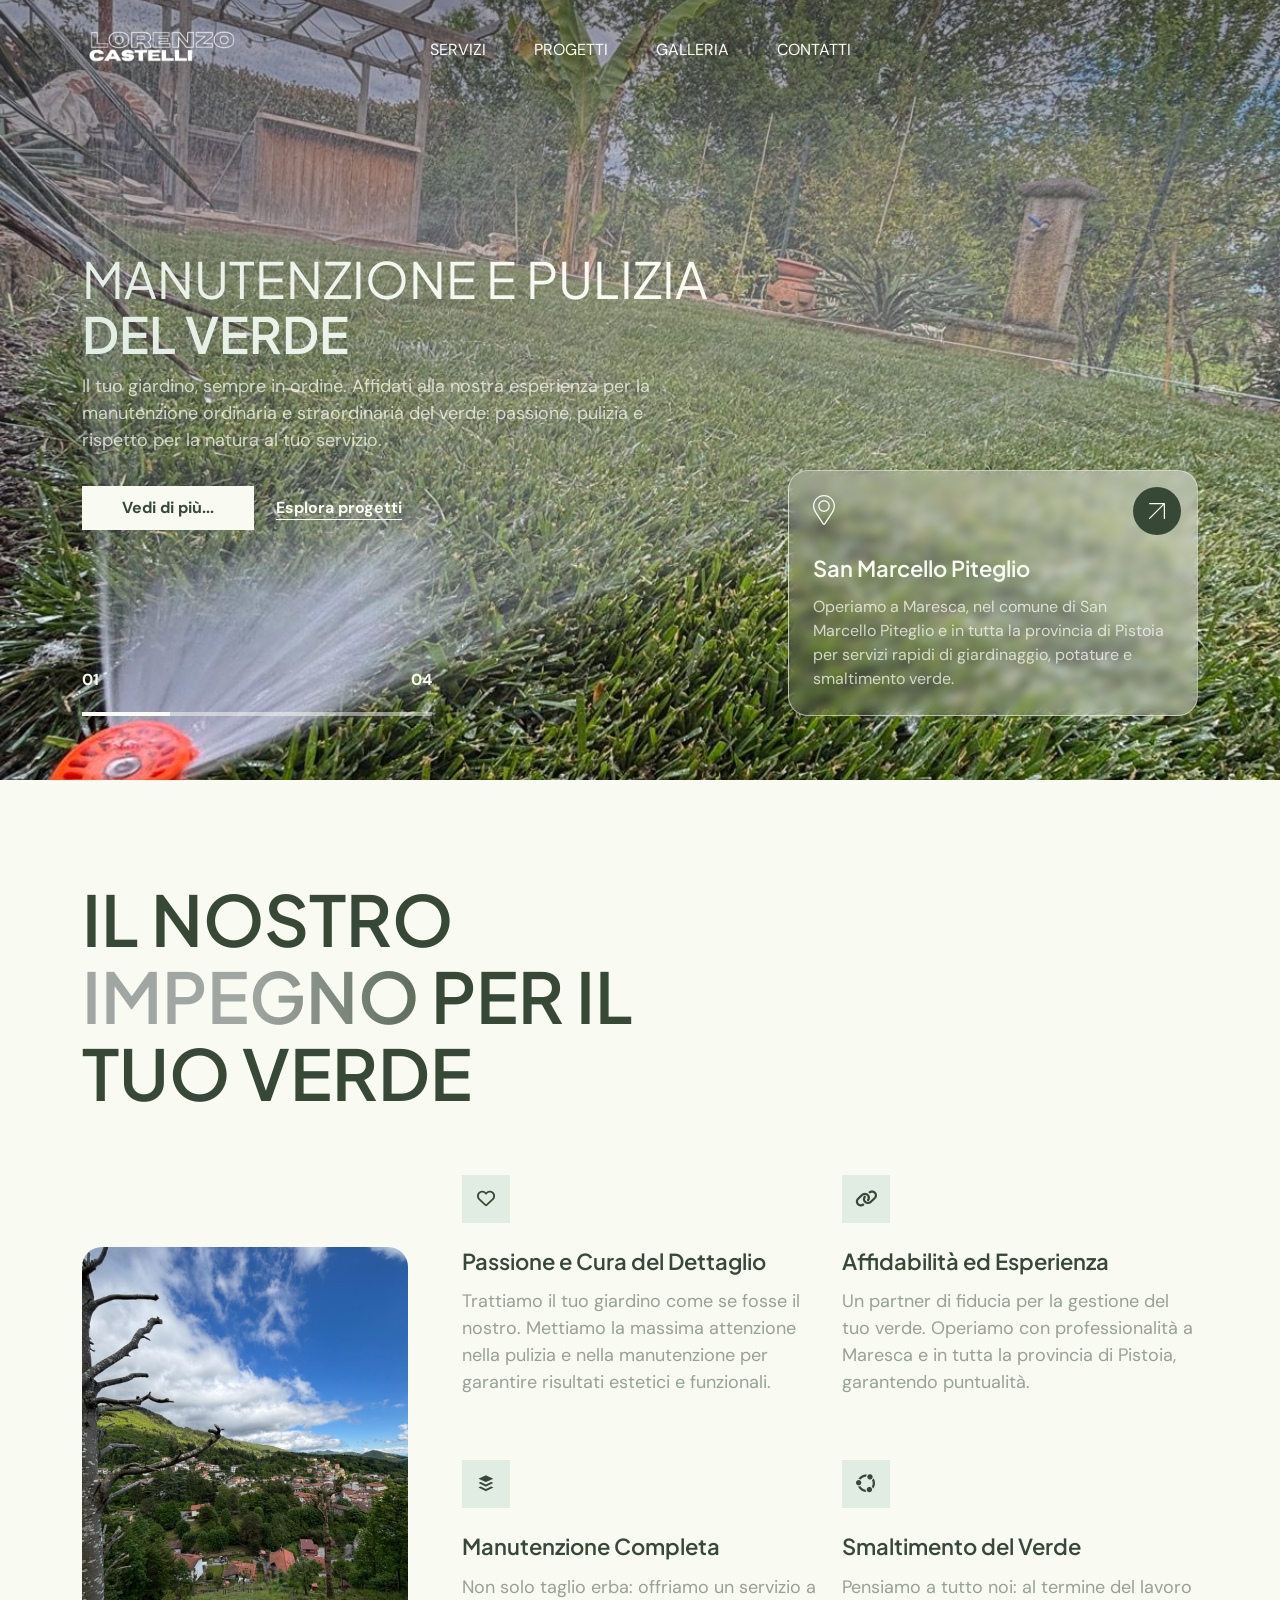
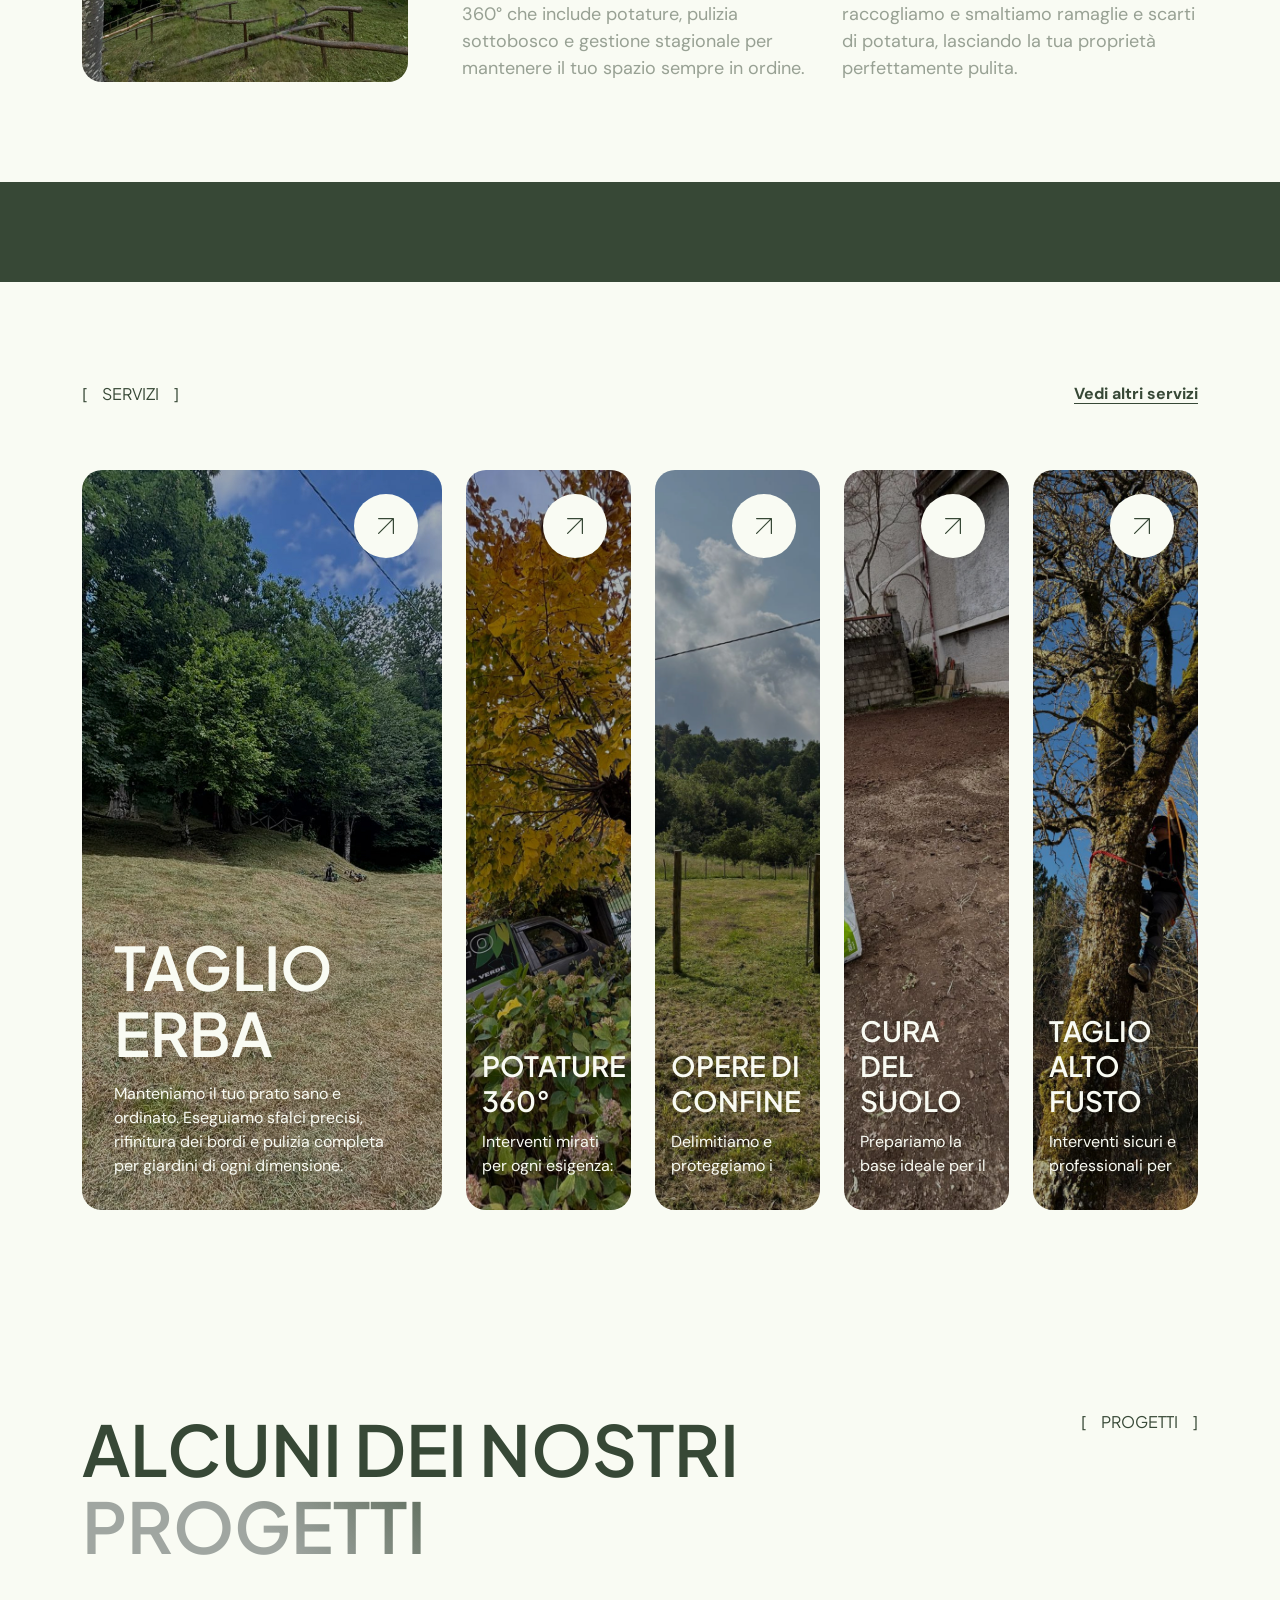
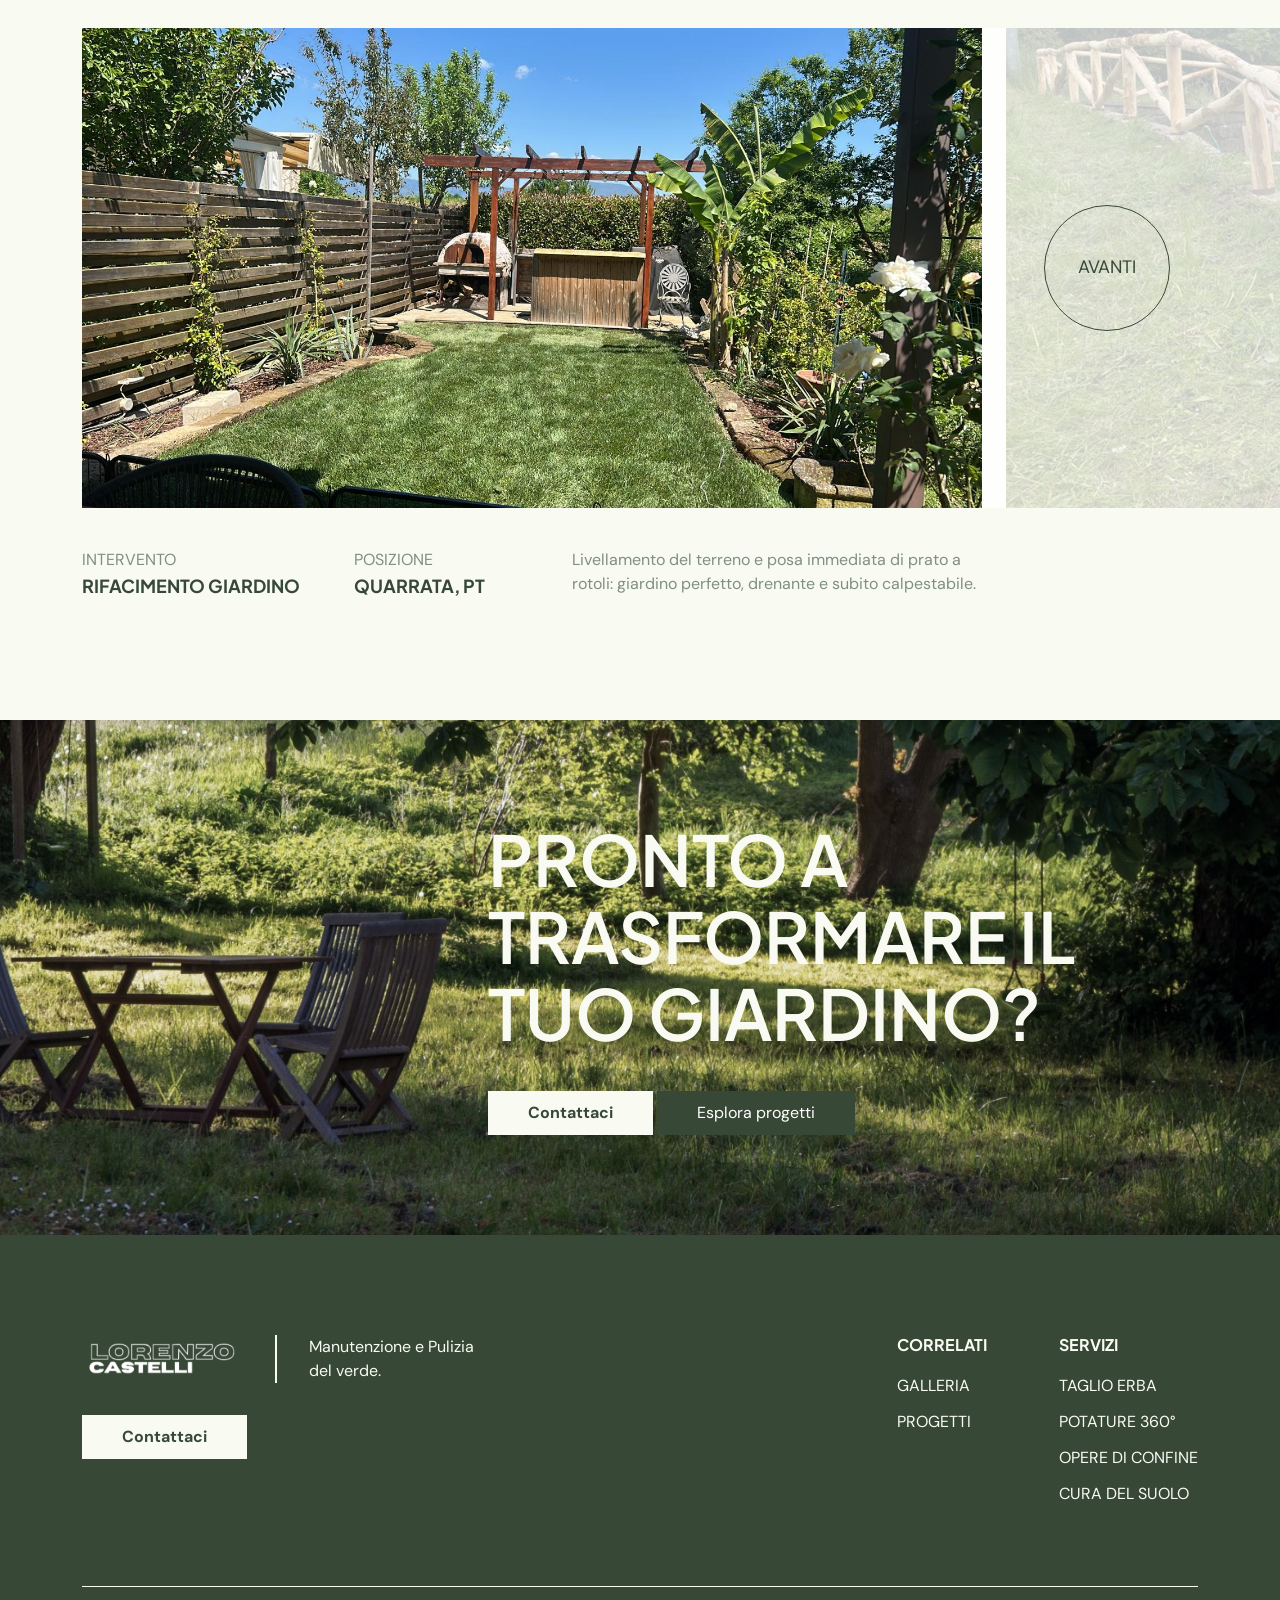
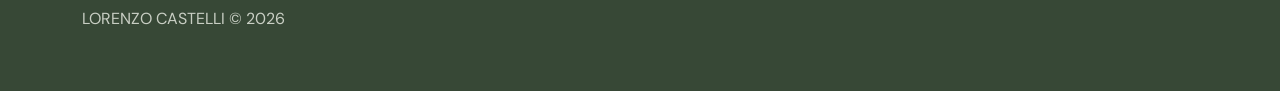
==== commit 7011b11e: "aggiunta servvizio e immagini galleria" ====
--- a/index.html
+++ b/index.html
@@ -314,9 +314,9 @@
     <div class="container">
       <div class="cs_section_heading cs_style_3">
         <h3 class="cs_brackets_title cs_normal cs_fs_16 mb-0 wow fadeInUp">SERVIZI</h3>
-        <!-- <div class="cs_section_right">
+        <div class="cs_section_right">
           <a href="services.html" class="cs_btn cs_style_2 cs_bold cs_heading_color">Vedi altri servizi</a>
-        </div> -->
+        </div>
       </div>
       <div class="cs_height_64 cs_height_lg_50"></div>
       <div class="cs_card_1_group">
@@ -407,7 +407,32 @@
               fresature, livellamenti e bonifiche per rigenerare il terreno e garantire una crescita rigogliosa di prato
               e piante.</p>
           </div>
+          
           <a  class="cs_arrow_btn cs_size_lg cs_center cs_white_bg cs_heading_color">
+            <svg width="16" height="16" viewBox="0 0 16 16" fill="none" xmlns="http://www.w3.org/2000/svg">
+              <path
+                d="M15.3846 0H0.615385C0.275692 0 0 0.275692 0 0.615385C0 0.955077 0.275692 1.23077 0.615385 1.23077H13.8988L0.180308 14.9495C-0.06 15.1898 -0.06 15.5794 0.180308 15.8197C0.300615 15.94 0.457846 16 0.615385 16C0.772923 16 0.930461 15.94 1.05046 15.8197L14.7692 2.10092V15.3846C14.7692 15.7243 15.0449 16 15.3846 16C15.7243 16 16 15.7243 16 15.3846V0.615385C16 0.275692 15.7243 0 15.3846 0Z"
+                fill="currentColor"></path>
+            </svg>
+          </a>
+        </div>
+
+
+        <div class="cs_card cs_style_1 cs_hover_active cs_heading_bg cs_bg_filed"
+          data-src="assets/img/bg_alto_fusto.jpg">
+          <div class="cs_card_top">
+            <!-- <div class="cs_card_tags">
+                <a href="index.html" class="cs_card_tag">Home</a>
+                <a href="#" class="cs_card_tag">Garden</a>
+                <a href="#" class="cs_card_tag">Landscape Design</a>
+                <a href="#" class="cs_card_tag">Expert</a>
+              </div> -->
+          </div>
+          <div class="cs_card_bottom">
+            <h2 class="cs_card_title cs_white_color cs_fs_32">TAGLIO ALTO FUSTO</h2>
+            <p class="cs_card_subtitle mb-0 cs_white_color">Interventi sicuri e professionali per il taglio e la gestione di alberi ad alto fusto.</p>
+          </div>
+          <a class="cs_arrow_btn cs_size_lg cs_center cs_white_bg cs_heading_color">
             <svg width="16" height="16" viewBox="0 0 16 16" fill="none" xmlns="http://www.w3.org/2000/svg">
               <path
                 d="M15.3846 0H0.615385C0.275692 0 0 0.275692 0 0.615385C0 0.955077 0.275692 1.23077 0.615385 1.23077H13.8988L0.180308 14.9495C-0.06 15.1898 -0.06 15.5794 0.180308 15.8197C0.300615 15.94 0.457846 16 0.615385 16C0.772923 16 0.930461 15.94 1.05046 15.8197L14.7692 2.10092V15.3846C14.7692 15.7243 15.0449 16 15.3846 16C15.7243 16 16 15.7243 16 15.3846V0.615385C16 0.275692 15.7243 0 15.3846 0Z"
--- a/assets/css/style.css
+++ b/assets/css/style.css
@@ -1688,6 +1688,8 @@
   }
 }
 
+
+
 .cs_fs_32 {
   font-size: 32px;
   line-height: 1.25em;
@@ -5216,23 +5218,23 @@
   }
 }
 .cs_card_1_group .cs_card.cs_style_1.active .cs_card_title {
-  font-size: 80px;
+  font-size: 65px;
   line-height: 1.1em;
   margin-bottom: 16px;
 }
 @media (max-width: 1400px) {
   .cs_card_1_group .cs_card.cs_style_1.active .cs_card_title {
-    font-size: 70px;
+    font-size: 60px;
   }
 }
 @media (max-width: 1199px) {
   .cs_card_1_group .cs_card.cs_style_1.active .cs_card_title {
-    font-size: 60px;
+    font-size: 50px;
   }
 }
 @media (max-width: 991px) {
   .cs_card_1_group .cs_card.cs_style_1.active .cs_card_title {
-    font-size: 26px;
+    font-size: 24px;
   }
 }
 .cs_card_1_group .cs_card.cs_style_1.active .cs_card_subtitle {
